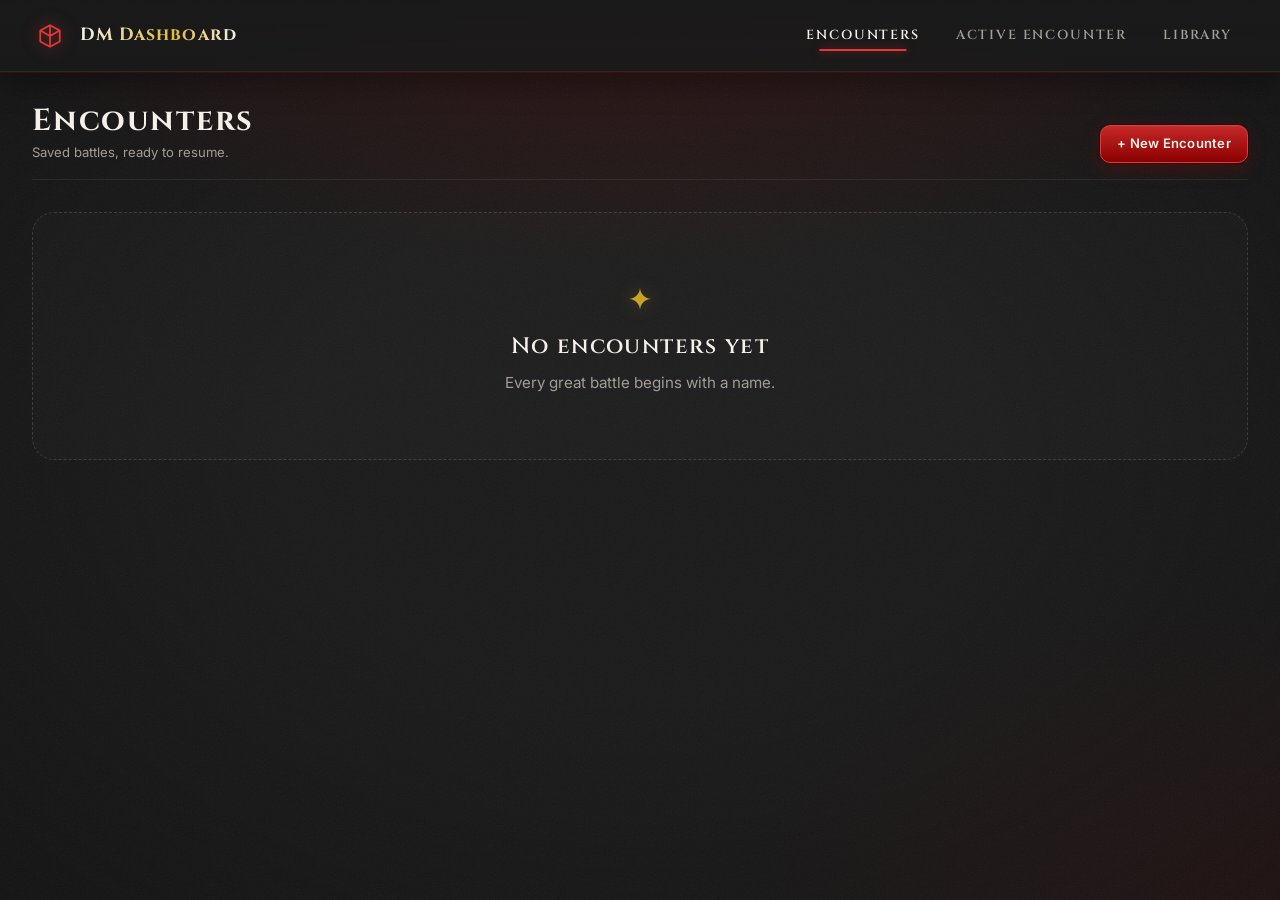
==== index.html @ 49447b7e "Baseline: DM Dashboard before 2014-rules upgrade Co-Authored-By: Claude Opus 5.5 <noreply@anthropic." ====
<!doctype html>
<html lang="en">
  <head>
    <meta charset="UTF-8" />
    <meta name="viewport" content="width=device-width, initial-scale=1.0" />
    <title>DM Dashboard</title>
    <link rel="preconnect" href="https://fonts.googleapis.com" />
    <link rel="preconnect" href="https://fonts.gstatic.com" crossorigin />
    <link
      href="https://fonts.googleapis.com/css2?family=Cinzel:wght@500;600;700;900&family=Inter:wght@400;500;600;700&display=swap"
      rel="stylesheet"
    />
    <link rel="stylesheet" href="variables.css" />
    <link rel="stylesheet" href="styles.css" />
  </head>
  <body>
    <div class="bg-vignette" aria-hidden="true"></div>

    <header class="topbar">
      <div class="brand">
        <span class="brand-sigil" aria-hidden="true">
          <svg
            viewBox="0 0 24 24"
            fill="none"
            stroke="currentColor"
            stroke-width="1.6"
            stroke-linejoin="round"
          >
            <path d="M12 2 21 7v10l-9 5-9-5V7z" />
            <path d="M12 2v20M3 7l9 5 9-5" />
          </svg>
        </span>
        <h1 class="brand-title">DM Dashboard</h1>
      </div>

      <nav class="tabs" aria-label="Views">
        <button class="tab" data-view="encounters" type="button">
          Encounters
        </button>
        <button class="tab" data-view="active" type="button">
          Active Encounter
        </button>
        <button class="tab" data-view="library" type="button">Library</button>
      </nav>
    </header>

    <main class="app">
      <!-- ============ ENCOUNTER LIST ============ -->
      <section class="view" id="view-encounters" data-view="encounters">
        <div class="view-head">
          <div>
            <h2 class="view-title">Encounters</h2>
            <p class="view-subtitle">Saved battles, ready to resume.</p>
          </div>
          <button class="btn btn-primary" id="btn-new-encounter" type="button">
            + New Encounter
          </button>
        </div>
        <div class="encounter-grid" id="encounter-list"></div>
      </section>

      <!-- ============ ACTIVE ENCOUNTER ============ -->
      <section class="view" id="view-active" data-view="active">
        <div id="active-empty" class="empty-state hidden">
          <div class="empty-ornament" aria-hidden="true">✦</div>
          <h2 class="empty-title">No encounter open</h2>
          <p>Open one from the Encounters tab, or forge a new battle.</p>
          <button
            class="btn btn-primary"
            id="btn-new-encounter-from-active"
            type="button"
          >
            + New Encounter
          </button>
        </div>

        <div id="active-content" class="hidden">
          <div class="tracker-bar">
            <div class="tracker-name">
              <span class="tracker-label">Encounter</span>
              <h2 class="tracker-title" id="active-name"></h2>
              <div class="clock" id="clock">
                <span class="clock-label">Clock</span>
                <span class="clock-time" id="clock-time">00:00</span>
                <button
                  class="icon-btn clock-btn"
                  id="btn-clock-toggle"
                  type="button"
                  title="Start clock"
                  aria-label="Start clock"
                ></button>
                <button
                  class="icon-btn clock-btn"
                  id="btn-clock-reset"
                  type="button"
                  title="Reset clock"
                  aria-label="Reset clock"
                >
                  <svg
                    viewBox="0 0 24 24"
                    width="14"
                    height="14"
                    fill="none"
                    stroke="currentColor"
                    stroke-width="2"
                    stroke-linecap="round"
                    stroke-linejoin="round"
                    aria-hidden="true"
                  >
                    <path d="M3 12a9 9 0 1 0 3-6.7L3 8" />
                    <path d="M3 3v5h5" />
                  </svg>
                </button>
              </div>
            </div>

            <div class="round-counter">
              <span class="round-label">Round</span>
              <span class="round-number" id="round-number">1</span>
            </div>

            <div class="tracker-controls">
              <button
                class="btn btn-ghost"
                id="btn-prev-turn"
                type="button"
                title="Previous turn"
              >
                <span class="chev" aria-hidden="true">‹</span> Prev
              </button>
              <button
                class="btn btn-primary btn-lg"
                id="btn-next-turn"
                type="button"
                title="Next turn"
              >
                Next Turn <span class="chev" aria-hidden="true">›</span>
              </button>
            </div>
          </div>

          <div class="turn-banner" id="turn-banner"></div>

          <div class="tracker-actions">
            <button class="btn btn-outline-light" id="btn-add-pc" type="button">
              + Add PC
            </button>
            <button
              class="btn btn-outline-red"
              id="btn-add-enemy"
              type="button"
            >
              + Add Enemy
            </button>
            <button
              class="btn btn-outline-gold"
              id="btn-add-lair"
              type="button"
            >
              + Lair Action
            </button>
            <span class="tracker-actions-spacer"></span>
            <span class="difficulty hidden" id="difficulty"></span>
            <span class="tracker-count" id="tracker-count"></span>
          </div>

          <div class="card-grid" id="combatant-cards"></div>
        </div>
      </section>

      <!-- ============ LIBRARY ============ -->
      <section class="view" id="view-library" data-view="library">
        <div class="view-head">
          <div>
            <h2 class="view-title">Library</h2>
            <p class="view-subtitle">
              Reusable stat blocks. Editing here never touches an open
              encounter.
            </p>
          </div>
        </div>

        <div class="library-columns">
          <div class="library-col">
            <div class="library-col-head">
              <h3 class="library-col-title library-col-title--pc">
                Player Characters
              </h3>
              <button
                class="btn btn-outline-light btn-sm"
                id="btn-new-pc"
                type="button"
              >
                + New PC
              </button>
            </div>
            <div class="library-list" id="library-pcs"></div>
          </div>
          <div class="library-col">
            <div class="library-col-head">
              <h3 class="library-col-title library-col-title--enemy">
                Enemies
              </h3>
              <button
                class="btn btn-outline-red btn-sm"
                id="btn-new-enemy"
                type="button"
              >
                + New Enemy
              </button>
            </div>
            <div class="library-list" id="library-enemies"></div>
          </div>
        </div>
      </section>
    </main>

    <!-- ============ CREATURE MODAL ============ -->
    <dialog class="modal" id="creature-modal">
      <form class="modal-form" id="creature-form" method="dialog" novalidate>
        <div class="modal-head">
          <h2 class="modal-title" id="creature-modal-title">New Creature</h2>
          <button
            class="icon-btn modal-close"
            type="button"
            data-close
            aria-label="Close"
          >
            ×
          </button>
        </div>

        <div class="modal-body">
          <div class="field-row">
            <label class="field field--grow">
              <span class="field-label">Name</span>
              <input
                type="text"
                name="name"
                required
                autocomplete="off"
                placeholder="e.g. Goblin Boss"
              />
            </label>
            <label class="field" data-for="enemy">
              <span class="field-label">CR</span>
              <select name="cr"></select>
            </label>
            <label class="field" data-for="pc">
              <span class="field-label">Level</span>
              <input type="number" name="level" min="1" max="20" value="1" />
            </label>
          </div>

          <div class="field-row" data-for="pc">
            <label class="field">
              <span class="field-label">Class</span>
              <select name="cls"></select>
            </label>
            <label class="field">
              <span class="field-label">Race</span>
              <input
                type="text"
                name="race"
                autocomplete="off"
                placeholder="e.g. Half-Elf"
              />
            </label>
          </div>

          <div class="field-row">
            <label class="field">
              <span class="field-label">HP</span>
              <input type="number" name="hpMax" min="0" value="10" />
            </label>
            <label class="field">
              <span class="field-label">AC</span>
              <input type="number" name="ac" min="0" value="10" />
            </label>
            <label class="field" data-for="pc">
              <span class="field-label">Init Bonus</span>
              <input
                type="number"
                name="initBonus"
                title="Leave blank to use the DEX modifier"
              />
            </label>
            <label class="field">
              <span class="field-label">Speed</span>
              <input
                type="text"
                name="speed"
                autocomplete="off"
                placeholder="30 ft."
              />
            </label>
            <label class="field" id="creature-initiative-field">
              <span class="field-label">Initiative</span>
              <input type="number" name="initiative" value="0" />
            </label>
          </div>

          <fieldset class="stats-fieldset">
            <legend class="field-label">Ability Scores</legend>
            <div class="stats-inputs">
              <label class="stat-input"
                ><span>STR</span
                ><input
                  type="number"
                  name="str"
                  min="1"
                  max="30"
                  value="10"
                /><span class="stat-input-mod" data-mod-for="str"
                  >+0</span
                ></label
              >
              <label class="stat-input"
                ><span>DEX</span
                ><input
                  type="number"
                  name="dex"
                  min="1"
                  max="30"
                  value="10"
                /><span class="stat-input-mod" data-mod-for="dex"
                  >+0</span
                ></label
              >
              <label class="stat-input"
                ><span>CON</span
                ><input
                  type="number"
                  name="con"
                  min="1"
                  max="30"
                  value="10"
                /><span class="stat-input-mod" data-mod-for="con"
                  >+0</span
                ></label
              >
              <label class="stat-input"
                ><span>INT</span
                ><input
                  type="number"
                  name="int"
                  min="1"
                  max="30"
                  value="10"
                /><span class="stat-input-mod" data-mod-for="int"
                  >+0</span
                ></label
              >
              <label class="stat-input"
                ><span>WIS</span
                ><input
                  type="number"
                  name="wis"
                  min="1"
                  max="30"
                  value="10"
                /><span class="stat-input-mod" data-mod-for="wis"
                  >+0</span
                ></label
              >
              <label class="stat-input"
                ><span>CHA</span
                ><input
                  type="number"
                  name="cha"
                  min="1"
                  max="30"
                  value="10"
                /><span class="stat-input-mod" data-mod-for="cha"
                  >+0</span
                ></label
              >
            </div>
          </fieldset>

          <details class="spell-details" id="skills-details" data-for="enemy">
            <summary class="spell-summary">
              <span class="field-label">Skill Proficiencies</span>
              <span class="spell-summary-hint" id="skills-prof-hint"></span>
            </summary>
            <div class="skill-grid" id="skill-grid"></div>
          </details>

          <details class="spell-details" id="attacks-details" data-for="enemy">
            <summary class="spell-summary">
              <span class="field-label">Attacks</span>
              <span class="spell-summary-hint"
                >to hit and damage bonus fill in from the ability and CR</span
              >
            </summary>
            <div class="spell-rows" id="attack-rows"></div>
            <button
              class="btn btn-ghost btn-sm"
              type="button"
              id="btn-add-attack"
            >
              + Add Attack
            </button>
            <datalist id="damage-types"></datalist>
          </details>

          <details class="spell-details" id="recharge-details" data-for="enemy">
            <summary class="spell-summary">
              <span class="field-label">Recharge Abilities</span>
              <span class="spell-summary-hint"
                >rolled automatically each turn</span
              >
            </summary>
            <div class="spell-rows" id="recharge-rows"></div>
            <button
              class="btn btn-ghost btn-sm"
              type="button"
              id="btn-add-recharge"
            >
              + Add Ability
            </button>
          </details>

          <details class="spell-details" id="spell-details">
            <summary class="spell-summary">
              <span class="field-label">Spell Slots</span>
              <span class="spell-summary-hint">optional</span>
            </summary>
            <div class="spell-rows" id="spell-rows"></div>
            <button
              class="btn btn-ghost btn-sm"
              type="button"
              id="btn-add-spell-level"
            >
              + Add Spell Level
            </button>
          </details>

          <label class="checkbox-field" id="save-to-library-field">
            <input type="checkbox" name="saveToLibrary" />
            <span>Also save to the Library</span>
          </label>
        </div>

        <div class="modal-foot">
          <button class="btn btn-ghost" type="button" data-close>Cancel</button>
          <button class="btn btn-primary" type="submit" id="creature-submit">
            Save
          </button>
        </div>
      </form>
    </dialog>

    <!-- ============ COMBATANT DETAIL ============ -->
    <dialog class="modal modal-lg" id="detail-modal">
      <div class="modal-form">
        <div class="modal-head">
          <div>
            <h2 class="modal-title" id="detail-title">Combatant</h2>
            <span class="detail-subtitle" id="detail-subtitle"></span>
          </div>
          <button
            class="icon-btn modal-close"
            type="button"
            data-close
            aria-label="Close"
          >
            ×
          </button>
        </div>
        <div class="modal-body detail-body" id="detail-body"></div>
        <div class="modal-foot modal-foot--split">
          <button class="btn btn-ghost" type="button" id="detail-edit">
            Edit Stat Block
          </button>
          <button class="btn btn-primary" type="button" data-close>Done</button>
        </div>
      </div>
    </dialog>

    <!-- ============ ADD-TO-ENCOUNTER PICKER ============ -->
    <dialog class="modal modal-sm" id="picker-modal">
      <form class="modal-form" id="picker-form" method="dialog" novalidate>
        <div class="modal-head">
          <h2 class="modal-title" id="picker-title">Add Combatant</h2>
          <button
            class="icon-btn modal-close"
            type="button"
            data-close
            aria-label="Close"
          >
            ×
          </button>
        </div>
        <div class="modal-body">
          <label class="field field-wide">
            <span class="field-label">From the library</span>
            <select name="templateId" id="picker-select"></select>
          </label>
          <div class="field-row">
            <label class="field">
              <span class="field-label" id="picker-init-label">Initiative</span>
              <input type="number" name="initiative" value="0" />
            </label>
            <label class="field">
              <span class="field-label">How many</span>
              <input type="number" name="count" min="1" max="20" value="1" />
            </label>
          </div>
          <p class="picker-empty hidden" id="picker-empty">
            The library has nothing of this kind yet.
          </p>
        </div>
        <div class="modal-foot modal-foot--split">
          <button class="btn btn-ghost" type="button" id="picker-create-new">
            Create New…
          </button>
          <div>
            <button class="btn btn-ghost" type="button" data-close>
              Cancel
            </button>
            <button class="btn btn-primary" type="submit" id="picker-submit">
              Add to Encounter
            </button>
          </div>
        </div>
      </form>
    </dialog>

    <!-- ============ TEXT PROMPT DIALOG ============ -->
    <dialog class="modal modal-sm" id="prompt-modal">
      <form class="modal-form" id="prompt-form" method="dialog" novalidate>
        <div class="modal-head">
          <h2 class="modal-title" id="prompt-title">Name</h2>
          <button
            class="icon-btn modal-close"
            type="button"
            data-close
            aria-label="Close"
          >
            ×
          </button>
        </div>
        <div class="modal-body">
          <label class="field field-wide">
            <span class="field-label" id="prompt-label">Name</span>
            <input
              type="text"
              name="value"
              id="prompt-input"
              autocomplete="off"
              required
            />
          </label>
        </div>
        <div class="modal-foot">
          <button class="btn btn-ghost" type="button" data-close>Cancel</button>
          <button class="btn btn-primary" type="submit" id="prompt-submit">
            OK
          </button>
        </div>
      </form>
    </dialog>

    <!-- ============ CONFIRM DIALOG ============ -->
    <dialog class="modal modal-sm modal-danger" id="confirm-modal">
      <form class="modal-form" id="confirm-form" method="dialog" novalidate>
        <div class="modal-head">
          <h2 class="modal-title" id="confirm-title">Are you sure?</h2>
          <button
            class="icon-btn modal-close"
            type="button"
            data-close
            aria-label="Close"
          >
            ×
          </button>
        </div>
        <div class="modal-body">
          <p class="confirm-text" id="confirm-text"></p>
        </div>
        <div class="modal-foot">
          <button class="btn btn-ghost" type="button" data-close>Cancel</button>
          <button class="btn btn-danger" type="submit" id="confirm-submit">
            Delete
          </button>
        </div>
      </form>
    </dialog>

    <div class="toast-stack" id="toast-stack" aria-live="polite"></div>

    <script src="main.js" defer></script>
  </body>
</html>
---- variables.css ----
/* ==========================================================================
   DM Dashboard — Design Tokens
   Every color, spacing unit, radius, font size and shadow lives here.
   styles.css consumes these; it never hard-codes a value.
   ========================================================================== */

:root {
  /* ---------- Surfaces ---------- */
  --bg-0: #0f0f10; /* page floor, behind the vignette */
  --bg-1: #1a1a1a; /* app background */
  --bg-2: #222222; /* cards, panels */
  --bg-3: #2a2a2a; /* raised elements, inputs */
  --bg-4: #333333; /* hover on raised elements */

  /* ---------- Accent: blood red ---------- */
  --red-900: #4a0000;
  --red-800: #6b0000;
  --red-700: #8b0000;
  --red-600: #a51414;
  --red-500: #b71c1c;
  --red-400: #c62828;
  --red-300: #e53935;
  --red-200: #ef5350;
  --red-glow: rgba(229, 57, 53, 0.55);
  --red-glow-soft: rgba(229, 57, 53, 0.22);

  /* ---------- Secondary accents ---------- */
  --gold-500: #c9a227; /* ornaments, headings */
  --gold-400: #e0b93a;
  --gold-glow: rgba(224, 185, 58, 0.35);
  --green-500: #43a047; /* healing, healthy HP */
  --amber-500: #ffb300; /* wounded HP */
  --green-300: #a5d6a7; /* positive modifiers, success pips */
  --amber-300: #ffd54f; /* conditions */
  --amber-glow-soft: rgba(255, 179, 0, 0.14);
  --blue-300: #90caf9; /* PC turn highlight */
  --blue-400: #64b5f6; /* spell slots */
  --blue-500: #1e88e5;
  --blue-glow: rgba(100, 181, 246, 0.35);
  --blue-glow-strong: rgba(100, 181, 246, 0.55);
  --blue-glow-soft: rgba(100, 181, 246, 0.2);
  --blue-tint: #1d2733; /* current-turn PC card background */
  --cyan-400: #4dd0e1; /* temporary HP */
  --cyan-glow: rgba(77, 208, 225, 0.45);
  --purple-300: #ce93d8; /* concentration */
  --purple-glow-soft: rgba(206, 147, 216, 0.16);

  /* ---------- Text ---------- */
  --text-0: #f5f1ea; /* primary, warm off-white */
  --text-1: #d6d0c6; /* secondary */
  --text-2: #a39d93; /* muted */
  --text-3: #6f6a62; /* disabled / hints */

  /* ---------- Borders ---------- */
  --border-subtle: rgba(255, 255, 255, 0.07);
  --border-mid: rgba(255, 255, 255, 0.14);
  --border-light: rgba(245, 241, 234, 0.55);
  --border-red: var(--red-500);

  /* ---------- Typography ---------- */
  --font-display: "Cinzel", "Georgia", serif;
  --font-body: "Inter", system-ui, -apple-system, "Segoe UI", sans-serif;
  --font-mono: "SF Mono", "Menlo", "Consolas", monospace;

  --fs-xs: 0.72rem;
  --fs-sm: 0.82rem;
  --fs-md: 0.95rem;
  --fs-lg: 1.1rem;
  --fs-xl: 1.4rem;
  --fs-2xl: 1.9rem;
  --fs-3xl: 2.6rem;
  --fs-hero: 4.2rem;

  --lh-tight: 1.15;
  --lh-normal: 1.5;

  --tracking-caps: 0.14em;
  --tracking-display: 0.06em;

  /* ---------- Spacing ---------- */
  --sp-1: 0.25rem;
  --sp-2: 0.5rem;
  --sp-3: 0.75rem;
  --sp-4: 1rem;
  --sp-5: 1.5rem;
  --sp-6: 2rem;
  --sp-7: 3rem;
  --sp-8: 4rem;

  /* ---------- Radius ---------- */
  --r-sm: 6px;
  --r-md: 10px;
  --r-lg: 16px;
  --r-xl: 22px;
  --r-pill: 999px;

  /* ---------- Shadows ---------- */
  --shadow-card: 0 10px 30px rgba(0, 0, 0, 0.45), 0 2px 6px rgba(0, 0, 0, 0.35);
  --shadow-raised: 0 18px 50px rgba(0, 0, 0, 0.6);
  --shadow-inset: inset 0 1px 0 rgba(255, 255, 255, 0.04);
  --shadow-turn:
    0 0 0 1px var(--red-300), 0 0 24px var(--red-glow),
    0 0 60px var(--red-glow-soft);
  --shadow-turn-pc:
    0 0 0 1px var(--blue-300), 0 0 24px var(--blue-glow-strong),
    0 0 60px var(--blue-glow-soft);

  /* ---------- Motion ---------- */
  --ease-out: cubic-bezier(0.22, 1, 0.36, 1);
  --ease-in-out: cubic-bezier(0.65, 0, 0.35, 1);
  --dur-fast: 120ms;
  --dur-med: 220ms;
  --dur-slow: 420ms;

  /* ---------- Layout ---------- */
  --app-max: 1480px;
  --topbar-h: 72px;
  --card-min: 300px;
}
---- styles.css ----
/* ==========================================================================
   DM Dashboard — Styles
   Consumes tokens from variables.css. Desktop-only by design.
   ========================================================================== */

/* ---------- Reset & base ---------- */
*,
*::before,
*::after {
  box-sizing: border-box;
}

html {
  color-scheme: dark;
}

body {
  margin: 0;
  min-height: 100vh;
  background: var(--bg-1);
  color: var(--text-0);
  font-family: var(--font-body);
  font-size: var(--fs-md);
  line-height: var(--lh-normal);
  -webkit-font-smoothing: antialiased;
  overflow-x: hidden;
}

h1,
h2,
h3 {
  margin: 0;
  font-weight: 600;
  line-height: var(--lh-tight);
}
p {
  margin: 0;
}
button {
  font: inherit;
  color: inherit;
  cursor: pointer;
}
input,
select {
  font: inherit;
  color: inherit;
}
.hidden {
  display: none !important;
}

/* Number inputs: kill the spinners, they wreck the compact cards */
input[type="number"] {
  -moz-appearance: textfield;
  appearance: textfield;
}
input[type="number"]::-webkit-outer-spin-button,
input[type="number"]::-webkit-inner-spin-button {
  -webkit-appearance: none;
  margin: 0;
}

::selection {
  background: var(--red-500);
  color: var(--text-0);
}

/* ---------- Atmosphere ---------- */
.bg-vignette {
  position: fixed;
  inset: 0;
  z-index: 0;
  pointer-events: none;
  background:
    radial-gradient(
      1200px 600px at 50% -10%,
      rgba(139, 0, 0, 0.28),
      transparent 60%
    ),
    radial-gradient(
      900px 500px at 100% 100%,
      rgba(139, 0, 0, 0.1),
      transparent 60%
    ),
    radial-gradient(ellipse at center, transparent 40%, var(--bg-0) 130%);
}

.bg-vignette::after {
  /* faint grain so large dark surfaces don't band */
  content: "";
  position: absolute;
  inset: 0;
  opacity: 0.06;
  background-image: url("data:image/svg+xml,%3Csvg xmlns='http://www.w3.org/2000/svg' width='160' height='160'%3E%3Cfilter id='n'%3E%3CfeTurbulence type='fractalNoise' baseFrequency='0.9' numOctaves='2' stitchTiles='stitch'/%3E%3C/filter%3E%3Crect width='100%25' height='100%25' filter='url(%23n)'/%3E%3C/svg%3E");
}

/* ---------- Top bar ---------- */
.topbar {
  position: sticky;
  top: 0;
  z-index: 20;
  height: var(--topbar-h);
  display: flex;
  align-items: center;
  justify-content: space-between;
  gap: var(--sp-6);
  padding: 0 var(--sp-6);
  background: linear-gradient(
    180deg,
    rgba(26, 26, 26, 0.96),
    rgba(26, 26, 26, 0.88)
  );
  backdrop-filter: blur(12px);
  border-bottom: 1px solid var(--border-subtle);
  box-shadow:
    0 1px 0 rgba(139, 0, 0, 0.35),
    0 10px 30px rgba(0, 0, 0, 0.35);
}

.brand {
  display: flex;
  align-items: center;
  gap: var(--sp-3);
}

.brand-sigil {
  width: 36px;
  height: 36px;
  display: grid;
  place-items: center;
  color: var(--red-300);
  filter: drop-shadow(0 0 8px var(--red-glow));
}
.brand-sigil svg {
  width: 26px;
  height: 26px;
}

.brand-title {
  font-family: var(--font-display);
  font-weight: 700;
  font-size: var(--fs-lg);
  letter-spacing: var(--tracking-display);
  background: linear-gradient(
    90deg,
    var(--text-0),
    var(--gold-400) 60%,
    var(--text-0)
  );
  -webkit-background-clip: text;
  background-clip: text;
  color: transparent;
}

/* Tabs */
.tabs {
  display: flex;
  gap: var(--sp-1);
}

.tab {
  position: relative;
  padding: var(--sp-2) var(--sp-4);
  background: transparent;
  border: none;
  border-radius: var(--r-md);
  color: var(--text-2);
  font-family: var(--font-display);
  font-size: var(--fs-sm);
  font-weight: 600;
  letter-spacing: var(--tracking-caps);
  text-transform: uppercase;
  transition:
    color var(--dur-fast),
    background var(--dur-fast);
}
.tab:hover {
  color: var(--text-0);
  background: var(--bg-3);
}
.tab::after {
  content: "";
  position: absolute;
  left: 50%;
  bottom: 2px;
  width: 0;
  height: 2px;
  background: var(--red-300);
  box-shadow: 0 0 10px var(--red-glow);
  transform: translateX(-50%);
  transition: width var(--dur-med) var(--ease-out);
}
.tab.is-active {
  color: var(--text-0);
}
.tab.is-active::after {
  width: 60%;
}

/* ---------- App layout ---------- */
.app {
  position: relative;
  z-index: 1;
  max-width: var(--app-max);
  margin: 0 auto;
  padding: var(--sp-6) var(--sp-6) var(--sp-8);
}

.view {
  display: none;
  animation: viewIn var(--dur-slow) var(--ease-out);
}
.view.is-active {
  display: block;
}

@keyframes viewIn {
  from {
    opacity: 0;
    transform: translateY(8px);
  }
  to {
    opacity: 1;
    transform: none;
  }
}

.view-head {
  display: flex;
  align-items: flex-end;
  justify-content: space-between;
  gap: var(--sp-5);
  margin-bottom: var(--sp-6);
  padding-bottom: var(--sp-4);
  border-bottom: 1px solid var(--border-subtle);
}

.view-title {
  font-family: var(--font-display);
  font-size: var(--fs-2xl);
  font-weight: 700;
  letter-spacing: var(--tracking-display);
}
.view-subtitle {
  color: var(--text-2);
  font-size: var(--fs-sm);
  margin-top: var(--sp-1);
}

/* ---------- Buttons ---------- */
.btn {
  display: inline-flex;
  align-items: center;
  justify-content: center;
  gap: var(--sp-2);
  padding: var(--sp-2) var(--sp-4);
  border-radius: var(--r-md);
  border: 1px solid transparent;
  background: var(--bg-3);
  color: var(--text-0);
  font-weight: 600;
  font-size: var(--fs-sm);
  letter-spacing: 0.02em;
  white-space: nowrap;
  box-shadow: var(--shadow-inset);
  transition:
    background var(--dur-fast),
    border-color var(--dur-fast),
    transform var(--dur-fast),
    box-shadow var(--dur-med);
}
.btn:hover {
  background: var(--bg-4);
  transform: translateY(-1px);
}
.btn:active {
  transform: translateY(0);
}
.btn:focus-visible {
  outline: 2px solid var(--red-300);
  outline-offset: 2px;
}
.btn:disabled {
  opacity: 0.45;
  cursor: not-allowed;
  transform: none;
}

.btn-sm {
  padding: var(--sp-1) var(--sp-3);
  font-size: var(--fs-xs);
}
.btn-lg {
  padding: var(--sp-3) var(--sp-5);
  font-size: var(--fs-md);
}

.btn-primary {
  background: linear-gradient(180deg, var(--red-400), var(--red-700));
  border-color: var(--red-300);
  box-shadow:
    0 0 0 1px rgba(0, 0, 0, 0.3),
    0 6px 18px rgba(139, 0, 0, 0.35),
    var(--shadow-inset);
}
.btn-primary:hover {
  background: linear-gradient(180deg, var(--red-300), var(--red-600));
  box-shadow:
    0 0 0 1px rgba(0, 0, 0, 0.3),
    0 8px 26px var(--red-glow);
}

.btn-danger {
  background: var(--red-800);
  border-color: var(--red-500);
}
.btn-danger:hover {
  background: var(--red-600);
}

.btn-ghost {
  background: transparent;
  border-color: var(--border-mid);
  color: var(--text-1);
}
.btn-ghost:hover {
  background: var(--bg-3);
  color: var(--text-0);
}

.btn-outline-red {
  background: transparent;
  border-color: var(--red-500);
  color: var(--red-200);
}
.btn-outline-red:hover {
  background: rgba(183, 28, 28, 0.15);
  box-shadow: 0 0 16px var(--red-glow-soft);
}

.btn-outline-light {
  background: transparent;
  border-color: var(--border-light);
  color: var(--text-0);
}
.btn-outline-light:hover {
  background: rgba(255, 255, 255, 0.06);
}

.chev {
  font-size: 1.3em;
  line-height: 0;
}

.icon-btn {
  width: 30px;
  height: 30px;
  display: grid;
  place-items: center;
  border: 1px solid transparent;
  border-radius: var(--r-sm);
  background: transparent;
  color: var(--text-2);
  font-size: var(--fs-lg);
  line-height: 1;
  transition:
    background var(--dur-fast),
    color var(--dur-fast),
    border-color var(--dur-fast);
}
.icon-btn:hover {
  background: var(--bg-3);
  color: var(--text-0);
}
.icon-btn.icon-btn--danger:hover {
  background: var(--red-900);
  color: var(--red-200);
  border-color: var(--red-700);
}

/* ---------- Encounter list ---------- */
.encounter-grid {
  display: grid;
  grid-template-columns: repeat(auto-fill, minmax(320px, 1fr));
  gap: var(--sp-4);
}

.encounter-card {
  position: relative;
  padding: var(--sp-5);
  border-radius: var(--r-lg);
  border: 1px solid var(--border-mid);
  background: linear-gradient(160deg, var(--bg-3), var(--bg-2) 70%);
  box-shadow: var(--shadow-card);
  overflow: hidden;
  transition:
    border-color var(--dur-med),
    transform var(--dur-med) var(--ease-out),
    box-shadow var(--dur-med);
}
.encounter-card::before {
  content: "";
  position: absolute;
  left: 0;
  top: 0;
  bottom: 0;
  width: 4px;
  background: linear-gradient(180deg, var(--red-300), var(--red-800));
  opacity: 0.7;
  transition: opacity var(--dur-med);
}
.encounter-card:hover {
  border-color: var(--red-500);
  transform: translateY(-2px);
  box-shadow: var(--shadow-raised);
}
.encounter-card:hover::before {
  opacity: 1;
}
.encounter-card.is-open {
  border-color: var(--red-400);
  box-shadow:
    0 0 0 1px var(--red-500),
    var(--shadow-card);
}

.encounter-card-title {
  font-family: var(--font-display);
  font-size: var(--fs-xl);
  font-weight: 600;
  letter-spacing: 0.02em;
  margin-bottom: var(--sp-2);
  padding-right: var(--sp-6);
}

.encounter-meta {
  display: flex;
  gap: var(--sp-4);
  color: var(--text-2);
  font-size: var(--fs-sm);
  margin-bottom: var(--sp-5);
}
.encounter-meta strong {
  color: var(--text-1);
  font-weight: 600;
}

.encounter-actions {
  display: flex;
  gap: var(--sp-2);
  align-items: center;
}
.encounter-actions .spacer {
  flex: 1;
}

.badge-open {
  position: absolute;
  top: var(--sp-4);
  right: var(--sp-4);
  padding: 2px var(--sp-2);
  border-radius: var(--r-pill);
  background: var(--red-700);
  color: var(--text-0);
  font-size: var(--fs-xs);
  font-weight: 700;
  letter-spacing: var(--tracking-caps);
  text-transform: uppercase;
  box-shadow: 0 0 12px var(--red-glow-soft);
}

/* ---------- Empty states ---------- */
.empty-state {
  display: flex;
  flex-direction: column;
  align-items: center;
  gap: var(--sp-3);
  padding: var(--sp-8) var(--sp-6);
  text-align: center;
  color: var(--text-2);
  border: 1px dashed var(--border-mid);
  border-radius: var(--r-xl);
  background: rgba(255, 255, 255, 0.015);
}
.empty-state .btn {
  margin-top: var(--sp-3);
}
.empty-ornament {
  color: var(--gold-500);
  font-size: var(--fs-2xl);
  text-shadow: 0 0 18px var(--gold-glow);
}
.empty-title {
  font-family: var(--font-display);
  font-size: var(--fs-xl);
  color: var(--text-0);
  letter-spacing: var(--tracking-display);
}
.empty-inline {
  padding: var(--sp-5);
  color: var(--text-3);
  font-size: var(--fs-sm);
  text-align: center;
  border: 1px dashed var(--border-subtle);
  border-radius: var(--r-md);
}

/* ---------- Tracker bar ---------- */
.tracker-bar {
  display: grid;
  grid-template-columns: 1fr auto 1fr;
  align-items: center;
  gap: var(--sp-5);
  padding: var(--sp-4) var(--sp-5);
  border-radius: var(--r-lg);
  border: 1px solid var(--border-mid);
  background:
    radial-gradient(
      600px 200px at 50% 0%,
      rgba(139, 0, 0, 0.25),
      transparent 70%
    ),
    linear-gradient(180deg, var(--bg-3), var(--bg-2));
  box-shadow: var(--shadow-card);
}

.tracker-label,
.round-label {
  display: block;
  color: var(--text-2);
  font-size: var(--fs-xs);
  font-weight: 600;
  letter-spacing: var(--tracking-caps);
  text-transform: uppercase;
}
.tracker-title {
  font-family: var(--font-display);
  font-size: var(--fs-xl);
  font-weight: 700;
  letter-spacing: var(--tracking-display);
  margin-top: 2px;
}

.round-counter {
  text-align: center;
}
.round-number {
  display: block;
  font-family: var(--font-display);
  font-size: var(--fs-hero);
  font-weight: 900;
  line-height: 1;
  background: linear-gradient(180deg, var(--text-0) 30%, var(--red-200));
  -webkit-background-clip: text;
  background-clip: text;
  color: transparent;
  text-shadow: none;
  filter: drop-shadow(0 0 14px var(--red-glow-soft));
}
.round-number.bump {
  animation: roundBump var(--dur-slow) var(--ease-out);
}
@keyframes roundBump {
  0% {
    transform: scale(1);
    filter: drop-shadow(0 0 14px var(--red-glow-soft));
  }
  40% {
    transform: scale(1.18);
    filter: drop-shadow(0 0 30px var(--red-glow));
  }
  100% {
    transform: scale(1);
    filter: drop-shadow(0 0 14px var(--red-glow-soft));
  }
}

.tracker-controls {
  display: flex;
  justify-content: flex-end;
  gap: var(--sp-2);
}

/* Turn banner */
.turn-banner {
  margin-top: var(--sp-4);
  padding: var(--sp-2) var(--sp-4);
  display: flex;
  align-items: center;
  gap: var(--sp-3);
  border-radius: var(--r-md);
  border-left: 3px solid var(--red-300);
  background: linear-gradient(90deg, rgba(198, 40, 40, 0.16), transparent 70%);
  color: var(--text-1);
  font-size: var(--fs-sm);
  min-height: 40px;
}
.turn-banner:empty {
  display: none;
}
.turn-banner.is-pc {
  border-left-color: var(--blue-300);
  background: linear-gradient(90deg, var(--blue-glow-soft), transparent 70%);
}
.turn-banner strong {
  font-family: var(--font-display);
  font-size: var(--fs-md);
  color: var(--text-0);
  letter-spacing: 0.03em;
}
.turn-banner .turn-tag {
  margin-left: auto;
  color: var(--text-2);
  font-size: var(--fs-xs);
  letter-spacing: var(--tracking-caps);
  text-transform: uppercase;
}

.tracker-actions {
  display: flex;
  align-items: center;
  gap: var(--sp-2);
  margin: var(--sp-5) 0 var(--sp-4);
}
.tracker-actions-spacer {
  flex: 1;
}
.tracker-count {
  color: var(--text-3);
  font-size: var(--fs-sm);
}

/* ---------- Combatant cards ---------- */
.card-grid {
  display: grid;
  grid-template-columns: repeat(auto-fill, minmax(var(--card-min), 1fr));
  gap: var(--sp-4);
  align-items: start;
}

.card {
  position: relative;
  display: flex;
  flex-direction: column;
  gap: var(--sp-3);
  padding: var(--sp-4);
  border-radius: var(--r-lg);
  border: 1px solid var(--border-red);
  background: linear-gradient(170deg, var(--bg-3) 0%, var(--bg-2) 60%);
  box-shadow: var(--shadow-card), var(--shadow-inset);
  transition:
    box-shadow var(--dur-slow) var(--ease-out),
    border-color var(--dur-med),
    transform var(--dur-slow) var(--ease-out),
    opacity var(--dur-med);
  animation: cardIn var(--dur-slow) var(--ease-out) both;
  cursor: pointer;
}
@keyframes cardIn {
  from {
    opacity: 0;
    transform: translateY(10px) scale(0.985);
  }
  to {
    opacity: 1;
    transform: none;
  }
}

.card--pc {
  border-color: var(--border-light);
}
.card--enemy {
  border-color: var(--border-red);
}

.card.is-current {
  border-color: var(--red-200);
  box-shadow: var(--shadow-turn), var(--shadow-card);
  transform: translateY(-3px);
  background: linear-gradient(170deg, #302020 0%, var(--bg-2) 70%);
  animation:
    cardIn var(--dur-slow) var(--ease-out) both,
    turnPulse 2.4s var(--ease-in-out) infinite;
}
.card--pc.is-current {
  border-color: var(--blue-300);
  box-shadow: var(--shadow-turn-pc), var(--shadow-card);
  background: linear-gradient(170deg, var(--blue-tint) 0%, var(--bg-2) 70%);
  animation:
    cardIn var(--dur-slow) var(--ease-out) both,
    turnPulsePc 2.4s var(--ease-in-out) infinite;
}
@keyframes turnPulsePc {
  0%,
  100% {
    box-shadow: var(--shadow-turn-pc), var(--shadow-card);
  }
  50% {
    box-shadow:
      0 0 0 1px var(--blue-300),
      0 0 34px var(--blue-glow-strong),
      0 0 80px var(--blue-glow-soft),
      var(--shadow-card);
  }
}
@keyframes turnPulse {
  0%,
  100% {
    box-shadow: var(--shadow-turn), var(--shadow-card);
  }
  50% {
    box-shadow:
      0 0 0 1px var(--red-200),
      0 0 34px var(--red-glow),
      0 0 80px var(--red-glow-soft),
      var(--shadow-card);
  }
}

.card.is-down {
  opacity: 0.55;
  filter: saturate(0.5);
}
.card.is-down.is-current {
  opacity: 0.75;
}

/* Card header */
.card-head {
  display: flex;
  align-items: flex-start;
  gap: var(--sp-3);
}

.card-initiative {
  flex-shrink: 0;
  width: 54px;
  height: 54px;
  display: flex;
  flex-direction: column;
  align-items: center;
  justify-content: center;
  border-radius: var(--r-md);
  border: 1px solid var(--border-mid);
  background: var(--bg-1);
  box-shadow: inset 0 2px 6px rgba(0, 0, 0, 0.5);
}
.card-initiative-label {
  font-size: 0.55rem;
  font-weight: 700;
  letter-spacing: var(--tracking-caps);
  text-transform: uppercase;
  color: var(--text-3);
}
.card-initiative input {
  width: 100%;
  border: none;
  background: transparent;
  text-align: center;
  font-family: var(--font-display);
  font-size: var(--fs-xl);
  font-weight: 700;
  color: var(--text-0);
  padding: 0;
  outline: none;
}
.card.is-current .card-initiative {
  border-color: var(--red-400);
  box-shadow:
    inset 0 2px 6px rgba(0, 0, 0, 0.5),
    0 0 12px var(--red-glow-soft);
}
.card--pc.is-current .card-initiative {
  border-color: var(--blue-400);
  box-shadow:
    inset 0 2px 6px rgba(0, 0, 0, 0.5),
    0 0 12px var(--blue-glow-soft);
}
.card--pc.is-current .ac-shield {
  filter: drop-shadow(0 0 6px var(--blue-glow-soft));
}

.card-title-wrap {
  flex: 1;
  min-width: 0;
}
.card-name {
  font-family: var(--font-display);
  font-size: var(--fs-lg);
  font-weight: 700;
  letter-spacing: 0.02em;
  line-height: 1.2;
  overflow: hidden;
  display: -webkit-box;
  -webkit-line-clamp: 2;
  -webkit-box-orient: vertical;
  overflow-wrap: anywhere;
}
.card-type {
  display: inline-block;
  margin-top: 3px;
  font-size: var(--fs-xs);
  font-weight: 700;
  letter-spacing: var(--tracking-caps);
  text-transform: uppercase;
}
.card--pc .card-type {
  color: var(--text-1);
}
.card--enemy .card-type {
  color: var(--red-200);
}
.card-down-tag {
  margin-left: var(--sp-2);
  padding: 1px var(--sp-2);
  border-radius: var(--r-pill);
  background: var(--red-900);
  color: var(--red-200);
  font-size: 0.6rem;
  letter-spacing: var(--tracking-caps);
  text-transform: uppercase;
  vertical-align: middle;
}

.card-tools {
  display: flex;
  gap: 2px;
  flex-shrink: 0;
}

/* HP block */
.hp-block {
  padding: var(--sp-3);
  border-radius: var(--r-md);
  background: var(--bg-1);
  border: 1px solid var(--border-subtle);
}
.hp-top {
  display: flex;
  align-items: baseline;
  gap: var(--sp-2);
}
.hp-label {
  font-size: var(--fs-xs);
  font-weight: 700;
  letter-spacing: var(--tracking-caps);
  text-transform: uppercase;
  color: var(--text-2);
}
.hp-values {
  display: flex;
  align-items: baseline;
  gap: var(--sp-1);
  margin-left: auto;
}
.hp-values input {
  width: 3.4ch;
  border: none;
  border-bottom: 1px solid transparent;
  background: transparent;
  text-align: right;
  font-family: var(--font-display);
  font-weight: 700;
  color: var(--text-0);
  padding: 0;
  outline: none;
  transition: border-color var(--dur-fast);
}
.hp-values input:hover,
.hp-values input:focus {
  border-bottom-color: var(--red-300);
}
.hp-values .hp-cur {
  font-size: var(--fs-xl);
}
.hp-values .hp-sep {
  color: var(--text-3);
  font-family: var(--font-display);
}
.hp-values .hp-max {
  font-size: var(--fs-md);
  color: var(--text-1);
  text-align: left;
}

.hp-bar {
  position: relative;
  display: flex;
  height: 8px;
  margin: var(--sp-2) 0 var(--sp-3);
  border-radius: var(--r-pill);
  background: var(--bg-3);
  overflow: hidden;
  box-shadow: inset 0 1px 3px rgba(0, 0, 0, 0.6);
}
.hp-bar-fill {
  height: 100%;
  border-radius: inherit;
  background: linear-gradient(90deg, var(--green-500), #7cb342);
  box-shadow: 0 0 10px rgba(67, 160, 71, 0.5);
  transition:
    width var(--dur-slow) var(--ease-out),
    background var(--dur-med);
}
.hp-bar-fill.is-wounded {
  background: linear-gradient(90deg, var(--amber-500), #ffca28);
  box-shadow: 0 0 10px rgba(255, 179, 0, 0.45);
}
.hp-bar-fill.is-critical {
  background: linear-gradient(90deg, var(--red-500), var(--red-300));
  box-shadow: 0 0 10px var(--red-glow);
}
.hp-bar-temp {
  height: 100%;
  background: var(--cyan-400);
  box-shadow: 0 0 10px var(--cyan-glow);
  transition: width var(--dur-slow) var(--ease-out);
}

/* Temp HP: a quiet inline field that lights up when it holds a value */
.hp-temp {
  display: flex;
  align-items: baseline;
  gap: 3px;
  margin-left: var(--sp-2);
  color: var(--text-3);
  font-size: 0.6rem;
  font-weight: 700;
  letter-spacing: var(--tracking-caps);
  text-transform: uppercase;
  cursor: text;
}
.hp-temp input {
  width: 3ch;
  border: none;
  border-bottom: 1px dashed var(--border-mid);
  background: transparent;
  color: var(--text-2);
  font-family: var(--font-display);
  font-size: var(--fs-sm);
  font-weight: 700;
  text-align: center;
  padding: 0;
  outline: none;
}
.hp-temp input:focus {
  border-bottom-color: var(--cyan-400);
}
.hp-temp.has-temp {
  color: var(--cyan-400);
}
.hp-temp.has-temp input {
  color: var(--cyan-400);
  border-bottom-color: var(--cyan-400);
}

.hp-adjust {
  display: flex;
  gap: var(--sp-1);
  align-items: stretch;
}
.hp-adjust input {
  flex: 1;
  min-width: 0;
  padding: var(--sp-1) var(--sp-2);
  border-radius: var(--r-sm);
  border: 1px solid var(--border-mid);
  background: var(--bg-2);
  color: var(--text-0);
  text-align: center;
  font-weight: 600;
  outline: none;
  transition: border-color var(--dur-fast);
}
.hp-adjust input:focus {
  border-color: var(--red-300);
}
.hp-adjust input::placeholder {
  color: var(--text-3);
  font-weight: 400;
}
.hp-adj-btn {
  width: 36px;
  border-radius: var(--r-sm);
  border: 1px solid var(--border-mid);
  background: var(--bg-3);
  font-weight: 700;
  font-size: var(--fs-md);
  transition:
    background var(--dur-fast),
    border-color var(--dur-fast),
    color var(--dur-fast);
}
.hp-adj-btn--dmg:hover {
  background: var(--red-900);
  border-color: var(--red-500);
  color: var(--red-200);
}
.hp-adj-btn--heal:hover {
  background: rgba(67, 160, 71, 0.18);
  border-color: var(--green-500);
  color: #a5d6a7;
}

/* AC + stats row */
.card-vitals {
  display: flex;
  gap: var(--sp-2);
  align-items: stretch;
}

.ac-shield {
  flex-shrink: 0;
  width: 58px;
  display: flex;
  flex-direction: column;
  align-items: center;
  justify-content: center;
  padding-bottom: 10px;
  color: var(--text-0);
  /* Heater-shield outline drawn as SVG so the stroke survives the pointed base */
  background: url("data:image/svg+xml,%3Csvg xmlns='http://www.w3.org/2000/svg' viewBox='0 0 58 72' preserveAspectRatio='none'%3E%3Cpath d='M4 1.5h50a2.5 2.5 0 0 1 2.5 2.5v40c0 12-13 22-27.5 27C14.5 66 1.5 56 1.5 44V4A2.5 2.5 0 0 1 4 1.5z' fill='%231a1a1a' stroke='rgba(255,255,255,0.18)' stroke-width='1.5'/%3E%3C/svg%3E")
    no-repeat center / 100% 100%;
}
.card.is-current .ac-shield {
  filter: drop-shadow(0 0 6px var(--red-glow-soft));
}
.ac-shield .ac-label {
  font-size: 0.55rem;
  font-weight: 700;
  letter-spacing: var(--tracking-caps);
  color: var(--text-3);
  text-transform: uppercase;
}
.ac-shield .ac-value {
  font-family: var(--font-display);
  font-size: var(--fs-xl);
  font-weight: 700;
  color: var(--text-0);
  line-height: 1;
}

.stats-row {
  flex: 1;
  display: grid;
  grid-template-columns: repeat(6, 1fr);
  gap: 3px;
}
.stat {
  display: flex;
  flex-direction: column;
  align-items: center;
  justify-content: center;
  padding: var(--sp-1) 0;
  border-radius: var(--r-sm);
  background: var(--bg-1);
  border: 1px solid var(--border-subtle);
  cursor: help;
  transition:
    border-color var(--dur-fast),
    background var(--dur-fast);
}
.stat:hover {
  border-color: var(--border-mid);
  background: var(--bg-3);
}
.stat-label {
  font-size: 0.58rem;
  font-weight: 700;
  letter-spacing: 0.08em;
  color: var(--text-3);
}
.stat-mod {
  font-family: var(--font-display);
  font-size: var(--fs-md);
  font-weight: 700;
  color: var(--text-0);
  line-height: 1.2;
}
.stat-mod.is-pos {
  color: #a5d6a7;
}
.stat-mod.is-neg {
  color: var(--red-200);
}

/* Spell slots */
.spell-block {
  padding: var(--sp-2) var(--sp-3);
  border-radius: var(--r-md);
  background: var(--bg-1);
  border: 1px solid var(--border-subtle);
}
.spell-block-title {
  font-size: var(--fs-xs);
  font-weight: 700;
  letter-spacing: var(--tracking-caps);
  text-transform: uppercase;
  color: var(--blue-400);
  margin-bottom: var(--sp-2);
}
.spell-rows-card {
  display: flex;
  flex-direction: column;
  gap: 4px;
}
.spell-row-card {
  display: flex;
  align-items: center;
  gap: var(--sp-2);
}
.spell-level {
  width: 46px;
  font-size: var(--fs-xs);
  font-weight: 700;
  color: var(--text-2);
  letter-spacing: 0.04em;
}
.spell-pips {
  display: flex;
  gap: 4px;
  flex: 1;
  flex-wrap: wrap;
}
.pip {
  width: 14px;
  height: 14px;
  border-radius: 50%;
  border: 1px solid var(--blue-400);
  background: transparent;
  padding: 0;
  transition:
    background var(--dur-fast),
    box-shadow var(--dur-fast),
    transform var(--dur-fast);
}
.pip.is-full {
  background: var(--blue-400);
  box-shadow: 0 0 8px var(--blue-glow);
}
.pip:hover {
  transform: scale(1.2);
}
.spell-count {
  font-size: var(--fs-xs);
  color: var(--text-3);
  font-variant-numeric: tabular-nums;
  min-width: 34px;
  text-align: right;
}

/* ---------- Library ---------- */
.library-columns {
  display: grid;
  grid-template-columns: 1fr 1fr;
  gap: var(--sp-6);
}
.library-col-head {
  display: flex;
  align-items: center;
  justify-content: space-between;
  margin-bottom: var(--sp-4);
  padding-bottom: var(--sp-3);
  border-bottom: 1px solid var(--border-subtle);
}
.library-col-title {
  font-family: var(--font-display);
  font-size: var(--fs-lg);
  letter-spacing: var(--tracking-display);
  display: flex;
  align-items: center;
  gap: var(--sp-2);
}
.library-col-title::before {
  content: "";
  width: 10px;
  height: 10px;
  border-radius: 2px;
  transform: rotate(45deg);
}
.library-col-title--pc::before {
  background: var(--text-0);
  box-shadow: 0 0 8px rgba(255, 255, 255, 0.4);
}
.library-col-title--enemy::before {
  background: var(--red-300);
  box-shadow: 0 0 8px var(--red-glow);
}

.library-list {
  display: flex;
  flex-direction: column;
  gap: var(--sp-2);
}

.lib-row {
  display: grid;
  grid-template-columns: 1fr auto;
  align-items: center;
  gap: var(--sp-3);
  padding: var(--sp-3) var(--sp-4);
  border-radius: var(--r-md);
  border: 1px solid var(--border-subtle);
  border-left-width: 3px;
  background: var(--bg-2);
  transition:
    border-color var(--dur-fast),
    background var(--dur-fast),
    transform var(--dur-med) var(--ease-out);
}
.lib-row:hover {
  background: var(--bg-3);
  transform: translateX(2px);
}
.lib-row--pc {
  border-left-color: var(--border-light);
}
.lib-row--enemy {
  border-left-color: var(--red-500);
}
.lib-row--pc:hover {
  border-color: var(--border-light);
}
.lib-row--enemy:hover {
  border-color: var(--red-500);
}

.lib-name {
  font-family: var(--font-display);
  font-weight: 600;
  font-size: var(--fs-md);
}
.lib-meta {
  display: flex;
  gap: var(--sp-3);
  margin-top: 2px;
  color: var(--text-2);
  font-size: var(--fs-xs);
}
.lib-meta span b {
  color: var(--text-1);
  font-weight: 600;
}
.lib-actions {
  display: flex;
  gap: 2px;
}

/* ---------- Modals ---------- */
.modal {
  width: min(680px, 92vw);
  padding: 0;
  border: 1px solid var(--red-600);
  border-radius: var(--r-xl);
  background: linear-gradient(170deg, var(--bg-3), var(--bg-2) 50%);
  color: var(--text-0);
  box-shadow:
    var(--shadow-raised),
    0 0 0 1px rgba(0, 0, 0, 0.6),
    0 0 60px var(--red-glow-soft);
  overflow: visible;
}
.modal-sm {
  width: min(460px, 92vw);
}
.modal-danger {
  border-color: var(--red-400);
}

.modal::backdrop {
  background: rgba(8, 8, 8, 0.72);
  backdrop-filter: blur(6px);
}
.modal[open] {
  animation: modalIn var(--dur-med) var(--ease-out);
}
@keyframes modalIn {
  from {
    opacity: 0;
    transform: translateY(12px) scale(0.98);
  }
  to {
    opacity: 1;
    transform: none;
  }
}

.modal-form {
  display: flex;
  flex-direction: column;
}

.modal-head {
  display: flex;
  align-items: center;
  justify-content: space-between;
  padding: var(--sp-4) var(--sp-5);
  border-bottom: 1px solid var(--border-subtle);
}
.modal-title {
  font-family: var(--font-display);
  font-size: var(--fs-xl);
  font-weight: 700;
  letter-spacing: var(--tracking-display);
}

.modal-body {
  display: flex;
  flex-direction: column;
  gap: var(--sp-4);
  padding: var(--sp-5);
  max-height: 70vh;
  overflow-y: auto;
}

.modal-foot {
  display: flex;
  justify-content: flex-end;
  gap: var(--sp-2);
  padding: var(--sp-4) var(--sp-5);
  border-top: 1px solid var(--border-subtle);
  background: rgba(0, 0, 0, 0.15);
  border-radius: 0 0 var(--r-xl) var(--r-xl);
}
.modal-foot--split {
  justify-content: space-between;
}
.modal-foot--split > div {
  display: flex;
  gap: var(--sp-2);
}

.confirm-text {
  color: var(--text-1);
}
.confirm-text strong {
  color: var(--text-0);
}

/* Form fields */
.field {
  display: flex;
  flex-direction: column;
  gap: var(--sp-1);
  flex: 1;
  min-width: 0;
}
.field-wide {
  width: 100%;
}
.field-row {
  display: flex;
  gap: var(--sp-3);
}
.field-label {
  font-size: var(--fs-xs);
  font-weight: 700;
  letter-spacing: var(--tracking-caps);
  text-transform: uppercase;
  color: var(--text-2);
}

.field input,
.field select,
.stat-input input {
  width: 100%;
  padding: var(--sp-2) var(--sp-3);
  border-radius: var(--r-md);
  border: 1px solid var(--border-mid);
  background: var(--bg-1);
  color: var(--text-0);
  outline: none;
  transition:
    border-color var(--dur-fast),
    box-shadow var(--dur-fast);
}
.field input:focus,
.field select:focus,
.stat-input input:focus {
  border-color: var(--red-300);
  box-shadow: 0 0 0 3px var(--red-glow-soft);
}
.field input:invalid:not(:placeholder-shown) {
  border-color: var(--red-400);
}
.field select {
  cursor: pointer;
}

.stats-fieldset {
  border: none;
  padding: 0;
  margin: 0;
  display: flex;
  flex-direction: column;
  gap: var(--sp-2);
}
.stats-fieldset legend {
  padding: 0;
  margin-bottom: var(--sp-1);
}
.stats-inputs {
  display: grid;
  grid-template-columns: repeat(6, 1fr);
  gap: var(--sp-2);
}
.stat-input {
  display: flex;
  flex-direction: column;
  align-items: center;
  gap: var(--sp-1);
}
.stat-input span {
  font-size: var(--fs-xs);
  font-weight: 700;
  letter-spacing: 0.08em;
  color: var(--text-2);
}
.stat-input input {
  text-align: center;
  font-family: var(--font-display);
  font-weight: 700;
  font-size: var(--fs-md);
}

.spell-details {
  border: 1px solid var(--border-subtle);
  border-radius: var(--r-md);
  padding: var(--sp-3) var(--sp-4);
  background: rgba(0, 0, 0, 0.15);
}
.spell-summary {
  display: flex;
  align-items: center;
  gap: var(--sp-2);
  cursor: pointer;
  list-style: none;
  user-select: none;
}
.spell-summary::-webkit-details-marker {
  display: none;
}
.spell-summary::before {
  content: "▸";
  color: var(--blue-400);
  font-size: var(--fs-sm);
  transition: transform var(--dur-fast);
}
.spell-details[open] .spell-summary::before {
  transform: rotate(90deg);
}
.spell-summary-hint {
  color: var(--text-3);
  font-size: var(--fs-xs);
}
.spell-rows {
  display: flex;
  flex-direction: column;
  gap: var(--sp-2);
  margin: var(--sp-3) 0;
}
.spell-row {
  display: grid;
  grid-template-columns: 1fr 1fr 1fr auto;
  gap: var(--sp-2);
  align-items: end;
}
.spell-row .field input {
  padding: var(--sp-1) var(--sp-2);
}

.checkbox-field {
  display: flex;
  align-items: center;
  gap: var(--sp-2);
  color: var(--text-1);
  font-size: var(--fs-sm);
  cursor: pointer;
}
.checkbox-field input {
  accent-color: var(--red-400);
  width: 16px;
  height: 16px;
}

.picker-empty {
  color: var(--text-2);
  font-size: var(--fs-sm);
}

/* ---------- Tracker extras: lair button, clock, difficulty ---------- */
.btn-outline-gold {
  background: transparent;
  border-color: var(--gold-500);
  color: var(--gold-400);
}
.btn-outline-gold:hover {
  background: rgba(201, 162, 39, 0.12);
  box-shadow: 0 0 16px var(--gold-glow);
}

.clock {
  display: inline-flex;
  align-items: center;
  gap: var(--sp-1);
  margin-top: var(--sp-2);
  padding: 2px var(--sp-1) 2px var(--sp-3);
  border-radius: var(--r-pill);
  border: 1px solid var(--border-subtle);
  background: var(--bg-1);
}
.clock-label {
  font-size: 0.6rem;
  font-weight: 700;
  letter-spacing: var(--tracking-caps);
  text-transform: uppercase;
  color: var(--text-3);
}
.clock-time {
  min-width: 5ch;
  font-family: var(--font-display);
  font-weight: 700;
  font-size: var(--fs-md);
  font-variant-numeric: tabular-nums;
  color: var(--text-2);
  text-align: center;
}
.clock.is-running .clock-time {
  color: var(--text-0);
}
.clock.is-running {
  border-color: var(--border-mid);
}
.clock-btn {
  width: 26px;
  height: 26px;
}

.difficulty {
  display: inline-flex;
  align-items: center;
  gap: var(--sp-2);
  padding: var(--sp-1) var(--sp-3);
  border-radius: var(--r-pill);
  border: 1px solid var(--border-mid);
  background: var(--bg-2);
  color: var(--text-1);
  font-size: var(--fs-xs);
  cursor: help;
}
.difficulty b {
  color: var(--text-0);
}
.difficulty-label {
  font-weight: 700;
  letter-spacing: var(--tracking-caps);
  text-transform: uppercase;
  color: var(--text-3);
}
.difficulty-tier {
  font-weight: 700;
}
.difficulty--under .difficulty-tier {
  color: var(--green-300);
}
.difficulty--approaching {
  border-color: var(--amber-500);
}
.difficulty--approaching .difficulty-tier {
  color: var(--amber-300);
}
.difficulty--deadly {
  border-color: var(--red-400);
  box-shadow: 0 0 12px var(--red-glow-soft);
}
.difficulty--deadly .difficulty-tier,
.difficulty-warn {
  color: var(--red-200);
}

/* ---------- Card additions ---------- */
.card-status {
  display: flex;
  flex-wrap: wrap;
  gap: 4px;
  margin-top: calc(var(--sp-1) * -1);
}

.chip {
  display: inline-flex;
  align-items: center;
  gap: 4px;
  padding: 2px var(--sp-2);
  border-radius: var(--r-pill);
  border: 1px solid var(--border-mid);
  background: var(--bg-1);
  color: var(--text-1);
  font-size: 0.68rem;
  font-weight: 600;
  line-height: 1.4;
  letter-spacing: 0.02em;
}
.chip small {
  font-size: 0.6rem;
  color: var(--text-3);
}
.chip--cond,
.chip--exh {
  border-color: var(--amber-500);
  background: var(--amber-glow-soft);
  color: var(--amber-300);
}
.chip--conc {
  border-color: var(--purple-300);
  background: var(--purple-glow-soft);
  color: var(--purple-300);
}
button.chip {
  cursor: pointer;
  transition:
    background var(--dur-fast),
    border-color var(--dur-fast),
    color var(--dur-fast);
}
.chip--recharge.is-ready {
  border-color: var(--gold-500);
  color: var(--gold-400);
}
.chip--recharge.is-spent {
  border-style: dashed;
  color: var(--text-3);
  text-decoration: line-through;
}
.chip--toggle:hover {
  border-color: var(--border-light);
  color: var(--text-0);
}
.chip--toggle.is-on {
  border-color: var(--amber-500);
  background: var(--amber-glow-soft);
  color: var(--amber-300);
}
.chip--conc-toggle.is-on {
  border-color: var(--purple-300);
  background: var(--purple-glow-soft);
  color: var(--purple-300);
}

.card-info {
  display: flex;
  flex-wrap: wrap;
  justify-content: center;
  gap: var(--sp-1) var(--sp-4);
  color: var(--text-1);
  font-size: var(--fs-xs);
}
.card-info b,
.card-skills::before {
  color: var(--text-3);
  font-weight: 700;
  letter-spacing: var(--tracking-caps);
  text-transform: uppercase;
  font-size: 0.6rem;
  margin-right: 3px;
}
.card-skills {
  color: var(--text-1);
  font-size: var(--fs-xs);
}
.card-skills::before {
  content: "Skills";
}

.card-attacks {
  display: flex;
  flex-direction: column;
  gap: 3px;
}
.attack {
  display: grid;
  grid-template-columns: 1fr auto auto;
  align-items: baseline;
  gap: var(--sp-2);
  padding: 3px var(--sp-2);
  border-radius: var(--r-sm);
  background: var(--bg-1);
  border: 1px solid var(--border-subtle);
  font-size: var(--fs-xs);
}
.attack-name {
  font-weight: 600;
  color: var(--text-0);
  overflow: hidden;
  text-overflow: ellipsis;
  white-space: nowrap;
}
.attack-hit {
  font-family: var(--font-display);
  font-weight: 700;
  color: var(--red-200);
}
.attack-dmg {
  color: var(--text-1);
  text-align: right;
}

.card-recharges {
  display: flex;
  flex-wrap: wrap;
  gap: 4px;
}

/* Death saves (card + detail) */
.death-saves {
  display: flex;
  align-items: center;
  gap: var(--sp-3);
  padding: var(--sp-2) var(--sp-3);
  border-radius: var(--r-md);
  border: 1px solid var(--red-800);
  background: var(--bg-1);
}
.ds-label {
  font-size: var(--fs-xs);
  font-weight: 700;
  letter-spacing: var(--tracking-caps);
  text-transform: uppercase;
  color: var(--text-2);
}
.ds-group {
  display: inline-flex;
  align-items: center;
  gap: 4px;
}
.ds-kind {
  font-size: var(--fs-xs);
  font-weight: 700;
}
.ds-kind--success {
  color: var(--green-300);
}
.ds-kind--fail {
  color: var(--red-200);
}
.pip--success {
  border-color: var(--green-500);
}
.pip--success.is-full {
  background: var(--green-500);
  box-shadow: 0 0 8px rgba(67, 160, 71, 0.5);
}
.pip--fail {
  border-color: var(--red-400);
}
.pip--fail.is-full {
  background: var(--red-400);
  box-shadow: 0 0 8px var(--red-glow);
}
.ds-status {
  margin-left: auto;
  padding: 1px var(--sp-2);
  border-radius: var(--r-pill);
  font-size: 0.6rem;
  font-weight: 700;
  letter-spacing: var(--tracking-caps);
  text-transform: uppercase;
}
.ds-status--stable {
  background: rgba(67, 160, 71, 0.18);
  color: var(--green-300);
}
.ds-status--dead {
  background: var(--red-900);
  color: var(--red-200);
}

/* Lair action card */
.card--lair {
  border-color: var(--gold-500);
  border-style: dashed;
}
.card--lair .card-type {
  color: var(--gold-400);
}
.card--lair.is-current {
  border-style: solid;
  border-color: var(--gold-400);
  box-shadow:
    0 0 0 1px var(--gold-400),
    0 0 24px var(--gold-glow),
    var(--shadow-card);
  background: linear-gradient(170deg, var(--bg-3) 0%, var(--bg-2) 70%);
  animation: cardIn var(--dur-slow) var(--ease-out) both;
}
.lair-notes {
  color: var(--text-1);
  font-size: var(--fs-sm);
  white-space: pre-line;
  display: -webkit-box;
  -webkit-line-clamp: 4;
  line-clamp: 4;
  -webkit-box-orient: vertical;
  overflow: hidden;
}
.lair-notes.is-empty {
  color: var(--text-3);
  font-style: italic;
}

/* ---------- Builder additions ---------- */
#creature-modal {
  width: min(800px, 94vw);
}
.field--grow {
  flex: 3;
}
.stat-input-mod {
  font-family: var(--font-display);
  font-size: var(--fs-sm);
  font-weight: 700;
  color: var(--text-1);
}
.stat-input-mod.is-pos {
  color: var(--green-300);
}
.stat-input-mod.is-neg {
  color: var(--red-200);
}

.skill-grid {
  display: grid;
  grid-template-columns: repeat(3, 1fr);
  gap: 2px var(--sp-3);
  margin-top: var(--sp-3);
}
.skill-check {
  display: flex;
  align-items: center;
  gap: var(--sp-2);
  padding: 3px var(--sp-1);
  border-radius: var(--r-sm);
  font-size: var(--fs-sm);
  color: var(--text-2);
  cursor: pointer;
}
.skill-check:hover {
  background: var(--bg-3);
}
.skill-check input {
  accent-color: var(--red-400);
}
.skill-name {
  flex: 1;
}
.skill-name small {
  color: var(--text-3);
  font-size: 0.6rem;
}
.skill-bonus {
  font-family: var(--font-display);
  font-weight: 700;
  color: var(--text-3);
}
.skill-check:has(input:checked) {
  color: var(--text-0);
}
.skill-check:has(input:checked) .skill-bonus {
  color: var(--text-0);
}

.attack-row,
.recharge-row {
  display: grid;
  gap: var(--sp-2);
  align-items: end;
}
.attack-row {
  grid-template-columns: 2fr 0.9fr 0.8fr 0.9fr 0.8fr 1.3fr auto;
}
.recharge-row {
  grid-template-columns: 3fr 1fr auto;
}
.attack-row .field input,
.attack-row .field select,
.recharge-row .field input,
.recharge-row .field select {
  padding: var(--sp-1) var(--sp-2);
}
.field input.is-auto {
  color: var(--text-2);
  font-style: italic;
}

.field textarea {
  width: 100%;
  padding: var(--sp-2) var(--sp-3);
  border-radius: var(--r-md);
  border: 1px solid var(--border-mid);
  background: var(--bg-1);
  color: var(--text-0);
  font: inherit;
  line-height: var(--lh-normal);
  resize: vertical;
  outline: none;
  transition:
    border-color var(--dur-fast),
    box-shadow var(--dur-fast);
}
.field textarea:focus {
  border-color: var(--red-300);
  box-shadow: 0 0 0 3px var(--red-glow-soft);
}

/* ---------- Detail modal ---------- */
.modal-lg {
  width: min(900px, 94vw);
}
.detail-subtitle {
  display: block;
  margin-top: 2px;
  color: var(--text-2);
  font-size: var(--fs-xs);
  font-weight: 700;
  letter-spacing: var(--tracking-caps);
  text-transform: uppercase;
}
.detail-body {
  max-height: 74vh;
}

.detail-summary {
  display: grid;
  /* AC · HP · Speed · Initiative · CR/Init bonus. Speed gets room for "40 ft., fly 80 ft." */
  grid-template-columns: 1fr 1.2fr 2fr 1fr 1fr;
  gap: var(--sp-2);
}
.detail-stat {
  display: flex;
  flex-direction: column;
  gap: 2px;
  padding: var(--sp-2) var(--sp-3);
  border-radius: var(--r-md);
  border: 1px solid var(--border-subtle);
  background: var(--bg-1);
}
.detail-stat-label {
  font-size: 0.6rem;
  font-weight: 700;
  letter-spacing: var(--tracking-caps);
  text-transform: uppercase;
  color: var(--text-3);
}
.detail-stat-value {
  font-family: var(--font-display);
  font-size: var(--fs-lg);
  font-weight: 700;
}
.detail-stat-value small {
  font-family: var(--font-body);
  font-size: var(--fs-xs);
  font-weight: 500;
  color: var(--text-2);
}

.detail-grid {
  display: grid;
  grid-template-columns: 1fr 1fr;
  gap: var(--sp-5);
  align-items: start;
}
.detail-col {
  display: flex;
  flex-direction: column;
  gap: var(--sp-4);
}
/* Skills / attacks / spell slots: one full-width column, or side by side when there are several */
.detail-extras {
  display: grid;
  grid-template-columns: repeat(auto-fit, minmax(280px, 1fr));
  gap: var(--sp-5);
  align-items: start;
  padding-top: var(--sp-4);
  border-top: 1px solid var(--border-subtle);
}
.detail-section {
  display: flex;
  flex-direction: column;
  gap: var(--sp-2);
}
.detail-section > .btn {
  align-self: flex-start;
}
.detail-section .ds-label {
  display: none; /* the section title already says it */
}
.detail-section-title {
  font-size: var(--fs-xs);
  font-weight: 700;
  letter-spacing: var(--tracking-caps);
  text-transform: uppercase;
  color: var(--gold-400);
}
.detail-text {
  color: var(--text-1);
  font-size: var(--fs-sm);
}
.detail-hint,
.detail-empty {
  color: var(--text-3);
  font-size: var(--fs-xs);
}

.detail-abilities {
  display: grid;
  grid-template-columns: repeat(6, 1fr);
  gap: var(--sp-2);
}
.detail-ability {
  display: flex;
  flex-direction: column;
  align-items: center;
  padding: var(--sp-1) 0;
  border-radius: var(--r-sm);
  border: 1px solid var(--border-subtle);
  background: var(--bg-1);
}
.detail-ability-score {
  font-family: var(--font-display);
  font-size: var(--fs-lg);
  font-weight: 700;
  line-height: 1.2;
}
.detail-ability-mod {
  font-size: var(--fs-xs);
  color: var(--text-2);
}

.chip-grid {
  display: flex;
  flex-wrap: wrap;
  gap: 5px;
}
.chip-grid .chip {
  padding: 3px var(--sp-3);
  font-size: var(--fs-xs);
}

.exhaustion {
  display: flex;
  align-items: center;
  gap: var(--sp-1);
  margin-top: var(--sp-1);
}
.exhaustion .field-label {
  margin-right: var(--sp-2);
}
.exhaustion-value {
  min-width: 2ch;
  text-align: center;
  font-family: var(--font-display);
  font-weight: 700;
  font-size: var(--fs-lg);
  color: var(--text-2);
}
.exhaustion-value.is-on {
  color: var(--amber-300);
}

.concentration {
  display: flex;
  align-items: center;
  gap: var(--sp-2);
}
.concentration .chip {
  flex-shrink: 0;
  padding: var(--sp-1) var(--sp-3);
  font-size: var(--fs-xs);
}
.concentration input {
  flex: 1;
  min-width: 0;
  padding: var(--sp-1) var(--sp-3);
  border-radius: var(--r-md);
  border: 1px solid var(--border-mid);
  background: var(--bg-1);
  color: var(--text-0);
  outline: none;
}
.concentration input:focus {
  border-color: var(--purple-300);
}

.recharge-item {
  display: flex;
  align-items: center;
  gap: var(--sp-2);
  padding: var(--sp-2) var(--sp-3);
  border-radius: var(--r-md);
  border: 1px solid var(--border-subtle);
  background: var(--bg-1);
}
.recharge-item.is-ready {
  border-color: var(--gold-500);
}
.recharge-name {
  flex: 1;
  font-weight: 600;
  font-size: var(--fs-sm);
}
.recharge-name small {
  display: block;
  font-weight: 500;
  color: var(--text-3);
  font-size: var(--fs-xs);
}
.recharge-state {
  font-size: var(--fs-xs);
  color: var(--text-2);
}
.recharge-item.is-ready .recharge-state {
  color: var(--gold-400);
}

/* ---------- Toasts ---------- */
.toast-stack {
  position: fixed;
  right: var(--sp-5);
  bottom: var(--sp-5);
  z-index: 50;
  display: flex;
  flex-direction: column;
  gap: var(--sp-2);
  pointer-events: none;
}
.toast {
  padding: var(--sp-2) var(--sp-4);
  border-radius: var(--r-md);
  border: 1px solid var(--border-mid);
  border-left: 3px solid var(--red-300);
  background: var(--bg-3);
  color: var(--text-0);
  font-size: var(--fs-sm);
  box-shadow: var(--shadow-raised);
  animation:
    toastIn var(--dur-med) var(--ease-out),
    toastOut var(--dur-med) var(--ease-in-out) 2.4s forwards;
}
@keyframes toastIn {
  from {
    opacity: 0;
    transform: translateX(16px);
  }
  to {
    opacity: 1;
    transform: none;
  }
}
@keyframes toastOut {
  to {
    opacity: 0;
    transform: translateY(6px);
  }
}

/* ---------- Scrollbars ---------- */
::-webkit-scrollbar {
  width: 10px;
  height: 10px;
}
::-webkit-scrollbar-track {
  background: var(--bg-1);
}
::-webkit-scrollbar-thumb {
  background: var(--bg-4);
  border-radius: var(--r-pill);
  border: 2px solid var(--bg-1);
}
::-webkit-scrollbar-thumb:hover {
  background: var(--red-700);
}

/* ---------- Reduced motion ---------- */
@media (prefers-reduced-motion: reduce) {
  *,
  *::before,
  *::after {
    animation: none !important;
    transition: none !important;
  }
}
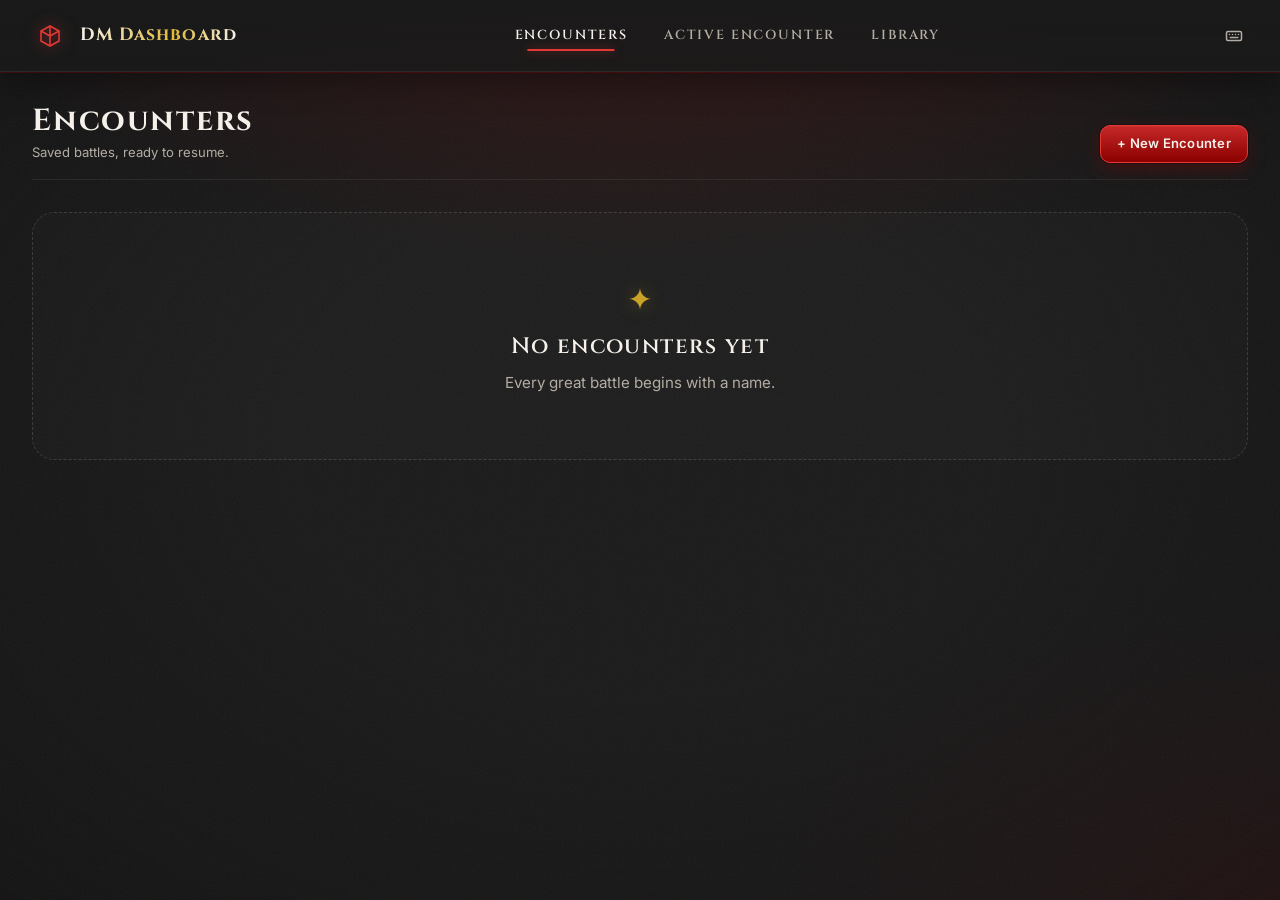
==== commit 2ad92113: "Phase 3: UX, accessibility and design-token cleanup - Every color, shadow, glow, spacing step, radiu" ====
--- a/index.html
+++ b/index.html
@@ -19,13 +19,7 @@
     <header class="topbar">
       <div class="brand">
         <span class="brand-sigil" aria-hidden="true">
-          <svg
-            viewBox="0 0 24 24"
-            fill="none"
-            stroke="currentColor"
-            stroke-width="1.6"
-            stroke-linejoin="round"
-          >
+          <svg viewBox="0 0 24 24" fill="none" stroke="currentColor" stroke-width="1.6" stroke-linejoin="round">
             <path d="M12 2 21 7v10l-9 5-9-5V7z" />
             <path d="M12 2v20M3 7l9 5 9-5" />
           </svg>
@@ -34,14 +28,19 @@
       </div>
 
       <nav class="tabs" aria-label="Views">
-        <button class="tab" data-view="encounters" type="button">
-          Encounters
-        </button>
-        <button class="tab" data-view="active" type="button">
-          Active Encounter
-        </button>
+        <button class="tab" data-view="encounters" type="button">Encounters</button>
+        <button class="tab" data-view="active" type="button">Active Encounter</button>
         <button class="tab" data-view="library" type="button">Library</button>
       </nav>
+
+      <div class="topbar-tools">
+        <button class="icon-btn" id="btn-shortcuts" type="button" title="Keyboard shortcuts (?)" aria-label="Keyboard shortcuts">
+          <svg viewBox="0 0 24 24" width="18" height="18" fill="none" stroke="currentColor" stroke-width="2" stroke-linecap="round" stroke-linejoin="round" aria-hidden="true">
+            <rect x="2" y="6" width="20" height="12" rx="2" />
+            <path d="M6 10h.01M10 10h.01M14 10h.01M18 10h.01M7 14h10" />
+          </svg>
+        </button>
+      </div>
     </header>
 
     <main class="app">
@@ -52,9 +51,7 @@
             <h2 class="view-title">Encounters</h2>
             <p class="view-subtitle">Saved battles, ready to resume.</p>
           </div>
-          <button class="btn btn-primary" id="btn-new-encounter" type="button">
-            + New Encounter
-          </button>
+          <button class="btn btn-primary" id="btn-new-encounter" type="button">+ New Encounter</button>
         </div>
         <div class="encounter-grid" id="encounter-list"></div>
       </section>
@@ -65,13 +62,7 @@
           <div class="empty-ornament" aria-hidden="true">✦</div>
           <h2 class="empty-title">No encounter open</h2>
           <p>Open one from the Encounters tab, or forge a new battle.</p>
-          <button
-            class="btn btn-primary"
-            id="btn-new-encounter-from-active"
-            type="button"
-          >
-            + New Encounter
-          </button>
+          <button class="btn btn-primary" id="btn-new-encounter-from-active" type="button">+ New Encounter</button>
         </div>
 
         <div id="active-content" class="hidden">
@@ -82,31 +73,9 @@
               <div class="clock" id="clock">
                 <span class="clock-label">Clock</span>
                 <span class="clock-time" id="clock-time">00:00</span>
-                <button
-                  class="icon-btn clock-btn"
-                  id="btn-clock-toggle"
-                  type="button"
-                  title="Start clock"
-                  aria-label="Start clock"
-                ></button>
-                <button
-                  class="icon-btn clock-btn"
-                  id="btn-clock-reset"
-                  type="button"
-                  title="Reset clock"
-                  aria-label="Reset clock"
-                >
-                  <svg
-                    viewBox="0 0 24 24"
-                    width="14"
-                    height="14"
-                    fill="none"
-                    stroke="currentColor"
-                    stroke-width="2"
-                    stroke-linecap="round"
-                    stroke-linejoin="round"
-                    aria-hidden="true"
-                  >
+                <button class="icon-btn clock-btn" id="btn-clock-toggle" type="button" title="Start clock" aria-label="Start clock"></button>
+                <button class="icon-btn clock-btn" id="btn-clock-reset" type="button" title="Reset clock" aria-label="Reset clock">
+                  <svg viewBox="0 0 24 24" width="14" height="14" fill="none" stroke="currentColor" stroke-width="2" stroke-linecap="round" stroke-linejoin="round" aria-hidden="true">
                     <path d="M3 12a9 9 0 1 0 3-6.7L3 8" />
                     <path d="M3 3v5h5" />
                   </svg>
@@ -120,20 +89,11 @@
             </div>
 
             <div class="tracker-controls">
-              <button
-                class="btn btn-ghost"
-                id="btn-prev-turn"
-                type="button"
-                title="Previous turn"
-              >
+              <button class="btn btn-ghost" id="btn-prev-turn" type="button" title="Previous turn (P)">
                 <span class="chev" aria-hidden="true">‹</span> Prev
               </button>
-              <button
-                class="btn btn-primary btn-lg"
-                id="btn-next-turn"
-                type="button"
-                title="Next turn"
-              >
+              <button class="btn btn-ghost" id="btn-delay" type="button" title="Delay: act right after a later combatant this round">Delay</button>
+              <button class="btn btn-primary btn-lg" id="btn-next-turn" type="button" title="Next turn (N)">
                 Next Turn <span class="chev" aria-hidden="true">›</span>
               </button>
             </div>
@@ -142,29 +102,36 @@
           <div class="turn-banner" id="turn-banner"></div>
 
           <div class="tracker-actions">
-            <button class="btn btn-outline-light" id="btn-add-pc" type="button">
-              + Add PC
-            </button>
-            <button
-              class="btn btn-outline-red"
-              id="btn-add-enemy"
-              type="button"
-            >
-              + Add Enemy
-            </button>
-            <button
-              class="btn btn-outline-gold"
-              id="btn-add-lair"
-              type="button"
-            >
-              + Lair Action
-            </button>
+            <div class="tracker-group">
+              <button class="btn btn-outline-light" id="btn-add-pc" type="button">+ Add PC</button>
+              <button class="btn btn-outline-red" id="btn-add-enemy" type="button">+ Add Enemy</button>
+              <button class="btn btn-outline-gold" id="btn-add-lair" type="button">+ Lair Action</button>
+            </div>
+            <div class="tracker-group">
+              <button class="btn btn-ghost" id="btn-roll-init" type="button" title="Roll d20 + initiative bonus for every enemy. PCs roll their own.">Roll Initiative</button>
+              <label class="checkbox-field checkbox-field--sm" title="One roll per group of identical monsters (PHB p.189)">
+                <input type="checkbox" id="opt-group-init" /> <span>Group identical</span>
+              </label>
+            </div>
+            <div class="tracker-group">
+              <button class="btn btn-ghost" id="btn-short-rest" type="button">Short Rest</button>
+              <button class="btn btn-ghost" id="btn-long-rest" type="button">Long Rest</button>
+            </div>
+            <div class="segmented" role="group" aria-label="Card layout">
+              <button type="button" data-card-mode="full" aria-pressed="true">Full</button>
+              <button type="button" data-card-mode="compact" aria-pressed="false">Compact</button>
+            </div>
             <span class="tracker-actions-spacer"></span>
             <span class="difficulty hidden" id="difficulty"></span>
+            <span class="xp-total hidden" id="xp-total" title="Sum of enemy XP by CR (DMG p.275). No group multiplier applied."></span>
             <span class="tracker-count" id="tracker-count"></span>
-          </div>
-
-          <div class="card-grid" id="combatant-cards"></div>
+            <div class="tracker-group">
+              <button class="btn btn-ghost" id="btn-toggle-dice" type="button" aria-pressed="false" aria-controls="dice-panel" title="Dice roller (D)">Dice</button>
+              <button class="btn btn-ghost" id="btn-toggle-log" type="button" aria-pressed="false" aria-controls="log-drawer" title="Combat log (L)">Log</button>
+            </div>
+          </div>
+
+          <div class="card-grid" id="combatant-cards" aria-label="Combatants in initiative order"></div>
         </div>
       </section>
 
@@ -173,41 +140,22 @@
         <div class="view-head">
           <div>
             <h2 class="view-title">Library</h2>
-            <p class="view-subtitle">
-              Reusable stat blocks. Editing here never touches an open
-              encounter.
-            </p>
+            <p class="view-subtitle">Reusable stat blocks. Editing here never touches an open encounter.</p>
           </div>
         </div>
 
         <div class="library-columns">
           <div class="library-col">
             <div class="library-col-head">
-              <h3 class="library-col-title library-col-title--pc">
-                Player Characters
-              </h3>
-              <button
-                class="btn btn-outline-light btn-sm"
-                id="btn-new-pc"
-                type="button"
-              >
-                + New PC
-              </button>
+              <h3 class="library-col-title library-col-title--pc">Player Characters</h3>
+              <button class="btn btn-outline-light btn-sm" id="btn-new-pc" type="button">+ New PC</button>
             </div>
             <div class="library-list" id="library-pcs"></div>
           </div>
           <div class="library-col">
             <div class="library-col-head">
-              <h3 class="library-col-title library-col-title--enemy">
-                Enemies
-              </h3>
-              <button
-                class="btn btn-outline-red btn-sm"
-                id="btn-new-enemy"
-                type="button"
-              >
-                + New Enemy
-              </button>
+              <h3 class="library-col-title library-col-title--enemy">Enemies</h3>
+              <button class="btn btn-outline-red btn-sm" id="btn-new-enemy" type="button">+ New Enemy</button>
             </div>
             <div class="library-list" id="library-enemies"></div>
           </div>
@@ -215,32 +163,56 @@
       </section>
     </main>
 
+    <!-- ============ COMBAT LOG DRAWER ============ -->
+    <aside class="log-drawer" id="log-drawer" aria-label="Combat log" hidden>
+      <div class="drawer-head">
+        <h2 class="drawer-title">Combat Log</h2>
+        <button class="btn btn-ghost btn-sm" id="btn-log-clear" type="button">Clear</button>
+        <button class="icon-btn" id="btn-log-close" type="button" aria-label="Close combat log">×</button>
+      </div>
+      <ol class="log-list" id="log-list"></ol>
+    </aside>
+
+    <!-- ============ DICE ROLLER ============ -->
+    <aside class="dice-panel" id="dice-panel" aria-label="Dice roller" hidden>
+      <div class="drawer-head">
+        <h2 class="drawer-title">Dice</h2>
+        <button class="icon-btn" id="btn-dice-close" type="button" aria-label="Close dice roller">×</button>
+      </div>
+      <div class="dice-buttons" id="dice-buttons">
+        <button class="dice-btn" type="button" data-roll="d4">d4</button>
+        <button class="dice-btn" type="button" data-roll="d6">d6</button>
+        <button class="dice-btn" type="button" data-roll="d8">d8</button>
+        <button class="dice-btn" type="button" data-roll="d10">d10</button>
+        <button class="dice-btn" type="button" data-roll="d12">d12</button>
+        <button class="dice-btn dice-btn--d20" type="button" data-roll="d20">d20</button>
+        <button class="dice-btn" type="button" data-roll="d100">d100</button>
+      </div>
+      <div class="dice-mode" role="radiogroup" aria-label="d20 mode">
+        <label><input type="radio" name="dice-mode" value="normal" checked /> Normal</label>
+        <label><input type="radio" name="dice-mode" value="adv" /> Advantage</label>
+        <label><input type="radio" name="dice-mode" value="dis" /> Disadvantage</label>
+      </div>
+      <form class="dice-form" id="dice-form" autocomplete="off">
+        <input type="text" id="dice-expr" placeholder="2d6+3" aria-label="Dice expression" />
+        <button class="btn btn-primary btn-sm" type="submit">Roll</button>
+      </form>
+      <output class="dice-result" id="dice-result" aria-live="polite"></output>
+    </aside>
+
     <!-- ============ CREATURE MODAL ============ -->
-    <dialog class="modal" id="creature-modal">
+    <dialog class="modal" id="creature-modal" aria-labelledby="creature-modal-title">
       <form class="modal-form" id="creature-form" method="dialog" novalidate>
         <div class="modal-head">
           <h2 class="modal-title" id="creature-modal-title">New Creature</h2>
-          <button
-            class="icon-btn modal-close"
-            type="button"
-            data-close
-            aria-label="Close"
-          >
-            ×
-          </button>
+          <button class="icon-btn modal-close" type="button" data-close aria-label="Close">×</button>
         </div>
 
         <div class="modal-body">
           <div class="field-row">
             <label class="field field--grow">
               <span class="field-label">Name</span>
-              <input
-                type="text"
-                name="name"
-                required
-                autocomplete="off"
-                placeholder="e.g. Goblin Boss"
-              />
+              <input type="text" name="name" required autocomplete="off" placeholder="e.g. Goblin Boss" />
             </label>
             <label class="field" data-for="enemy">
               <span class="field-label">CR</span>
@@ -259,12 +231,18 @@
             </label>
             <label class="field">
               <span class="field-label">Race</span>
-              <input
-                type="text"
-                name="race"
-                autocomplete="off"
-                placeholder="e.g. Half-Elf"
-              />
+              <input type="text" name="race" autocomplete="off" placeholder="e.g. Half-Elf" />
+            </label>
+          </div>
+
+          <div class="field-row" data-for="enemy">
+            <label class="field">
+              <span class="field-label">Type</span>
+              <input type="text" name="creatureType" autocomplete="off" placeholder="e.g. Medium humanoid (goblinoid)" />
+            </label>
+            <label class="field">
+              <span class="field-label">Alignment</span>
+              <input type="text" name="alignment" autocomplete="off" placeholder="e.g. neutral evil" />
             </label>
           </div>
 
@@ -277,22 +255,13 @@
               <span class="field-label">AC</span>
               <input type="number" name="ac" min="0" value="10" />
             </label>
-            <label class="field" data-for="pc">
+            <label class="field">
               <span class="field-label">Init Bonus</span>
-              <input
-                type="number"
-                name="initBonus"
-                title="Leave blank to use the DEX modifier"
-              />
+              <input type="number" name="initBonus" title="Leave blank to use the DEX modifier" />
             </label>
             <label class="field">
               <span class="field-label">Speed</span>
-              <input
-                type="text"
-                name="speed"
-                autocomplete="off"
-                placeholder="30 ft."
-              />
+              <input type="text" name="speed" autocomplete="off" placeholder="30 ft." />
             </label>
             <label class="field" id="creature-initiative-field">
               <span class="field-label">Initiative</span>
@@ -302,123 +271,131 @@
 
           <fieldset class="stats-fieldset">
             <legend class="field-label">Ability Scores</legend>
-            <div class="stats-inputs">
-              <label class="stat-input"
-                ><span>STR</span
-                ><input
-                  type="number"
-                  name="str"
-                  min="1"
-                  max="30"
-                  value="10"
-                /><span class="stat-input-mod" data-mod-for="str"
-                  >+0</span
-                ></label
-              >
-              <label class="stat-input"
-                ><span>DEX</span
-                ><input
-                  type="number"
-                  name="dex"
-                  min="1"
-                  max="30"
-                  value="10"
-                /><span class="stat-input-mod" data-mod-for="dex"
-                  >+0</span
-                ></label
-              >
-              <label class="stat-input"
-                ><span>CON</span
-                ><input
-                  type="number"
-                  name="con"
-                  min="1"
-                  max="30"
-                  value="10"
-                /><span class="stat-input-mod" data-mod-for="con"
-                  >+0</span
-                ></label
-              >
-              <label class="stat-input"
-                ><span>INT</span
-                ><input
-                  type="number"
-                  name="int"
-                  min="1"
-                  max="30"
-                  value="10"
-                /><span class="stat-input-mod" data-mod-for="int"
-                  >+0</span
-                ></label
-              >
-              <label class="stat-input"
-                ><span>WIS</span
-                ><input
-                  type="number"
-                  name="wis"
-                  min="1"
-                  max="30"
-                  value="10"
-                /><span class="stat-input-mod" data-mod-for="wis"
-                  >+0</span
-                ></label
-              >
-              <label class="stat-input"
-                ><span>CHA</span
-                ><input
-                  type="number"
-                  name="cha"
-                  min="1"
-                  max="30"
-                  value="10"
-                /><span class="stat-input-mod" data-mod-for="cha"
-                  >+0</span
-                ></label
-              >
-            </div>
+            <div class="stats-inputs" id="stats-inputs"></div>
           </fieldset>
 
-          <details class="spell-details" id="skills-details" data-for="enemy">
+          <details class="spell-details" id="saves-details">
+            <summary class="spell-summary">
+              <span class="field-label">Saving Throws</span>
+              <span class="spell-summary-hint" id="saves-prof-hint"></span>
+            </summary>
+            <div class="save-grid" id="save-grid"></div>
+          </details>
+
+          <details class="spell-details" id="skills-details">
             <summary class="spell-summary">
               <span class="field-label">Skill Proficiencies</span>
               <span class="spell-summary-hint" id="skills-prof-hint"></span>
             </summary>
+            <p class="detail-hint">Tick a skill for proficiency; tick ×2 as well for expertise.</p>
             <div class="skill-grid" id="skill-grid"></div>
           </details>
 
+          <details class="spell-details" id="senses-details">
+            <summary class="spell-summary">
+              <span class="field-label">Senses &amp; Languages</span>
+              <span class="spell-summary-hint" id="passive-hint"></span>
+            </summary>
+            <div class="field-row">
+              <label class="field">
+                <span class="field-label">Senses</span>
+                <input type="text" name="senses" autocomplete="off" placeholder="darkvision 60 ft." />
+              </label>
+              <label class="field">
+                <span class="field-label">Languages</span>
+                <input type="text" name="languages" autocomplete="off" placeholder="Common, Goblin" />
+              </label>
+            </div>
+          </details>
+
+          <details class="spell-details" id="defenses-details">
+            <summary class="spell-summary">
+              <span class="field-label">Damage &amp; Condition Defenses</span>
+              <span class="spell-summary-hint">applied when a damage type is chosen</span>
+            </summary>
+            <div class="def-block">
+              <span class="field-label">Resistances</span>
+              <div class="check-grid" data-def-grid="damageResistances"></div>
+            </div>
+            <div class="def-block">
+              <span class="field-label">Immunities</span>
+              <div class="check-grid" data-def-grid="damageImmunities"></div>
+            </div>
+            <div class="def-block">
+              <span class="field-label">Vulnerabilities</span>
+              <div class="check-grid" data-def-grid="damageVulnerabilities"></div>
+            </div>
+            <label class="field">
+              <span class="field-label">Defense notes (text only)</span>
+              <input type="text" name="damageNotes" autocomplete="off" placeholder="bludgeoning, piercing and slashing from nonmagical attacks" />
+            </label>
+            <div class="def-block">
+              <span class="field-label">Condition immunities</span>
+              <div class="check-grid" data-def-grid="conditionImmunities"></div>
+            </div>
+          </details>
+
           <details class="spell-details" id="attacks-details" data-for="enemy">
             <summary class="spell-summary">
               <span class="field-label">Attacks</span>
-              <span class="spell-summary-hint"
-                >to hit and damage bonus fill in from the ability and CR</span
-              >
-            </summary>
+              <span class="spell-summary-hint">to hit, save DC and damage bonus fill in from the ability and CR</span>
+            </summary>
+            <label class="field">
+              <span class="field-label">Multiattack</span>
+              <input type="text" name="multiattack" autocomplete="off" placeholder="The goblin boss makes two scimitar attacks." />
+            </label>
             <div class="spell-rows" id="attack-rows"></div>
-            <button
-              class="btn btn-ghost btn-sm"
-              type="button"
-              id="btn-add-attack"
-            >
-              + Add Attack
-            </button>
+            <button class="btn btn-ghost btn-sm" type="button" id="btn-add-attack">+ Add Attack</button>
             <datalist id="damage-types"></datalist>
           </details>
 
           <details class="spell-details" id="recharge-details" data-for="enemy">
             <summary class="spell-summary">
               <span class="field-label">Recharge Abilities</span>
-              <span class="spell-summary-hint"
-                >rolled automatically each turn</span
-              >
+              <span class="spell-summary-hint">rolled automatically each turn</span>
             </summary>
             <div class="spell-rows" id="recharge-rows"></div>
-            <button
-              class="btn btn-ghost btn-sm"
-              type="button"
-              id="btn-add-recharge"
-            >
-              + Add Ability
-            </button>
+            <button class="btn btn-ghost btn-sm" type="button" id="btn-add-recharge">+ Add Ability</button>
+          </details>
+
+          <details class="spell-details" id="legendary-details" data-for="enemy">
+            <summary class="spell-summary">
+              <span class="field-label">Legendary</span>
+              <span class="spell-summary-hint">actions refill at the start of its turn</span>
+            </summary>
+            <div class="field-row">
+              <label class="field">
+                <span class="field-label">Legendary actions / round</span>
+                <input type="number" name="legendaryActions" min="0" max="9" value="0" />
+              </label>
+              <label class="field">
+                <span class="field-label">Legendary resistance / day</span>
+                <input type="number" name="legendaryResistance" min="0" max="9" value="0" />
+              </label>
+            </div>
+            <label class="field">
+              <span class="field-label">Legendary actions text</span>
+              <textarea name="legendaryText" rows="4" placeholder="Detect. The dragon makes a Wisdom (Perception) check."></textarea>
+            </label>
+          </details>
+
+          <details class="spell-details" id="text-details" data-for="enemy">
+            <summary class="spell-summary">
+              <span class="field-label">Traits, Actions &amp; Reactions</span>
+              <span class="spell-summary-hint">free text, shown in the detail view</span>
+            </summary>
+            <label class="field">
+              <span class="field-label">Traits</span>
+              <textarea name="traits" rows="4" placeholder="Nimble Escape. The goblin can take the Disengage or Hide action as a bonus action."></textarea>
+            </label>
+            <label class="field">
+              <span class="field-label">Actions</span>
+              <textarea name="actions" rows="4"></textarea>
+            </label>
+            <label class="field">
+              <span class="field-label">Reactions</span>
+              <textarea name="reactions" rows="3"></textarea>
+            </label>
           </details>
 
           <details class="spell-details" id="spell-details">
@@ -427,13 +404,7 @@
               <span class="spell-summary-hint">optional</span>
             </summary>
             <div class="spell-rows" id="spell-rows"></div>
-            <button
-              class="btn btn-ghost btn-sm"
-              type="button"
-              id="btn-add-spell-level"
-            >
-              + Add Spell Level
-            </button>
+            <button class="btn btn-ghost btn-sm" type="button" id="btn-add-spell-level">+ Add Spell Level</button>
           </details>
 
           <label class="checkbox-field" id="save-to-library-field">
@@ -444,53 +415,35 @@
 
         <div class="modal-foot">
           <button class="btn btn-ghost" type="button" data-close>Cancel</button>
-          <button class="btn btn-primary" type="submit" id="creature-submit">
-            Save
-          </button>
+          <button class="btn btn-primary" type="submit" id="creature-submit">Save</button>
         </div>
       </form>
     </dialog>
 
     <!-- ============ COMBATANT DETAIL ============ -->
-    <dialog class="modal modal-lg" id="detail-modal">
+    <dialog class="modal modal-lg" id="detail-modal" aria-labelledby="detail-title">
       <div class="modal-form">
         <div class="modal-head">
           <div>
             <h2 class="modal-title" id="detail-title">Combatant</h2>
             <span class="detail-subtitle" id="detail-subtitle"></span>
           </div>
-          <button
-            class="icon-btn modal-close"
-            type="button"
-            data-close
-            aria-label="Close"
-          >
-            ×
-          </button>
+          <button class="icon-btn modal-close" type="button" data-close aria-label="Close">×</button>
         </div>
         <div class="modal-body detail-body" id="detail-body"></div>
         <div class="modal-foot modal-foot--split">
-          <button class="btn btn-ghost" type="button" id="detail-edit">
-            Edit Stat Block
-          </button>
+          <button class="btn btn-ghost" type="button" id="detail-edit">Edit Stat Block</button>
           <button class="btn btn-primary" type="button" data-close>Done</button>
         </div>
       </div>
     </dialog>
 
     <!-- ============ ADD-TO-ENCOUNTER PICKER ============ -->
-    <dialog class="modal modal-sm" id="picker-modal">
+    <dialog class="modal modal-sm" id="picker-modal" aria-labelledby="picker-title">
       <form class="modal-form" id="picker-form" method="dialog" novalidate>
         <div class="modal-head">
           <h2 class="modal-title" id="picker-title">Add Combatant</h2>
-          <button
-            class="icon-btn modal-close"
-            type="button"
-            data-close
-            aria-label="Close"
-          >
-            ×
-          </button>
+          <button class="icon-btn modal-close" type="button" data-close aria-label="Close">×</button>
         </div>
         <div class="modal-body">
           <label class="field field-wide">
@@ -507,89 +460,110 @@
               <input type="number" name="count" min="1" max="20" value="1" />
             </label>
           </div>
-          <p class="picker-empty hidden" id="picker-empty">
-            The library has nothing of this kind yet.
-          </p>
+          <p class="picker-empty hidden" id="picker-empty">The library has nothing of this kind yet.</p>
         </div>
         <div class="modal-foot modal-foot--split">
-          <button class="btn btn-ghost" type="button" id="picker-create-new">
-            Create New…
-          </button>
+          <button class="btn btn-ghost" type="button" id="picker-create-new">Create New…</button>
           <div>
-            <button class="btn btn-ghost" type="button" data-close>
-              Cancel
-            </button>
-            <button class="btn btn-primary" type="submit" id="picker-submit">
-              Add to Encounter
-            </button>
+            <button class="btn btn-ghost" type="button" data-close>Cancel</button>
+            <button class="btn btn-primary" type="submit" id="picker-submit">Add to Encounter</button>
           </div>
         </div>
       </form>
     </dialog>
 
+    <!-- ============ CHOICE DIALOG (pick one of several) ============ -->
+    <dialog class="modal modal-sm" id="choice-modal" aria-labelledby="choice-title">
+      <div class="modal-form">
+        <div class="modal-head">
+          <h2 class="modal-title" id="choice-title">Choose</h2>
+          <button class="icon-btn modal-close" type="button" data-close aria-label="Close">×</button>
+        </div>
+        <div class="modal-body">
+          <p class="confirm-text" id="choice-text"></p>
+          <div class="choice-list" id="choice-list"></div>
+        </div>
+        <div class="modal-foot">
+          <button class="btn btn-ghost" type="button" data-close>Cancel</button>
+        </div>
+      </div>
+    </dialog>
+
     <!-- ============ TEXT PROMPT DIALOG ============ -->
-    <dialog class="modal modal-sm" id="prompt-modal">
+    <dialog class="modal modal-sm" id="prompt-modal" aria-labelledby="prompt-title">
       <form class="modal-form" id="prompt-form" method="dialog" novalidate>
         <div class="modal-head">
           <h2 class="modal-title" id="prompt-title">Name</h2>
-          <button
-            class="icon-btn modal-close"
-            type="button"
-            data-close
-            aria-label="Close"
-          >
-            ×
-          </button>
+          <button class="icon-btn modal-close" type="button" data-close aria-label="Close">×</button>
         </div>
         <div class="modal-body">
           <label class="field field-wide">
             <span class="field-label" id="prompt-label">Name</span>
-            <input
-              type="text"
-              name="value"
-              id="prompt-input"
-              autocomplete="off"
-              required
-            />
+            <input type="text" name="value" id="prompt-input" autocomplete="off" required />
           </label>
         </div>
         <div class="modal-foot">
           <button class="btn btn-ghost" type="button" data-close>Cancel</button>
-          <button class="btn btn-primary" type="submit" id="prompt-submit">
-            OK
-          </button>
+          <button class="btn btn-primary" type="submit" id="prompt-submit">OK</button>
         </div>
       </form>
     </dialog>
 
     <!-- ============ CONFIRM DIALOG ============ -->
-    <dialog class="modal modal-sm modal-danger" id="confirm-modal">
+    <dialog class="modal modal-sm modal-danger" id="confirm-modal" aria-labelledby="confirm-title">
       <form class="modal-form" id="confirm-form" method="dialog" novalidate>
         <div class="modal-head">
           <h2 class="modal-title" id="confirm-title">Are you sure?</h2>
-          <button
-            class="icon-btn modal-close"
-            type="button"
-            data-close
-            aria-label="Close"
-          >
-            ×
-          </button>
+          <button class="icon-btn modal-close" type="button" data-close aria-label="Close">×</button>
         </div>
         <div class="modal-body">
-          <p class="confirm-text" id="confirm-text"></p>
+          <div class="confirm-text" id="confirm-text"></div>
         </div>
         <div class="modal-foot">
           <button class="btn btn-ghost" type="button" data-close>Cancel</button>
-          <button class="btn btn-danger" type="submit" id="confirm-submit">
-            Delete
-          </button>
+          <button class="btn btn-danger" type="submit" id="confirm-submit">Delete</button>
         </div>
       </form>
     </dialog>
 
+    <!-- ============ KEYBOARD SHORTCUTS ============ -->
+    <dialog class="modal modal-sm" id="shortcuts-modal" aria-labelledby="shortcuts-title">
+      <div class="modal-form">
+        <div class="modal-head">
+          <h2 class="modal-title" id="shortcuts-title">Keyboard Shortcuts</h2>
+          <button class="icon-btn modal-close" type="button" data-close aria-label="Close">×</button>
+        </div>
+        <div class="modal-body">
+          <table class="shortcut-table">
+            <tbody>
+              <tr><th scope="row"><kbd>N</kbd></th><td>Next turn</td></tr>
+              <tr><th scope="row"><kbd>P</kbd></th><td>Previous turn</td></tr>
+              <tr><th scope="row"><kbd>→</kbd> <kbd>←</kbd></th><td>Next / previous turn, if enabled below</td></tr>
+              <tr><th scope="row"><kbd>Ctrl</kbd>/<kbd>⌘</kbd> + <kbd>Z</kbd></th><td>Undo the last combat change</td></tr>
+              <tr><th scope="row"><kbd>D</kbd></th><td>Open or close the dice roller</td></tr>
+              <tr><th scope="row"><kbd>L</kbd></th><td>Open or close the combat log</td></tr>
+              <tr><th scope="row"><kbd>?</kbd></th><td>This list</td></tr>
+              <tr><th scope="row"><kbd>Enter</kbd></th><td>In a card's amount box: apply damage</td></tr>
+              <tr><th scope="row"><kbd>Shift</kbd> + <kbd>Enter</kbd></th><td>In a card's amount box: heal</td></tr>
+              <tr><th scope="row"><kbd>Esc</kbd></th><td>Close a dialog</td></tr>
+            </tbody>
+          </table>
+          <label class="checkbox-field">
+            <input type="checkbox" id="opt-arrow-keys" />
+            <span>Use the arrow keys for turns (off by default so they keep scrolling the page)</span>
+          </label>
+          <p class="detail-hint">Shortcuts are ignored while you are typing in a field.</p>
+        </div>
+        <div class="modal-foot">
+          <button class="btn btn-primary" type="button" data-close>Done</button>
+        </div>
+      </div>
+    </dialog>
+
+    <div class="sr-only" id="sr-live" aria-live="polite" aria-atomic="true"></div>
     <div class="toast-stack" id="toast-stack" aria-live="polite"></div>
 
+    <script src="rules.js" defer></script>
     <script src="main.js" defer></script>
   </body>
 </html>
--- a/variables.css
+++ b/variables.css
@@ -1,7 +1,9 @@
 /* ==========================================================================
    DM Dashboard — Design Tokens
-   Every color, spacing unit, radius, font size and shadow lives here.
-   styles.css consumes these; it never hard-codes a value.
+   Every color, spacing unit, radius, font size, shadow and duration lives
+   here. styles.css consumes these; it never hard-codes a value.
+   Text colors are tuned for WCAG AA on the surfaces they sit on; see
+   docs/CONTRAST.md before changing any of them.
    ========================================================================== */
 
 :root {
@@ -11,6 +13,21 @@
   --bg-2: #222222; /* cards, panels */
   --bg-3: #2a2a2a; /* raised elements, inputs */
   --bg-4: #333333; /* hover on raised elements */
+  --bg-turn-enemy: #302020; /* current-turn enemy card background */
+  --bg-topbar-top: rgba(26, 26, 26, 0.96);
+  --bg-topbar-bottom: rgba(26, 26, 26, 0.88);
+  --bg-backdrop: rgba(8, 8, 8, 0.72); /* behind modals */
+  --bg-sunken: rgba(0, 0, 0, 0.15); /* modal footers, builder groups */
+  --bg-empty: rgba(255, 255, 255, 0.015);
+  --bg-hover-light: rgba(255, 255, 255, 0.06);
+
+  /* ---------- Shade (for shadows and insets) ---------- */
+  --shade-30: rgba(0, 0, 0, 0.3);
+  --shade-35: rgba(0, 0, 0, 0.35);
+  --shade-45: rgba(0, 0, 0, 0.45);
+  --shade-50: rgba(0, 0, 0, 0.5);
+  --shade-60: rgba(0, 0, 0, 0.6);
+  --highlight-inset: rgba(255, 255, 255, 0.04);
 
   /* ---------- Accent: blood red ---------- */
   --red-900: #4a0000;
@@ -20,18 +37,30 @@
   --red-500: #b71c1c;
   --red-400: #c62828;
   --red-300: #e53935;
-  --red-200: #ef5350;
+  --red-200: #f4736f; /* red text; lightened from #ef5350 for AA on raised surfaces */
   --red-glow: rgba(229, 57, 53, 0.55);
   --red-glow-soft: rgba(229, 57, 53, 0.22);
+  --red-wash: rgba(183, 28, 28, 0.15); /* outline-red hover */
+  --red-banner: rgba(198, 40, 40, 0.16); /* turn banner fade */
+  --red-ember: rgba(139, 0, 0, 0.35); /* topbar rule, primary button shadow */
+  --red-ember-soft: rgba(139, 0, 0, 0.25); /* tracker bar wash */
+  --red-vignette: rgba(139, 0, 0, 0.28);
+  --red-vignette-faint: rgba(139, 0, 0, 0.1);
 
   /* ---------- Secondary accents ---------- */
   --gold-500: #c9a227; /* ornaments, headings */
   --gold-400: #e0b93a;
   --gold-glow: rgba(224, 185, 58, 0.35);
+  --gold-wash: rgba(201, 162, 39, 0.12);
   --green-500: #43a047; /* healing, healthy HP */
+  --green-400: #7cb342; /* healthy HP bar highlight */
+  --green-300: #a5d6a7; /* positive modifiers, success pips */
+  --green-glow: rgba(67, 160, 71, 0.5);
+  --green-glow-soft: rgba(67, 160, 71, 0.18);
   --amber-500: #ffb300; /* wounded HP */
-  --green-300: #a5d6a7; /* positive modifiers, success pips */
+  --amber-400: #ffca28; /* wounded HP bar highlight */
   --amber-300: #ffd54f; /* conditions */
+  --amber-glow: rgba(255, 179, 0, 0.45);
   --amber-glow-soft: rgba(255, 179, 0, 0.14);
   --blue-300: #90caf9; /* PC turn highlight */
   --blue-400: #64b5f6; /* spell slots */
@@ -42,27 +71,34 @@
   --blue-tint: #1d2733; /* current-turn PC card background */
   --cyan-400: #4dd0e1; /* temporary HP */
   --cyan-glow: rgba(77, 208, 225, 0.45);
+  --cyan-glow-soft: rgba(77, 208, 225, 0.14);
   --purple-300: #ce93d8; /* concentration */
   --purple-glow-soft: rgba(206, 147, 216, 0.16);
+  --white-glow: rgba(255, 255, 255, 0.4);
 
   /* ---------- Text ---------- */
   --text-0: #f5f1ea; /* primary, warm off-white */
   --text-1: #d6d0c6; /* secondary */
-  --text-2: #a39d93; /* muted */
-  --text-3: #6f6a62; /* disabled / hints */
+  --text-2: #b3ada3; /* muted */
+  --text-3: #9a948b; /* hints, small labels (AA on bg-1 to bg-3) */
 
   /* ---------- Borders ---------- */
   --border-subtle: rgba(255, 255, 255, 0.07);
   --border-mid: rgba(255, 255, 255, 0.14);
   --border-light: rgba(245, 241, 234, 0.55);
   --border-red: var(--red-500);
+  --border-hairline: 1px;
+  --border-accent: 2px;
+  --border-bar: 3px;
+  --focus-ring: 2px;
 
   /* ---------- Typography ---------- */
   --font-display: "Cinzel", "Georgia", serif;
   --font-body: "Inter", system-ui, -apple-system, "Segoe UI", sans-serif;
   --font-mono: "SF Mono", "Menlo", "Consolas", monospace;
 
-  --fs-xs: 0.72rem;
+  --fs-2xs: 0.7rem; /* smallest allowed label size */
+  --fs-xs: 0.75rem;
   --fs-sm: 0.82rem;
   --fs-md: 0.95rem;
   --fs-lg: 1.1rem;
@@ -70,14 +106,25 @@
   --fs-2xl: 1.9rem;
   --fs-3xl: 2.6rem;
   --fs-hero: 4.2rem;
+  --fs-chev: 1.3em;
+
+  --fs-player-name: 1.9rem; /* player view: readable across a table */
+  --fs-player-meta: 1.25rem;
 
   --lh-tight: 1.15;
+  --lh-snug: 1.2;
+  --lh-chip: 1.4;
   --lh-normal: 1.5;
 
   --tracking-caps: 0.14em;
   --tracking-display: 0.06em;
+  --tracking-label: 0.08em;
+  --tracking-btn: 0.02em;
 
   /* ---------- Spacing ---------- */
+  --sp-px: 1px;
+  --sp-05: 0.125rem;
+  --sp-075: 0.1875rem;
   --sp-1: 0.25rem;
   --sp-2: 0.5rem;
   --sp-3: 0.75rem;
@@ -88,22 +135,62 @@
   --sp-8: 4rem;
 
   /* ---------- Radius ---------- */
+  --r-xs: 2px;
   --r-sm: 6px;
   --r-md: 10px;
   --r-lg: 16px;
   --r-xl: 22px;
   --r-pill: 999px;
+  --r-round: 50%;
 
   /* ---------- Shadows ---------- */
-  --shadow-card: 0 10px 30px rgba(0, 0, 0, 0.45), 0 2px 6px rgba(0, 0, 0, 0.35);
-  --shadow-raised: 0 18px 50px rgba(0, 0, 0, 0.6);
-  --shadow-inset: inset 0 1px 0 rgba(255, 255, 255, 0.04);
+  --shadow-card: 0 10px 30px var(--shade-45), 0 2px 6px var(--shade-35);
+  --shadow-raised: 0 18px 50px var(--shade-60);
+  --shadow-inset: inset 0 1px 0 var(--highlight-inset);
+  --shadow-well: inset 0 2px 6px var(--shade-50);
+  --shadow-track: inset 0 1px 3px var(--shade-60);
+  --shadow-topbar: 0 1px 0 var(--red-ember), 0 10px 30px var(--shade-35);
+  --shadow-btn-primary: 0 0 0 1px var(--shade-30), 0 6px 18px var(--red-ember), var(--shadow-inset);
+  --shadow-btn-primary-hover: 0 0 0 1px var(--shade-30), 0 8px 26px var(--red-glow);
+  --shadow-modal: var(--shadow-raised), 0 0 0 1px var(--shade-60), 0 0 60px var(--red-glow-soft);
+  --shadow-focus: 0 0 0 3px var(--red-glow-soft);
   --shadow-turn:
     0 0 0 1px var(--red-300), 0 0 24px var(--red-glow),
     0 0 60px var(--red-glow-soft);
+  --shadow-turn-peak:
+    0 0 0 1px var(--red-200), 0 0 34px var(--red-glow),
+    0 0 80px var(--red-glow-soft);
   --shadow-turn-pc:
     0 0 0 1px var(--blue-300), 0 0 24px var(--blue-glow-strong),
     0 0 60px var(--blue-glow-soft);
+  --shadow-turn-pc-peak:
+    0 0 0 1px var(--blue-300), 0 0 34px var(--blue-glow-strong),
+    0 0 80px var(--blue-glow-soft);
+  --shadow-turn-lair: 0 0 0 1px var(--gold-400), 0 0 24px var(--gold-glow);
+  --shadow-open-encounter: 0 0 0 1px var(--red-500);
+
+  /* Glows: small halos around pips, bars and badges */
+  --glow-red: 0 0 10px var(--red-glow);
+  --glow-red-sm: 0 0 8px var(--red-glow);
+  --glow-red-soft: 0 0 12px var(--red-glow-soft);
+  --glow-red-soft-lg: 0 0 16px var(--red-glow-soft);
+  --glow-gold-sm: 0 0 8px var(--gold-glow);
+  --glow-gold-lg: 0 0 16px var(--gold-glow);
+  --glow-green: 0 0 10px var(--green-glow);
+  --glow-green-sm: 0 0 8px var(--green-glow);
+  --glow-amber: 0 0 10px var(--amber-glow);
+  --glow-cyan: 0 0 10px var(--cyan-glow);
+  --glow-blue-sm: 0 0 8px var(--blue-glow);
+  --glow-blue-soft: 0 0 12px var(--blue-glow-soft);
+  --glow-white-sm: 0 0 8px var(--white-glow);
+  --glow-text-gold: 0 0 18px var(--gold-glow);
+  --drop-red: drop-shadow(0 0 8px var(--red-glow));
+  --drop-red-soft: drop-shadow(0 0 6px var(--red-glow-soft));
+  --drop-blue-soft: drop-shadow(0 0 6px var(--blue-glow-soft));
+  --drop-round: drop-shadow(0 0 14px var(--red-glow-soft));
+  --drop-round-bump: drop-shadow(0 0 30px var(--red-glow));
+  --blur-topbar: blur(12px);
+  --blur-backdrop: blur(6px);
 
   /* ---------- Motion ---------- */
   --ease-out: cubic-bezier(0.22, 1, 0.36, 1);
@@ -111,9 +198,42 @@
   --dur-fast: 120ms;
   --dur-med: 220ms;
   --dur-slow: 420ms;
+  --dur-pulse: 2.4s; /* current-turn glow cycle */
+  --dur-toast: 2.4s; /* how long a plain toast stays before fading */
+  --dur-toast-action: 6.4s; /* toasts with an Undo button stay longer */
+  --lift-sm: -1px;
+  --lift-md: -2px;
+  --lift-lg: -3px;
 
   /* ---------- Layout ---------- */
   --app-max: 1480px;
   --topbar-h: 72px;
   --card-min: 300px;
+  --touch-target: 40px; /* minimum height for primary card controls */
+  --drawer-w: 380px;
+  --dice-w: 300px;
+  --modal-w: 680px;
+  --modal-w-sm: 460px;
+  --modal-w-md: 800px;
+  --modal-w-lg: 900px;
+  --encounter-card-min: 320px;
+  --detail-extra-min: 280px;
+  --pip-size: 14px;
+  --pip-size-sm: 12px;
+  --icon-btn: 30px;
+  --icon-btn-sm: 24px;
+  --init-box: 54px;
+  --shield-w: 58px;
+  --shield-tip: 10px; /* room for the shield's pointed base */
+  --shield-stroke: rgba(255, 255, 255, 0.24);
+  /* Shape only (the mask uses alpha), so the fill colour in the SVG is irrelevant. */
+  --shield-mask: url("data:image/svg+xml,%3Csvg xmlns='http://www.w3.org/2000/svg' viewBox='0 0 58 72' preserveAspectRatio='none'%3E%3Cpath d='M4 0h50a4 4 0 0 1 4 4v40c0 13-14 23-29 28C14 67 0 57 0 44V4a4 4 0 0 1 4-4z'/%3E%3C/svg%3E");
+  --sigil: 36px;
+  --sigil-icon: 26px;
+  --hp-bar-h: 8px;
+  --spell-level-w: 46px;
+  --count-w: 34px;
+  --swatch: 10px;
+  --check-size: 16px;
+  --scrollbar: 10px;
 }
--- a/styles.css
+++ b/styles.css
@@ -1,6 +1,7 @@
 /* ==========================================================================
    DM Dashboard — Styles
-   Consumes tokens from variables.css. Desktop-only by design.
+   Consumes tokens from variables.css. Desktop-first, with breakpoints at
+   1200px, 900px and 600px so it still works on a tablet or a phone.
    ========================================================================== */
 
 /* ---------- Reset & base ---------- */
@@ -75,12 +76,12 @@
   background:
     radial-gradient(
       1200px 600px at 50% -10%,
-      rgba(139, 0, 0, 0.28),
+      var(--red-vignette),
       transparent 60%
     ),
     radial-gradient(
       900px 500px at 100% 100%,
-      rgba(139, 0, 0, 0.1),
+      var(--red-vignette-faint),
       transparent 60%
     ),
     radial-gradient(ellipse at center, transparent 40%, var(--bg-0) 130%);
@@ -108,14 +109,12 @@
   padding: 0 var(--sp-6);
   background: linear-gradient(
     180deg,
-    rgba(26, 26, 26, 0.96),
-    rgba(26, 26, 26, 0.88)
+    var(--bg-topbar-top),
+    var(--bg-topbar-bottom)
   );
-  backdrop-filter: blur(12px);
+  backdrop-filter: var(--blur-topbar);
   border-bottom: 1px solid var(--border-subtle);
-  box-shadow:
-    0 1px 0 rgba(139, 0, 0, 0.35),
-    0 10px 30px rgba(0, 0, 0, 0.35);
+  box-shadow: var(--shadow-topbar);
 }
 
 .brand {
@@ -125,16 +124,16 @@
 }
 
 .brand-sigil {
-  width: 36px;
-  height: 36px;
+  width: var(--sigil);
+  height: var(--sigil);
   display: grid;
   place-items: center;
   color: var(--red-300);
-  filter: drop-shadow(0 0 8px var(--red-glow));
+  filter: drop-shadow(var(--glow-red-sm));
 }
 .brand-sigil svg {
-  width: 26px;
-  height: 26px;
+  width: var(--icon-btn-sm);
+  height: var(--icon-btn-sm);
 }
 
 .brand-title {
@@ -183,11 +182,11 @@
   content: "";
   position: absolute;
   left: 50%;
-  bottom: 2px;
+  bottom: var(--border-accent);
   width: 0;
-  height: 2px;
+  height: var(--border-accent);
   background: var(--red-300);
-  box-shadow: 0 0 10px var(--red-glow);
+  box-shadow: var(--glow-red);
   transform: translateX(-50%);
   transition: width var(--dur-med) var(--ease-out);
 }
@@ -272,14 +271,14 @@
 }
 .btn:hover {
   background: var(--bg-4);
-  transform: translateY(-1px);
+  transform: translateY(var(--lift-sm));
 }
 .btn:active {
   transform: translateY(0);
 }
 .btn:focus-visible {
-  outline: 2px solid var(--red-300);
-  outline-offset: 2px;
+  outline: var(--focus-ring) solid var(--red-300);
+  outline-offset: var(--focus-ring);
 }
 .btn:disabled {
   opacity: 0.45;
@@ -299,16 +298,11 @@
 .btn-primary {
   background: linear-gradient(180deg, var(--red-400), var(--red-700));
   border-color: var(--red-300);
-  box-shadow:
-    0 0 0 1px rgba(0, 0, 0, 0.3),
-    0 6px 18px rgba(139, 0, 0, 0.35),
-    var(--shadow-inset);
+  box-shadow: var(--shadow-btn-primary);
 }
 .btn-primary:hover {
   background: linear-gradient(180deg, var(--red-300), var(--red-600));
-  box-shadow:
-    0 0 0 1px rgba(0, 0, 0, 0.3),
-    0 8px 26px var(--red-glow);
+  box-shadow: var(--shadow-btn-primary-hover);
 }
 
 .btn-danger {
@@ -335,8 +329,8 @@
   color: var(--red-200);
 }
 .btn-outline-red:hover {
-  background: rgba(183, 28, 28, 0.15);
-  box-shadow: 0 0 16px var(--red-glow-soft);
+  background: var(--red-wash);
+  box-shadow: var(--glow-red-soft-lg);
 }
 
 .btn-outline-light {
@@ -345,17 +339,17 @@
   color: var(--text-0);
 }
 .btn-outline-light:hover {
-  background: rgba(255, 255, 255, 0.06);
+  background: var(--bg-hover-light);
 }
 
 .chev {
-  font-size: 1.3em;
+  font-size: var(--fs-chev);
   line-height: 0;
 }
 
 .icon-btn {
-  width: 30px;
-  height: 30px;
+  width: var(--icon-btn);
+  height: var(--icon-btn);
   display: grid;
   place-items: center;
   border: 1px solid transparent;
@@ -382,7 +376,7 @@
 /* ---------- Encounter list ---------- */
 .encounter-grid {
   display: grid;
-  grid-template-columns: repeat(auto-fill, minmax(320px, 1fr));
+  grid-template-columns: repeat(auto-fill, minmax(var(--encounter-card-min), 1fr));
   gap: var(--sp-4);
 }
 
@@ -405,14 +399,14 @@
   left: 0;
   top: 0;
   bottom: 0;
-  width: 4px;
+  width: var(--sp-1);
   background: linear-gradient(180deg, var(--red-300), var(--red-800));
   opacity: 0.7;
   transition: opacity var(--dur-med);
 }
 .encounter-card:hover {
   border-color: var(--red-500);
-  transform: translateY(-2px);
+  transform: translateY(var(--lift-md));
   box-shadow: var(--shadow-raised);
 }
 .encounter-card:hover::before {
@@ -420,9 +414,7 @@
 }
 .encounter-card.is-open {
   border-color: var(--red-400);
-  box-shadow:
-    0 0 0 1px var(--red-500),
-    var(--shadow-card);
+  box-shadow: var(--shadow-open-encounter), var(--shadow-card);
 }
 
 .encounter-card-title {
@@ -459,7 +451,7 @@
   position: absolute;
   top: var(--sp-4);
   right: var(--sp-4);
-  padding: 2px var(--sp-2);
+  padding: var(--sp-05) var(--sp-2);
   border-radius: var(--r-pill);
   background: var(--red-700);
   color: var(--text-0);
@@ -467,7 +459,7 @@
   font-weight: 700;
   letter-spacing: var(--tracking-caps);
   text-transform: uppercase;
-  box-shadow: 0 0 12px var(--red-glow-soft);
+  box-shadow: var(--glow-red-soft);
 }
 
 /* ---------- Empty states ---------- */
@@ -481,7 +473,7 @@
   color: var(--text-2);
   border: 1px dashed var(--border-mid);
   border-radius: var(--r-xl);
-  background: rgba(255, 255, 255, 0.015);
+  background: var(--bg-empty);
 }
 .empty-state .btn {
   margin-top: var(--sp-3);
@@ -489,7 +481,7 @@
 .empty-ornament {
   color: var(--gold-500);
   font-size: var(--fs-2xl);
-  text-shadow: 0 0 18px var(--gold-glow);
+  text-shadow: var(--glow-text-gold);
 }
 .empty-title {
   font-family: var(--font-display);
@@ -518,7 +510,7 @@
   background:
     radial-gradient(
       600px 200px at 50% 0%,
-      rgba(139, 0, 0, 0.25),
+      var(--red-ember-soft),
       transparent 70%
     ),
     linear-gradient(180deg, var(--bg-3), var(--bg-2));
@@ -539,7 +531,7 @@
   font-size: var(--fs-xl);
   font-weight: 700;
   letter-spacing: var(--tracking-display);
-  margin-top: 2px;
+  margin-top: var(--sp-05);
 }
 
 .round-counter {
@@ -556,7 +548,7 @@
   background-clip: text;
   color: transparent;
   text-shadow: none;
-  filter: drop-shadow(0 0 14px var(--red-glow-soft));
+  filter: var(--drop-round);
 }
 .round-number.bump {
   animation: roundBump var(--dur-slow) var(--ease-out);
@@ -564,15 +556,15 @@
 @keyframes roundBump {
   0% {
     transform: scale(1);
-    filter: drop-shadow(0 0 14px var(--red-glow-soft));
+    filter: var(--drop-round);
   }
   40% {
     transform: scale(1.18);
-    filter: drop-shadow(0 0 30px var(--red-glow));
+    filter: var(--drop-round-bump);
   }
   100% {
     transform: scale(1);
-    filter: drop-shadow(0 0 14px var(--red-glow-soft));
+    filter: var(--drop-round);
   }
 }
 
@@ -590,11 +582,11 @@
   align-items: center;
   gap: var(--sp-3);
   border-radius: var(--r-md);
-  border-left: 3px solid var(--red-300);
-  background: linear-gradient(90deg, rgba(198, 40, 40, 0.16), transparent 70%);
+  border-left: var(--border-bar) solid var(--red-300);
+  background: linear-gradient(90deg, var(--red-banner), transparent 70%);
   color: var(--text-1);
   font-size: var(--fs-sm);
-  min-height: 40px;
+  min-height: var(--touch-target);
 }
 .turn-banner:empty {
   display: none;
@@ -608,6 +600,28 @@
   font-size: var(--fs-md);
   color: var(--text-0);
   letter-spacing: 0.03em;
+}
+.turn-note {
+  padding: var(--sp-05) var(--sp-2);
+  border-radius: var(--r-pill);
+  border: 1px solid var(--amber-500);
+  background: var(--amber-glow-soft);
+  color: var(--amber-300);
+  font-size: var(--fs-xs);
+  font-weight: 700;
+  letter-spacing: var(--tracking-caps);
+  text-transform: uppercase;
+}
+.turn-note--stable {
+  border-color: var(--green-500);
+  background: var(--green-glow-soft);
+  color: var(--green-300);
+}
+.turn-note--dead,
+.turn-note--down {
+  border-color: var(--red-300);
+  background: var(--bg-0);
+  color: var(--text-0);
 }
 .turn-banner .turn-tag {
   margin-left: auto;
@@ -654,8 +668,10 @@
     border-color var(--dur-med),
     transform var(--dur-slow) var(--ease-out),
     opacity var(--dur-med);
+}
+/* Only cards that just joined animate in; re-renders leave the rest still. */
+.card.is-new {
   animation: cardIn var(--dur-slow) var(--ease-out) both;
-  cursor: pointer;
 }
 @keyframes cardIn {
   from {
@@ -678,19 +694,15 @@
 .card.is-current {
   border-color: var(--red-200);
   box-shadow: var(--shadow-turn), var(--shadow-card);
-  transform: translateY(-3px);
-  background: linear-gradient(170deg, #302020 0%, var(--bg-2) 70%);
-  animation:
-    cardIn var(--dur-slow) var(--ease-out) both,
-    turnPulse 2.4s var(--ease-in-out) infinite;
+  transform: translateY(var(--lift-lg));
+  background: linear-gradient(170deg, var(--bg-turn-enemy) 0%, var(--bg-2) 70%);
+  animation: turnPulse var(--dur-pulse) var(--ease-in-out) infinite;
 }
 .card--pc.is-current {
   border-color: var(--blue-300);
   box-shadow: var(--shadow-turn-pc), var(--shadow-card);
   background: linear-gradient(170deg, var(--blue-tint) 0%, var(--bg-2) 70%);
-  animation:
-    cardIn var(--dur-slow) var(--ease-out) both,
-    turnPulsePc 2.4s var(--ease-in-out) infinite;
+  animation: turnPulsePc var(--dur-pulse) var(--ease-in-out) infinite;
 }
 @keyframes turnPulsePc {
   0%,
@@ -698,11 +710,7 @@
     box-shadow: var(--shadow-turn-pc), var(--shadow-card);
   }
   50% {
-    box-shadow:
-      0 0 0 1px var(--blue-300),
-      0 0 34px var(--blue-glow-strong),
-      0 0 80px var(--blue-glow-soft),
-      var(--shadow-card);
+    box-shadow: var(--shadow-turn-pc-peak), var(--shadow-card);
   }
 }
 @keyframes turnPulse {
@@ -711,16 +719,12 @@
     box-shadow: var(--shadow-turn), var(--shadow-card);
   }
   50% {
-    box-shadow:
-      0 0 0 1px var(--red-200),
-      0 0 34px var(--red-glow),
-      0 0 80px var(--red-glow-soft),
-      var(--shadow-card);
+    box-shadow: var(--shadow-turn-peak), var(--shadow-card);
   }
 }
 
 .card.is-down {
-  opacity: 0.55;
+  opacity: 0.7;
   filter: saturate(0.5);
 }
 .card.is-down.is-current {
@@ -736,8 +740,8 @@
 
 .card-initiative {
   flex-shrink: 0;
-  width: 54px;
-  height: 54px;
+  width: var(--init-box);
+  min-height: var(--init-box);
   display: flex;
   flex-direction: column;
   align-items: center;
@@ -745,10 +749,10 @@
   border-radius: var(--r-md);
   border: 1px solid var(--border-mid);
   background: var(--bg-1);
-  box-shadow: inset 0 2px 6px rgba(0, 0, 0, 0.5);
+  box-shadow: var(--shadow-well);
 }
 .card-initiative-label {
-  font-size: 0.55rem;
+  font-size: var(--fs-2xs);
   font-weight: 700;
   letter-spacing: var(--tracking-caps);
   text-transform: uppercase;
@@ -769,17 +773,17 @@
 .card.is-current .card-initiative {
   border-color: var(--red-400);
   box-shadow:
-    inset 0 2px 6px rgba(0, 0, 0, 0.5),
-    0 0 12px var(--red-glow-soft);
+    var(--shadow-well),
+    var(--glow-red-soft);
 }
 .card--pc.is-current .card-initiative {
   border-color: var(--blue-400);
   box-shadow:
-    inset 0 2px 6px rgba(0, 0, 0, 0.5),
-    0 0 12px var(--blue-glow-soft);
+    var(--shadow-well),
+    var(--glow-blue-soft);
 }
 .card--pc.is-current .ac-shield {
-  filter: drop-shadow(0 0 6px var(--blue-glow-soft));
+  filter: var(--drop-blue-soft);
 }
 
 .card-title-wrap {
@@ -800,7 +804,7 @@
 }
 .card-type {
   display: inline-block;
-  margin-top: 3px;
+  margin-top: var(--sp-075);
   font-size: var(--fs-xs);
   font-weight: 700;
   letter-spacing: var(--tracking-caps);
@@ -814,19 +818,39 @@
 }
 .card-down-tag {
   margin-left: var(--sp-2);
-  padding: 1px var(--sp-2);
+  padding: var(--sp-px) var(--sp-2);
   border-radius: var(--r-pill);
   background: var(--red-900);
   color: var(--red-200);
-  font-size: 0.6rem;
+  font-size: var(--fs-2xs);
   letter-spacing: var(--tracking-caps);
   text-transform: uppercase;
   vertical-align: middle;
 }
+.card-down-tag--dying {
+  background: var(--amber-glow-soft);
+  color: var(--amber-300);
+}
+.card-down-tag--stable {
+  background: var(--green-glow-soft);
+  color: var(--green-300);
+}
+.card-down-tag--dead {
+  background: var(--bg-0);
+  border: 1px solid var(--red-300);
+  color: var(--text-0);
+}
+.card-down-tag--dead::before {
+  content: "✝ ";
+}
+.card.is-dead {
+  opacity: 0.6;
+  filter: grayscale(0.85);
+}
 
 .card-tools {
   display: flex;
-  gap: 2px;
+  gap: var(--sp-05);
   flex-shrink: 0;
 }
 
@@ -888,34 +912,34 @@
 .hp-bar {
   position: relative;
   display: flex;
-  height: 8px;
+  height: var(--hp-bar-h);
   margin: var(--sp-2) 0 var(--sp-3);
   border-radius: var(--r-pill);
   background: var(--bg-3);
   overflow: hidden;
-  box-shadow: inset 0 1px 3px rgba(0, 0, 0, 0.6);
+  box-shadow: var(--shadow-track);
 }
 .hp-bar-fill {
   height: 100%;
   border-radius: inherit;
-  background: linear-gradient(90deg, var(--green-500), #7cb342);
-  box-shadow: 0 0 10px rgba(67, 160, 71, 0.5);
+  background: linear-gradient(90deg, var(--green-500), var(--green-400));
+  box-shadow: var(--glow-green);
   transition:
     width var(--dur-slow) var(--ease-out),
     background var(--dur-med);
 }
 .hp-bar-fill.is-wounded {
-  background: linear-gradient(90deg, var(--amber-500), #ffca28);
-  box-shadow: 0 0 10px rgba(255, 179, 0, 0.45);
+  background: linear-gradient(90deg, var(--amber-500), var(--amber-400));
+  box-shadow: var(--glow-amber);
 }
 .hp-bar-fill.is-critical {
   background: linear-gradient(90deg, var(--red-500), var(--red-300));
-  box-shadow: 0 0 10px var(--red-glow);
+  box-shadow: var(--glow-red);
 }
 .hp-bar-temp {
   height: 100%;
   background: var(--cyan-400);
-  box-shadow: 0 0 10px var(--cyan-glow);
+  box-shadow: var(--glow-cyan);
   transition: width var(--dur-slow) var(--ease-out);
 }
 
@@ -923,10 +947,10 @@
 .hp-temp {
   display: flex;
   align-items: baseline;
-  gap: 3px;
+  gap: var(--sp-075);
   margin-left: var(--sp-2);
   color: var(--text-3);
-  font-size: 0.6rem;
+  font-size: var(--fs-2xs);
   font-weight: 700;
   letter-spacing: var(--tracking-caps);
   text-transform: uppercase;
@@ -981,27 +1005,101 @@
   color: var(--text-3);
   font-weight: 400;
 }
+.hp-adjust-btns {
+  display: grid;
+  grid-template-columns: 1.2fr 1fr 0.8fr;
+  gap: var(--sp-1);
+  margin-top: var(--sp-1);
+}
 .hp-adj-btn {
-  width: 36px;
+  min-height: var(--touch-target);
+  padding: 0 var(--sp-2);
   border-radius: var(--r-sm);
   border: 1px solid var(--border-mid);
   background: var(--bg-3);
   font-weight: 700;
-  font-size: var(--fs-md);
+  font-size: var(--fs-sm);
+  letter-spacing: 0.02em;
   transition:
     background var(--dur-fast),
     border-color var(--dur-fast),
     color var(--dur-fast);
 }
+.hp-adj-btn:focus-visible {
+  outline: var(--focus-ring) solid var(--red-300);
+  outline-offset: var(--focus-ring);
+}
+.hp-adj-btn--dmg {
+  border-color: var(--red-700);
+  color: var(--red-200);
+}
 .hp-adj-btn--dmg:hover {
   background: var(--red-900);
   border-color: var(--red-500);
+}
+.hp-adj-btn--heal {
+  border-color: var(--green-500);
+  color: var(--green-300);
+}
+.hp-adj-btn--heal:hover {
+  background: var(--green-glow-soft);
+}
+.hp-adj-btn--temp {
+  border-color: var(--cyan-400);
+  color: var(--cyan-400);
+}
+.hp-adj-btn--temp:hover {
+  background: var(--cyan-glow-soft);
+}
+
+.crit-toggle {
+  display: inline-flex;
+  align-items: center;
+  gap: var(--sp-1);
+  padding: 0 var(--sp-2);
+  border-radius: var(--r-sm);
+  border: 1px solid var(--red-700);
   color: var(--red-200);
-}
-.hp-adj-btn--heal:hover {
-  background: rgba(67, 160, 71, 0.18);
-  border-color: var(--green-500);
-  color: #a5d6a7;
+  font-size: var(--fs-xs);
+  font-weight: 700;
+  letter-spacing: var(--tracking-caps);
+  text-transform: uppercase;
+  cursor: pointer;
+}
+.crit-toggle input {
+  accent-color: var(--red-400);
+}
+.crit-toggle:has(input:checked) {
+  background: var(--red-900);
+  border-color: var(--red-300);
+}
+
+/* Persistent concentration save reminder (card + detail) */
+.conc-check {
+  display: flex;
+  align-items: center;
+  gap: var(--sp-2);
+  padding: var(--sp-1) var(--sp-1) var(--sp-1) var(--sp-3);
+  border-radius: var(--r-sm);
+  border: 1px solid var(--purple-300);
+  background: var(--purple-glow-soft);
+  color: var(--purple-300);
+  font-size: var(--fs-xs);
+  font-weight: 600;
+}
+.conc-check b {
+  color: var(--text-0);
+}
+.conc-check small {
+  color: var(--purple-300);
+}
+.conc-check > span {
+  flex: 1;
+}
+.conc-check-dismiss {
+  width: var(--icon-btn-sm);
+  height: var(--icon-btn-sm);
+  color: var(--purple-300);
 }
 
 /* AC + stats row */
@@ -1013,22 +1111,39 @@
 
 .ac-shield {
   flex-shrink: 0;
-  width: 58px;
+  width: var(--shield-w);
   display: flex;
   flex-direction: column;
   align-items: center;
   justify-content: center;
-  padding-bottom: 10px;
-  color: var(--text-0);
-  /* Heater-shield outline drawn as SVG so the stroke survives the pointed base */
-  background: url("data:image/svg+xml,%3Csvg xmlns='http://www.w3.org/2000/svg' viewBox='0 0 58 72' preserveAspectRatio='none'%3E%3Cpath d='M4 1.5h50a2.5 2.5 0 0 1 2.5 2.5v40c0 12-13 22-27.5 27C14.5 66 1.5 56 1.5 44V4A2.5 2.5 0 0 1 4 1.5z' fill='%231a1a1a' stroke='rgba(255,255,255,0.18)' stroke-width='1.5'/%3E%3C/svg%3E")
-    no-repeat center / 100% 100%;
+  padding-bottom: var(--shield-tip);
+  position: relative;
+  isolation: isolate;
+  color: var(--text-0);
+}
+/* Heater shield: the shape is a mask, so its stroke and fill come from tokens.
+   ::before is the outline, ::after the fill inset by one hairline. */
+.ac-shield::before,
+.ac-shield::after {
+  content: "";
+  position: absolute;
+  z-index: -1;
+  -webkit-mask: var(--shield-mask) no-repeat center / 100% 100%;
+  mask: var(--shield-mask) no-repeat center / 100% 100%;
+}
+.ac-shield::before {
+  inset: 0;
+  background: var(--shield-stroke);
+}
+.ac-shield::after {
+  inset: var(--border-accent);
+  background: var(--bg-1);
 }
 .card.is-current .ac-shield {
-  filter: drop-shadow(0 0 6px var(--red-glow-soft));
+  filter: var(--drop-red-soft);
 }
 .ac-shield .ac-label {
-  font-size: 0.55rem;
+  font-size: var(--fs-2xs);
   font-weight: 700;
   letter-spacing: var(--tracking-caps);
   color: var(--text-3);
@@ -1046,7 +1161,7 @@
   flex: 1;
   display: grid;
   grid-template-columns: repeat(6, 1fr);
-  gap: 3px;
+  gap: var(--sp-075);
 }
 .stat {
   display: flex;
@@ -1067,7 +1182,7 @@
   background: var(--bg-3);
 }
 .stat-label {
-  font-size: 0.58rem;
+  font-size: var(--fs-2xs);
   font-weight: 700;
   letter-spacing: 0.08em;
   color: var(--text-3);
@@ -1080,7 +1195,7 @@
   line-height: 1.2;
 }
 .stat-mod.is-pos {
-  color: #a5d6a7;
+  color: var(--green-300);
 }
 .stat-mod.is-neg {
   color: var(--red-200);
@@ -1104,7 +1219,7 @@
 .spell-rows-card {
   display: flex;
   flex-direction: column;
-  gap: 4px;
+  gap: var(--sp-1);
 }
 .spell-row-card {
   display: flex;
@@ -1112,22 +1227,27 @@
   gap: var(--sp-2);
 }
 .spell-level {
-  width: 46px;
+  width: var(--spell-level-w);
   font-size: var(--fs-xs);
   font-weight: 700;
   color: var(--text-2);
   letter-spacing: 0.04em;
 }
+.spell-recovery {
+  color: var(--blue-300);
+  text-decoration: none;
+  cursor: help;
+}
 .spell-pips {
   display: flex;
-  gap: 4px;
+  gap: var(--sp-1);
   flex: 1;
   flex-wrap: wrap;
 }
 .pip {
-  width: 14px;
-  height: 14px;
-  border-radius: 50%;
+  width: var(--pip-size);
+  height: var(--pip-size);
+  border-radius: var(--r-round);
   border: 1px solid var(--blue-400);
   background: transparent;
   padding: 0;
@@ -1138,7 +1258,7 @@
 }
 .pip.is-full {
   background: var(--blue-400);
-  box-shadow: 0 0 8px var(--blue-glow);
+  box-shadow: var(--glow-blue-sm);
 }
 .pip:hover {
   transform: scale(1.2);
@@ -1147,7 +1267,7 @@
   font-size: var(--fs-xs);
   color: var(--text-3);
   font-variant-numeric: tabular-nums;
-  min-width: 34px;
+  min-width: var(--count-w);
   text-align: right;
 }
 
@@ -1175,18 +1295,18 @@
 }
 .library-col-title::before {
   content: "";
-  width: 10px;
-  height: 10px;
-  border-radius: 2px;
+  width: var(--swatch);
+  height: var(--swatch);
+  border-radius: var(--r-xs);
   transform: rotate(45deg);
 }
 .library-col-title--pc::before {
   background: var(--text-0);
-  box-shadow: 0 0 8px rgba(255, 255, 255, 0.4);
+  box-shadow: var(--glow-white-sm);
 }
 .library-col-title--enemy::before {
   background: var(--red-300);
-  box-shadow: 0 0 8px var(--red-glow);
+  box-shadow: var(--glow-red-sm);
 }
 
 .library-list {
@@ -1203,7 +1323,7 @@
   padding: var(--sp-3) var(--sp-4);
   border-radius: var(--r-md);
   border: 1px solid var(--border-subtle);
-  border-left-width: 3px;
+  border-left-width: var(--border-bar);
   background: var(--bg-2);
   transition:
     border-color var(--dur-fast),
@@ -1235,7 +1355,7 @@
 .lib-meta {
   display: flex;
   gap: var(--sp-3);
-  margin-top: 2px;
+  margin-top: var(--sp-05);
   color: var(--text-2);
   font-size: var(--fs-xs);
 }
@@ -1245,33 +1365,30 @@
 }
 .lib-actions {
   display: flex;
-  gap: 2px;
+  gap: var(--sp-05);
 }
 
 /* ---------- Modals ---------- */
 .modal {
-  width: min(680px, 92vw);
+  width: min(var(--modal-w), 92vw);
   padding: 0;
   border: 1px solid var(--red-600);
   border-radius: var(--r-xl);
   background: linear-gradient(170deg, var(--bg-3), var(--bg-2) 50%);
   color: var(--text-0);
-  box-shadow:
-    var(--shadow-raised),
-    0 0 0 1px rgba(0, 0, 0, 0.6),
-    0 0 60px var(--red-glow-soft);
+  box-shadow: var(--shadow-modal);
   overflow: visible;
 }
 .modal-sm {
-  width: min(460px, 92vw);
+  width: min(var(--modal-w-sm), 92vw);
 }
 .modal-danger {
   border-color: var(--red-400);
 }
 
 .modal::backdrop {
-  background: rgba(8, 8, 8, 0.72);
-  backdrop-filter: blur(6px);
+  background: var(--bg-backdrop);
+  backdrop-filter: var(--blur-backdrop);
 }
 .modal[open] {
   animation: modalIn var(--dur-med) var(--ease-out);
@@ -1321,7 +1438,7 @@
   gap: var(--sp-2);
   padding: var(--sp-4) var(--sp-5);
   border-top: 1px solid var(--border-subtle);
-  background: rgba(0, 0, 0, 0.15);
+  background: var(--bg-sunken);
   border-radius: 0 0 var(--r-xl) var(--r-xl);
 }
 .modal-foot--split {
@@ -1380,7 +1497,7 @@
 .field select:focus,
 .stat-input input:focus {
   border-color: var(--red-300);
-  box-shadow: 0 0 0 3px var(--red-glow-soft);
+  box-shadow: var(--shadow-focus);
 }
 .field input:invalid:not(:placeholder-shown) {
   border-color: var(--red-400);
@@ -1429,7 +1546,7 @@
   border: 1px solid var(--border-subtle);
   border-radius: var(--r-md);
   padding: var(--sp-3) var(--sp-4);
-  background: rgba(0, 0, 0, 0.15);
+  background: var(--bg-sunken);
 }
 .spell-summary {
   display: flex;
@@ -1463,7 +1580,7 @@
 }
 .spell-row {
   display: grid;
-  grid-template-columns: 1fr 1fr 1fr auto;
+  grid-template-columns: 1fr 1fr 1fr 1.4fr auto;
   gap: var(--sp-2);
   align-items: end;
 }
@@ -1481,8 +1598,8 @@
 }
 .checkbox-field input {
   accent-color: var(--red-400);
-  width: 16px;
-  height: 16px;
+  width: var(--check-size);
+  height: var(--check-size);
 }
 
 .picker-empty {
@@ -1497,8 +1614,8 @@
   color: var(--gold-400);
 }
 .btn-outline-gold:hover {
-  background: rgba(201, 162, 39, 0.12);
-  box-shadow: 0 0 16px var(--gold-glow);
+  background: var(--gold-wash);
+  box-shadow: var(--glow-gold-lg);
 }
 
 .clock {
@@ -1506,13 +1623,13 @@
   align-items: center;
   gap: var(--sp-1);
   margin-top: var(--sp-2);
-  padding: 2px var(--sp-1) 2px var(--sp-3);
+  padding: var(--sp-05) var(--sp-1) var(--sp-05) var(--sp-3);
   border-radius: var(--r-pill);
   border: 1px solid var(--border-subtle);
   background: var(--bg-1);
 }
 .clock-label {
-  font-size: 0.6rem;
+  font-size: var(--fs-2xs);
   font-weight: 700;
   letter-spacing: var(--tracking-caps);
   text-transform: uppercase;
@@ -1534,8 +1651,8 @@
   border-color: var(--border-mid);
 }
 .clock-btn {
-  width: 26px;
-  height: 26px;
+  width: var(--icon-btn-sm);
+  height: var(--icon-btn-sm);
 }
 
 .difficulty {
@@ -1573,7 +1690,7 @@
 }
 .difficulty--deadly {
   border-color: var(--red-400);
-  box-shadow: 0 0 12px var(--red-glow-soft);
+  box-shadow: var(--glow-red-soft);
 }
 .difficulty--deadly .difficulty-tier,
 .difficulty-warn {
@@ -1584,26 +1701,26 @@
 .card-status {
   display: flex;
   flex-wrap: wrap;
-  gap: 4px;
+  gap: var(--sp-1);
   margin-top: calc(var(--sp-1) * -1);
 }
 
 .chip {
   display: inline-flex;
   align-items: center;
-  gap: 4px;
-  padding: 2px var(--sp-2);
+  gap: var(--sp-1);
+  padding: var(--sp-05) var(--sp-2);
   border-radius: var(--r-pill);
   border: 1px solid var(--border-mid);
   background: var(--bg-1);
   color: var(--text-1);
-  font-size: 0.68rem;
+  font-size: var(--fs-2xs);
   font-weight: 600;
   line-height: 1.4;
   letter-spacing: 0.02em;
 }
 .chip small {
-  font-size: 0.6rem;
+  font-size: var(--fs-2xs);
   color: var(--text-3);
 }
 .chip--cond,
@@ -1662,8 +1779,8 @@
   font-weight: 700;
   letter-spacing: var(--tracking-caps);
   text-transform: uppercase;
-  font-size: 0.6rem;
-  margin-right: 3px;
+  font-size: var(--fs-2xs);
+  margin-right: var(--sp-075);
 }
 .card-skills {
   color: var(--text-1);
@@ -1676,14 +1793,14 @@
 .card-attacks {
   display: flex;
   flex-direction: column;
-  gap: 3px;
+  gap: var(--sp-075);
 }
 .attack {
   display: grid;
   grid-template-columns: 1fr auto auto;
   align-items: baseline;
   gap: var(--sp-2);
-  padding: 3px var(--sp-2);
+  padding: var(--sp-075) var(--sp-2);
   border-radius: var(--r-sm);
   background: var(--bg-1);
   border: 1px solid var(--border-subtle);
@@ -1709,7 +1826,7 @@
 .card-recharges {
   display: flex;
   flex-wrap: wrap;
-  gap: 4px;
+  gap: var(--sp-1);
 }
 
 /* Death saves (card + detail) */
@@ -1732,7 +1849,7 @@
 .ds-group {
   display: inline-flex;
   align-items: center;
-  gap: 4px;
+  gap: var(--sp-1);
 }
 .ds-kind {
   font-size: var(--fs-xs);
@@ -1749,26 +1866,26 @@
 }
 .pip--success.is-full {
   background: var(--green-500);
-  box-shadow: 0 0 8px rgba(67, 160, 71, 0.5);
+  box-shadow: var(--glow-green-sm);
 }
 .pip--fail {
   border-color: var(--red-400);
 }
 .pip--fail.is-full {
   background: var(--red-400);
-  box-shadow: 0 0 8px var(--red-glow);
+  box-shadow: var(--glow-red-sm);
 }
 .ds-status {
   margin-left: auto;
-  padding: 1px var(--sp-2);
+  padding: var(--sp-px) var(--sp-2);
   border-radius: var(--r-pill);
-  font-size: 0.6rem;
+  font-size: var(--fs-2xs);
   font-weight: 700;
   letter-spacing: var(--tracking-caps);
   text-transform: uppercase;
 }
 .ds-status--stable {
-  background: rgba(67, 160, 71, 0.18);
+  background: var(--green-glow-soft);
   color: var(--green-300);
 }
 .ds-status--dead {
@@ -1787,12 +1904,9 @@
 .card--lair.is-current {
   border-style: solid;
   border-color: var(--gold-400);
-  box-shadow:
-    0 0 0 1px var(--gold-400),
-    0 0 24px var(--gold-glow),
-    var(--shadow-card);
+  box-shadow: var(--shadow-turn-lair), var(--shadow-card);
   background: linear-gradient(170deg, var(--bg-3) 0%, var(--bg-2) 70%);
-  animation: cardIn var(--dur-slow) var(--ease-out) both;
+  animation: none;
 }
 .lair-notes {
   color: var(--text-1);
@@ -1811,7 +1925,7 @@
 
 /* ---------- Builder additions ---------- */
 #creature-modal {
-  width: min(800px, 94vw);
+  width: min(var(--modal-w-md), 94vw);
 }
 .field--grow {
   flex: 3;
@@ -1832,14 +1946,14 @@
 .skill-grid {
   display: grid;
   grid-template-columns: repeat(3, 1fr);
-  gap: 2px var(--sp-3);
+  gap: var(--sp-05) var(--sp-3);
   margin-top: var(--sp-3);
 }
 .skill-check {
   display: flex;
   align-items: center;
   gap: var(--sp-2);
-  padding: 3px var(--sp-1);
+  padding: var(--sp-075) var(--sp-1);
   border-radius: var(--r-sm);
   font-size: var(--fs-sm);
   color: var(--text-2);
@@ -1856,7 +1970,7 @@
 }
 .skill-name small {
   color: var(--text-3);
-  font-size: 0.6rem;
+  font-size: var(--fs-2xs);
 }
 .skill-bonus {
   font-family: var(--font-display);
@@ -1910,16 +2024,16 @@
 }
 .field textarea:focus {
   border-color: var(--red-300);
-  box-shadow: 0 0 0 3px var(--red-glow-soft);
+  box-shadow: var(--shadow-focus);
 }
 
 /* ---------- Detail modal ---------- */
 .modal-lg {
-  width: min(900px, 94vw);
+  width: min(var(--modal-w-lg), 94vw);
 }
 .detail-subtitle {
   display: block;
-  margin-top: 2px;
+  margin-top: var(--sp-05);
   color: var(--text-2);
   font-size: var(--fs-xs);
   font-weight: 700;
@@ -1939,14 +2053,14 @@
 .detail-stat {
   display: flex;
   flex-direction: column;
-  gap: 2px;
+  gap: var(--sp-05);
   padding: var(--sp-2) var(--sp-3);
   border-radius: var(--r-md);
   border: 1px solid var(--border-subtle);
   background: var(--bg-1);
 }
 .detail-stat-label {
-  font-size: 0.6rem;
+  font-size: var(--fs-2xs);
   font-weight: 700;
   letter-spacing: var(--tracking-caps);
   text-transform: uppercase;
@@ -1978,7 +2092,7 @@
 /* Skills / attacks / spell slots: one full-width column, or side by side when there are several */
 .detail-extras {
   display: grid;
-  grid-template-columns: repeat(auto-fit, minmax(280px, 1fr));
+  grid-template-columns: repeat(auto-fit, minmax(var(--detail-extra-min), 1fr));
   gap: var(--sp-5);
   align-items: start;
   padding-top: var(--sp-4);
@@ -2040,10 +2154,10 @@
 .chip-grid {
   display: flex;
   flex-wrap: wrap;
-  gap: 5px;
+  gap: var(--sp-1);
 }
 .chip-grid .chip {
-  padding: 3px var(--sp-3);
+  padding: var(--sp-075) var(--sp-3);
   font-size: var(--fs-xs);
 }
 
@@ -2066,6 +2180,24 @@
 }
 .exhaustion-value.is-on {
   color: var(--amber-300);
+}
+
+.effect-list {
+  margin: 0;
+  padding: 0;
+  list-style: none;
+  display: flex;
+  flex-direction: column;
+  gap: var(--sp-1);
+  color: var(--text-1);
+  font-size: var(--fs-xs);
+}
+.effect-list b {
+  color: var(--amber-300);
+  margin-right: var(--sp-1);
+}
+.effect-list small {
+  color: var(--text-2);
 }
 
 .concentration {
@@ -2138,14 +2270,14 @@
   padding: var(--sp-2) var(--sp-4);
   border-radius: var(--r-md);
   border: 1px solid var(--border-mid);
-  border-left: 3px solid var(--red-300);
+  border-left: var(--border-bar) solid var(--red-300);
   background: var(--bg-3);
   color: var(--text-0);
   font-size: var(--fs-sm);
   box-shadow: var(--shadow-raised);
   animation:
     toastIn var(--dur-med) var(--ease-out),
-    toastOut var(--dur-med) var(--ease-in-out) 2.4s forwards;
+    toastOut var(--dur-med) var(--ease-in-out) var(--dur-toast) forwards;
 }
 @keyframes toastIn {
   from {
@@ -2164,10 +2296,1026 @@
   }
 }
 
+/* ---------- Tracker: grouped actions, XP ---------- */
+.tracker-actions {
+  flex-wrap: wrap;
+}
+.tracker-group {
+  display: inline-flex;
+  align-items: center;
+  gap: var(--sp-2);
+}
+.xp-total {
+  padding: var(--sp-1) var(--sp-3);
+  border-radius: var(--r-pill);
+  border: 1px solid var(--border-mid);
+  background: var(--bg-2);
+  color: var(--text-1);
+  font-size: var(--fs-xs);
+  cursor: help;
+}
+.xp-total b {
+  color: var(--gold-400);
+}
+.checkbox-field--sm {
+  font-size: var(--fs-xs);
+}
+.checkbox-field--sm input {
+  width: var(--pip-size);
+  height: var(--pip-size);
+}
+.btn.is-on {
+  border-color: var(--gold-500);
+  color: var(--gold-400);
+}
+
+/* ---------- Card: header controls ---------- */
+.card-name-btn {
+  display: -webkit-box;
+  -webkit-line-clamp: 2;
+  line-clamp: 2;
+  -webkit-box-orient: vertical;
+  overflow: hidden;
+  max-width: 100%;
+  padding: 0;
+  border: none;
+  background: none;
+  color: inherit;
+  font: inherit;
+  letter-spacing: inherit;
+  text-align: left;
+  cursor: pointer;
+  text-decoration: underline transparent;
+  text-underline-offset: var(--sp-075);
+  transition: text-decoration-color var(--dur-fast);
+}
+.card-name-btn:hover {
+  text-decoration-color: currentColor;
+}
+.card-name-btn:focus-visible,
+.init-roll:focus-visible,
+.attack-hit:focus-visible,
+.attack-dmg:focus-visible,
+.chip:focus-visible,
+.pip:focus-visible,
+.dice-btn:focus-visible,
+.choice-btn:focus-visible,
+.toast-action:focus-visible {
+  outline: var(--focus-ring) solid var(--red-300);
+  outline-offset: var(--focus-ring);
+}
+.card-initiative {
+  height: auto;
+  padding: var(--sp-1) 0;
+  gap: var(--sp-05);
+}
+.init-roll {
+  display: grid;
+  place-items: center;
+  width: var(--icon-btn-sm);
+  height: var(--sp-4);
+  padding: 0;
+  border: none;
+  border-radius: var(--r-sm);
+  background: transparent;
+  color: var(--text-2);
+  transition:
+    color var(--dur-fast),
+    background var(--dur-fast);
+}
+.init-roll:hover {
+  color: var(--gold-400);
+  background: var(--bg-3);
+}
+
+/* ---------- Card: HP state text, damage type ---------- */
+.hp-state {
+  font-size: var(--fs-xs);
+  font-weight: 700;
+  color: var(--green-300);
+}
+.hp-state--is-wounded {
+  color: var(--amber-300);
+}
+.hp-state--is-critical {
+  color: var(--red-200);
+}
+.hp-adjust select {
+  flex: 1.3;
+  min-width: 0;
+  padding: var(--sp-1) var(--sp-2);
+  border-radius: var(--r-sm);
+  border: 1px solid var(--border-mid);
+  background: var(--bg-2);
+  color: var(--text-1);
+  font-size: var(--fs-xs);
+  cursor: pointer;
+}
+.hp-adjust select:focus {
+  outline: none;
+  border-color: var(--red-300);
+}
+
+/* ---------- Card: AC, action economy, legendary ---------- */
+.card-vitals-side {
+  flex: 1;
+  min-width: 0;
+  display: flex;
+  flex-direction: column;
+  justify-content: center;
+  gap: var(--sp-2);
+}
+.card-economy {
+  display: flex;
+  flex-wrap: wrap;
+  gap: var(--sp-1);
+}
+.chip--econ {
+  border-color: var(--green-500);
+  color: var(--green-300);
+}
+.chip--econ.is-used {
+  border-style: dashed;
+  border-color: var(--border-mid);
+  color: var(--text-2);
+  text-decoration: line-through;
+}
+.chip--econ:disabled {
+  cursor: not-allowed;
+  opacity: 0.7;
+}
+.chip--ready.is-on {
+  border-color: var(--blue-400);
+  background: var(--blue-glow-soft);
+  color: var(--blue-300);
+}
+.chip--surprised.is-on {
+  border-color: var(--amber-500);
+  background: var(--amber-glow-soft);
+  color: var(--amber-300);
+}
+.legendary {
+  display: flex;
+  flex-wrap: wrap;
+  gap: var(--sp-1) var(--sp-3);
+}
+.legendary-group {
+  display: inline-flex;
+  align-items: center;
+  gap: var(--sp-1);
+}
+.legendary-label {
+  color: var(--gold-400);
+  font-size: var(--fs-xs);
+  font-weight: 700;
+  letter-spacing: var(--tracking-caps);
+  text-transform: uppercase;
+}
+.legendary-pips {
+  display: inline-flex;
+  gap: var(--sp-1);
+}
+.legendary .pip {
+  border-color: var(--gold-500);
+}
+.legendary .pip.is-full {
+  background: var(--gold-500);
+  box-shadow: var(--glow-gold-sm);
+}
+
+/* ---------- Card: notes, collapsible stats, attacks ---------- */
+.card-notes {
+  padding-left: var(--sp-2);
+  border-left: var(--border-accent) solid var(--gold-500);
+  color: var(--text-1);
+  font-size: var(--fs-xs);
+  font-style: italic;
+  overflow: hidden;
+  text-overflow: ellipsis;
+  white-space: nowrap;
+}
+.card-more {
+  border-top: 1px solid var(--border-subtle);
+  padding-top: var(--sp-2);
+}
+.card-more-summary {
+  display: flex;
+  align-items: center;
+  gap: var(--sp-2);
+  color: var(--text-2);
+  font-size: var(--fs-xs);
+  font-weight: 700;
+  letter-spacing: var(--tracking-caps);
+  text-transform: uppercase;
+  cursor: pointer;
+  list-style: none;
+  user-select: none;
+}
+.card-more-summary::-webkit-details-marker {
+  display: none;
+}
+.card-more-summary::before {
+  content: "▸";
+  color: var(--gold-500);
+  transition: transform var(--dur-fast);
+}
+.card-more[open] > .card-more-summary::before {
+  transform: rotate(90deg);
+}
+.card-more-summary:hover {
+  color: var(--text-0);
+}
+.card-more-summary:focus-visible {
+  outline: var(--focus-ring) solid var(--red-300);
+  outline-offset: var(--focus-ring);
+  border-radius: var(--r-sm);
+}
+.card-more-body {
+  display: flex;
+  flex-direction: column;
+  gap: var(--sp-2);
+  margin-top: var(--sp-2);
+}
+.card-multiattack {
+  color: var(--text-1);
+  font-size: var(--fs-xs);
+  font-style: italic;
+}
+.attack {
+  grid-template-columns: 1fr auto auto;
+}
+button.attack-hit,
+button.attack-dmg {
+  padding: 0 var(--sp-1);
+  border: 1px solid transparent;
+  border-radius: var(--r-sm);
+  background: none;
+  font-size: inherit;
+  cursor: pointer;
+  transition:
+    border-color var(--dur-fast),
+    background var(--dur-fast);
+}
+button.attack-hit:hover,
+button.attack-dmg:hover {
+  border-color: var(--border-mid);
+  background: var(--bg-3);
+}
+.attack-save {
+  color: var(--amber-300);
+  font-weight: 700;
+}
+.attack-note {
+  grid-column: 1 / -1;
+  color: var(--text-2);
+}
+
+/* ---------- Combat log drawer & dice panel ---------- */
+.log-drawer,
+.dice-panel {
+  position: fixed;
+  z-index: 30;
+  display: flex;
+  flex-direction: column;
+  gap: var(--sp-3);
+  padding: var(--sp-4);
+  border: 1px solid var(--border-mid);
+  border-radius: var(--r-lg);
+  background: linear-gradient(170deg, var(--bg-3), var(--bg-2) 60%);
+  box-shadow: var(--shadow-raised);
+}
+.log-drawer[hidden],
+.dice-panel[hidden] {
+  display: none;
+}
+.log-drawer {
+  top: calc(var(--topbar-h) + var(--sp-4));
+  right: var(--sp-4);
+  bottom: var(--sp-4);
+  width: min(var(--drawer-w), calc(100vw - var(--sp-6)));
+  animation: drawerIn var(--dur-med) var(--ease-out);
+}
+.dice-panel {
+  left: var(--sp-4);
+  bottom: var(--sp-4);
+  width: min(var(--dice-w), calc(100vw - var(--sp-6)));
+  animation: drawerIn var(--dur-med) var(--ease-out);
+}
+@keyframes drawerIn {
+  from {
+    opacity: 0;
+    transform: translateY(8px);
+  }
+  to {
+    opacity: 1;
+    transform: none;
+  }
+}
+.drawer-head {
+  display: flex;
+  align-items: center;
+  gap: var(--sp-2);
+}
+.drawer-title {
+  flex: 1;
+  font-family: var(--font-display);
+  font-size: var(--fs-lg);
+  letter-spacing: var(--tracking-display);
+  color: var(--gold-400);
+}
+.log-list {
+  flex: 1;
+  margin: 0;
+  padding: 0;
+  list-style: none;
+  overflow-y: auto;
+  display: flex;
+  flex-direction: column;
+  gap: var(--sp-1);
+}
+.log-entry {
+  display: grid;
+  grid-template-columns: auto 1fr;
+  gap: var(--sp-2);
+  padding: var(--sp-1) var(--sp-2);
+  border-left: var(--border-accent) solid var(--border-mid);
+  border-radius: var(--r-sm);
+  background: var(--bg-1);
+  color: var(--text-1);
+  font-size: var(--fs-xs);
+}
+.log-round {
+  color: var(--text-2);
+  font-weight: 700;
+  font-variant-numeric: tabular-nums;
+}
+.log-entry--damage,
+.log-entry--death {
+  border-left-color: var(--red-300);
+}
+.log-entry--heal {
+  border-left-color: var(--green-500);
+}
+.log-entry--condition {
+  border-left-color: var(--amber-500);
+}
+.log-entry--concentration {
+  border-left-color: var(--purple-300);
+}
+.log-entry--turn {
+  border-left-color: var(--gold-500);
+  color: var(--text-0);
+  font-weight: 600;
+}
+.log-entry--roll,
+.log-entry--recharge {
+  border-left-color: var(--blue-400);
+}
+.log-empty {
+  color: var(--text-2);
+  font-size: var(--fs-sm);
+}
+.dice-buttons {
+  display: grid;
+  grid-template-columns: repeat(4, 1fr);
+  gap: var(--sp-1);
+}
+.dice-btn {
+  min-height: var(--touch-target);
+  border: 1px solid var(--border-mid);
+  border-radius: var(--r-sm);
+  background: var(--bg-1);
+  font-family: var(--font-display);
+  font-weight: 700;
+  transition:
+    background var(--dur-fast),
+    border-color var(--dur-fast);
+}
+.dice-btn:hover {
+  background: var(--bg-3);
+  border-color: var(--gold-500);
+}
+.dice-btn--d20 {
+  border-color: var(--red-500);
+}
+.dice-mode {
+  display: flex;
+  flex-wrap: wrap;
+  gap: var(--sp-1) var(--sp-3);
+  color: var(--text-1);
+  font-size: var(--fs-xs);
+}
+.dice-mode input {
+  accent-color: var(--red-400);
+}
+.dice-form {
+  display: flex;
+  gap: var(--sp-2);
+}
+.dice-form input {
+  flex: 1;
+  min-width: 0;
+  padding: var(--sp-1) var(--sp-3);
+  border-radius: var(--r-md);
+  border: 1px solid var(--border-mid);
+  background: var(--bg-1);
+  color: var(--text-0);
+  outline: none;
+}
+.dice-form input:focus {
+  border-color: var(--red-300);
+}
+.dice-result {
+  min-height: var(--sp-6);
+  color: var(--text-0);
+  font-size: var(--fs-sm);
+}
+
+/* ---------- Choice dialog, confirm lists, action toasts ---------- */
+.choice-list {
+  display: flex;
+  flex-direction: column;
+  gap: var(--sp-1);
+}
+.choice-btn {
+  display: flex;
+  justify-content: space-between;
+  align-items: center;
+  min-height: var(--touch-target);
+  padding: var(--sp-2) var(--sp-3);
+  border: 1px solid var(--border-mid);
+  border-radius: var(--r-md);
+  background: var(--bg-1);
+  text-align: left;
+  transition:
+    background var(--dur-fast),
+    border-color var(--dur-fast);
+}
+.choice-btn:hover {
+  background: var(--bg-3);
+  border-color: var(--red-400);
+}
+.choice-btn small {
+  color: var(--text-2);
+}
+.confirm-text p + p,
+.confirm-text p + ul,
+.confirm-text ul + p {
+  margin-top: var(--sp-2);
+}
+.confirm-list {
+  margin: 0;
+  padding-left: var(--sp-5);
+  display: flex;
+  flex-direction: column;
+  gap: var(--sp-1);
+  font-size: var(--fs-sm);
+}
+.toast {
+  display: flex;
+  align-items: center;
+  gap: var(--sp-3);
+}
+.toast--action {
+  pointer-events: auto;
+  animation:
+    toastIn var(--dur-med) var(--ease-out),
+    toastOut var(--dur-med) var(--ease-in-out) var(--dur-toast-action) forwards;
+}
+.toast-action {
+  padding: var(--sp-1) var(--sp-3);
+  border: 1px solid var(--gold-500);
+  border-radius: var(--r-sm);
+  background: transparent;
+  color: var(--gold-400);
+  font-size: var(--fs-xs);
+  font-weight: 700;
+}
+.toast-action:hover {
+  background: var(--bg-4);
+}
+
+/* ---------- Builder additions ---------- */
+.save-grid {
+  display: grid;
+  grid-template-columns: repeat(3, 1fr);
+  gap: var(--sp-05) var(--sp-3);
+  margin-top: var(--sp-3);
+}
+.skill-main {
+  flex: 1;
+  display: flex;
+  align-items: center;
+  gap: var(--sp-2);
+  cursor: pointer;
+}
+.skill-exp {
+  display: inline-flex;
+  align-items: center;
+  gap: var(--sp-05);
+  color: var(--text-2);
+  font-size: var(--fs-xs);
+  cursor: pointer;
+}
+.skill-exp input {
+  accent-color: var(--gold-500);
+}
+.skill-check:has(input[data-expertise]:checked) .skill-exp {
+  color: var(--gold-400);
+}
+.def-block {
+  display: flex;
+  flex-direction: column;
+  gap: var(--sp-1);
+  margin-top: var(--sp-3);
+}
+.check-grid {
+  display: flex;
+  flex-wrap: wrap;
+  gap: var(--sp-1);
+}
+.check-chip {
+  display: inline-flex;
+  align-items: center;
+  gap: var(--sp-1);
+  padding: var(--sp-05) var(--sp-2);
+  border: 1px solid var(--border-mid);
+  border-radius: var(--r-pill);
+  color: var(--text-1);
+  font-size: var(--fs-xs);
+  cursor: pointer;
+}
+.check-chip input {
+  accent-color: var(--red-400);
+}
+.check-chip:has(input:checked) {
+  border-color: var(--amber-500);
+  background: var(--amber-glow-soft);
+  color: var(--amber-300);
+}
+.attack-row {
+  display: flex;
+  flex-wrap: wrap;
+  align-items: flex-end;
+  padding: var(--sp-2);
+  border: 1px solid var(--border-subtle);
+  border-radius: var(--r-md);
+}
+.attack-row .field {
+  flex: 1 1 5rem;
+}
+.attack-row .atk-name,
+.attack-row .atk-note {
+  flex: 3 1 9rem;
+}
+.attack-row .atk-kind {
+  flex: 2 1 7rem;
+}
+.attack-row .atk-half {
+  flex: 0 0 auto;
+  padding-bottom: var(--sp-2);
+}
+.attack-row[data-kind="attack"] .atk-save-only,
+.attack-row[data-kind="save"] .atk-attack-only {
+  display: none;
+}
+#creature-form textarea {
+  font-size: var(--fs-sm);
+}
+
+/* ---------- Detail additions ---------- */
+.detail-summary {
+  grid-template-columns: repeat(auto-fit, minmax(7rem, 1fr));
+}
+.detail-ability-save {
+  font-size: var(--fs-xs);
+  color: var(--text-2);
+}
+.detail-ability.is-save-prof {
+  border-color: var(--gold-500);
+}
+.detail-ability.is-save-prof .detail-ability-save {
+  color: var(--gold-400);
+  font-weight: 700;
+}
+.detail-statlines {
+  display: flex;
+  flex-direction: column;
+  gap: var(--sp-1);
+}
+.detail-text b {
+  color: var(--text-0);
+  margin-right: var(--sp-1);
+}
+.detail-text--italic {
+  font-style: italic;
+}
+.detail-prose {
+  color: var(--text-1);
+  font-size: var(--fs-sm);
+  white-space: pre-line;
+}
+.duration-field {
+  display: flex;
+  align-items: center;
+  gap: var(--sp-2);
+  color: var(--text-1);
+  font-size: var(--fs-xs);
+}
+.duration-field input {
+  width: 4.5rem;
+  padding: var(--sp-1) var(--sp-2);
+  border-radius: var(--r-sm);
+  border: 1px solid var(--border-mid);
+  background: var(--bg-1);
+  color: var(--text-0);
+  text-align: center;
+}
+.duration-field input:focus {
+  outline: none;
+  border-color: var(--amber-500);
+}
+.chip--toggle.is-immune {
+  border-style: dashed;
+  color: var(--text-2);
+}
+.effect-list small {
+  color: var(--amber-300);
+}
+
+/* ---------- Utilities ---------- */
+.sr-only {
+  position: absolute;
+  width: 1px;
+  height: 1px;
+  padding: 0;
+  margin: calc(var(--sp-px) * -1);
+  overflow: hidden;
+  clip: rect(0, 0, 0, 0);
+  white-space: nowrap;
+  border: 0;
+}
+.empty-state--wide {
+  grid-column: 1 / -1;
+}
+
+/* ---------- Topbar tools, segmented control, shortcuts ---------- */
+.topbar-tools {
+  display: flex;
+  align-items: center;
+  gap: var(--sp-2);
+}
+.icon-btn:focus-visible,
+.tab:focus-visible,
+.segmented button:focus-visible,
+.check-chip:focus-within,
+.skill-check:focus-within,
+.crit-toggle:focus-within {
+  outline: var(--focus-ring) solid var(--red-300);
+  outline-offset: var(--focus-ring);
+}
+.segmented {
+  display: inline-flex;
+  padding: var(--sp-05);
+  border: 1px solid var(--border-mid);
+  border-radius: var(--r-md);
+  background: var(--bg-1);
+}
+.segmented button {
+  padding: var(--sp-1) var(--sp-3);
+  border: none;
+  border-radius: var(--r-sm);
+  background: transparent;
+  color: var(--text-2);
+  font-size: var(--fs-xs);
+  font-weight: 700;
+  letter-spacing: var(--tracking-caps);
+  text-transform: uppercase;
+  transition:
+    background var(--dur-fast),
+    color var(--dur-fast);
+}
+.segmented button:hover {
+  color: var(--text-0);
+}
+.segmented button[aria-pressed="true"] {
+  background: var(--bg-4);
+  color: var(--text-0);
+  box-shadow: var(--shadow-inset);
+}
+.shortcut-table {
+  width: 100%;
+  border-collapse: collapse;
+  font-size: var(--fs-sm);
+}
+.shortcut-table th,
+.shortcut-table td {
+  padding: var(--sp-1) var(--sp-2);
+  border-bottom: 1px solid var(--border-subtle);
+  text-align: left;
+  vertical-align: top;
+}
+.shortcut-table th {
+  white-space: nowrap;
+  font-weight: 500;
+}
+.shortcut-table td {
+  color: var(--text-1);
+}
+kbd {
+  display: inline-block;
+  min-width: var(--icon-btn-sm);
+  padding: 0 var(--sp-1);
+  border: 1px solid var(--border-mid);
+  border-bottom-width: var(--border-accent);
+  border-radius: var(--r-sm);
+  background: var(--bg-1);
+  color: var(--text-0);
+  font-family: var(--font-mono);
+  font-size: var(--fs-xs);
+  text-align: center;
+}
+
+/* Number spinners come back for the two fields DMs nudge by one: the
+   amount box and initiative. Everywhere else they're hidden (see top). */
+.hp-adjust input[type="number"],
+.card-initiative input[type="number"] {
+  -moz-appearance: number-input;
+  appearance: auto;
+}
+.hp-adjust input[type="number"]::-webkit-inner-spin-button,
+.card-initiative input[type="number"]::-webkit-inner-spin-button {
+  -webkit-appearance: inner-spin-button;
+  opacity: 1;
+}
+.card-initiative input[type="number"] {
+  font-size: var(--fs-lg);
+}
+
+/* ---------- Compact combat view ----------
+   One row per combatant so 10+ fit at 1440px without sideways scrolling:
+   name | HP and controls | AC, actions, legendary | conditions. */
+.card-grid.is-compact {
+  grid-template-columns: 1fr;
+  gap: var(--sp-2);
+}
+.is-compact .card {
+  display: grid;
+  grid-template-columns:
+    minmax(16rem, 1.3fr) minmax(24rem, 2fr) minmax(14rem, auto)
+    minmax(8rem, 1fr);
+  align-items: center;
+  gap: var(--sp-1) var(--sp-4);
+  padding: var(--sp-2) var(--sp-3);
+}
+.is-compact .card > * {
+  min-width: 0;
+}
+.is-compact .card.is-current {
+  transform: none;
+}
+.is-compact .card-head {
+  grid-column: 1;
+  grid-row: 1;
+  align-items: center;
+}
+.is-compact .card-initiative {
+  min-height: 0;
+  padding: var(--sp-05) 0;
+}
+.is-compact .card-initiative-label,
+.is-compact .init-roll {
+  display: none;
+}
+.is-compact .card-name-btn {
+  -webkit-line-clamp: 1;
+  line-clamp: 1;
+}
+.is-compact .card-type {
+  display: block;
+  overflow: hidden;
+  text-overflow: ellipsis;
+  white-space: nowrap;
+}
+.is-compact .hp-block {
+  grid-column: 2;
+  grid-row: 1 / span 2;
+  display: flex;
+  flex-wrap: wrap;
+  align-items: center;
+  gap: var(--sp-1) var(--sp-2);
+  padding: var(--sp-2);
+}
+.is-compact .hp-top,
+.is-compact .hp-bar {
+  flex: 1 1 100%;
+}
+.is-compact .hp-bar {
+  margin: 0;
+}
+.is-compact .hp-adjust {
+  flex: 1 1 10rem;
+  min-width: 0;
+}
+.is-compact .hp-adjust-btns {
+  flex: 1 1 12rem;
+  min-width: 0;
+  margin-top: 0;
+}
+.is-compact .card-vitals {
+  grid-column: 3;
+  grid-row: 1 / span 2;
+}
+.is-compact .card-status,
+.is-compact .conc-check {
+  grid-column: 4;
+  margin-top: 0;
+}
+.is-compact .card-status {
+  grid-row: 1;
+}
+.is-compact .conc-check {
+  grid-row: 2;
+}
+.is-compact .death-saves {
+  grid-column: 2 / span 2;
+}
+.is-compact .card-more {
+  grid-column: 1;
+  grid-row: 2;
+  border-top: none;
+  padding-top: 0;
+}
+.is-compact .card-more[open] {
+  grid-column: 1 / -1;
+  grid-row: auto;
+}
+.is-compact [data-action="edit-instance"],
+.is-compact .card-notes,
+.is-compact .card-recharges,
+.is-compact .spell-block,
+.is-compact .card-down-tag {
+  display: none;
+}
+.is-compact .card--lair {
+  grid-template-columns: minmax(13rem, 1fr) 3fr;
+}
+.is-compact .card--lair .lair-notes {
+  grid-column: 2;
+  -webkit-line-clamp: 2;
+  line-clamp: 2;
+}
+
+/* ---------- Responsive ---------- */
+@media (max-width: 1200px) {
+  .tracker-bar {
+    grid-template-columns: 1fr;
+    justify-items: center;
+    text-align: center;
+  }
+  .tracker-controls {
+    justify-content: center;
+    flex-wrap: wrap;
+  }
+  .detail-summary {
+    grid-template-columns: repeat(3, 1fr);
+  }
+  .is-compact .card {
+    grid-template-columns: minmax(12rem, 1fr) minmax(18rem, 2fr);
+  }
+  .is-compact .card-vitals,
+  .is-compact .card-status,
+  .is-compact .conc-check,
+  .is-compact .death-saves {
+    grid-column: 1 / -1;
+    grid-row: auto;
+  }
+}
+
+@media (max-width: 900px) {
+  .topbar {
+    gap: var(--sp-3);
+    padding: 0 var(--sp-4);
+  }
+  .tabs {
+    overflow-x: auto;
+    scrollbar-width: none;
+    flex: 1;
+    min-width: 0;
+  }
+  .tab {
+    flex-shrink: 0;
+  }
+  .app {
+    padding: var(--sp-5) var(--sp-4) var(--sp-7);
+  }
+  .library-columns {
+    grid-template-columns: 1fr;
+  }
+  .detail-grid {
+    grid-template-columns: 1fr;
+  }
+  .skill-grid,
+  .save-grid {
+    grid-template-columns: repeat(2, 1fr);
+  }
+  .attack-row .field {
+    flex-basis: 30%;
+  }
+  .attack-row .atk-name,
+  .attack-row .atk-note {
+    flex-basis: 60%;
+  }
+  .field-row {
+    flex-wrap: wrap;
+  }
+  .field-row > .field {
+    flex-basis: 40%;
+  }
+  .view-head {
+    flex-wrap: wrap;
+  }
+  .encounter-meta {
+    flex-wrap: wrap;
+  }
+}
+
+@media (max-width: 600px) {
+  .brand-title {
+    display: none;
+  }
+  .modal,
+  .modal-sm,
+  .modal-lg,
+  #creature-modal {
+    width: 100vw;
+    max-width: 100vw;
+    max-height: 100dvh;
+    margin: 0;
+    border-radius: 0;
+  }
+  .modal-body {
+    max-height: calc(100dvh - 9rem);
+  }
+  .modal-foot {
+    border-radius: 0;
+  }
+  .detail-summary {
+    grid-template-columns: repeat(2, 1fr);
+  }
+  .detail-abilities,
+  .stats-inputs {
+    grid-template-columns: repeat(3, 1fr);
+  }
+  .skill-grid,
+  .save-grid {
+    grid-template-columns: 1fr;
+  }
+  .spell-row {
+    grid-template-columns: 1fr 1fr 1fr;
+  }
+  .card-grid {
+    grid-template-columns: 1fr;
+  }
+  .is-compact .card {
+    grid-template-columns: 1fr;
+  }
+  .is-compact .card > *,
+  .is-compact .card-more {
+    grid-column: 1 / -1;
+    grid-row: auto;
+  }
+  .tracker-actions {
+    gap: var(--sp-2);
+  }
+  .tracker-actions-spacer {
+    display: none;
+  }
+  .round-number {
+    font-size: var(--fs-3xl);
+  }
+  .log-drawer {
+    top: auto;
+    left: var(--sp-2);
+    right: var(--sp-2);
+    height: 60vh;
+    width: auto;
+  }
+  .dice-panel {
+    left: var(--sp-2);
+    right: var(--sp-2);
+    width: auto;
+  }
+  .toast-stack {
+    left: var(--sp-2);
+    right: var(--sp-2);
+  }
+}
+
 /* ---------- Scrollbars ---------- */
 ::-webkit-scrollbar {
-  width: 10px;
-  height: 10px;
+  width: var(--scrollbar);
+  height: var(--scrollbar);
 }
 ::-webkit-scrollbar-track {
   background: var(--bg-1);
@@ -2175,7 +3323,7 @@
 ::-webkit-scrollbar-thumb {
   background: var(--bg-4);
   border-radius: var(--r-pill);
-  border: 2px solid var(--bg-1);
+  border: var(--border-accent) solid var(--bg-1);
 }
 ::-webkit-scrollbar-thumb:hover {
   background: var(--red-700);
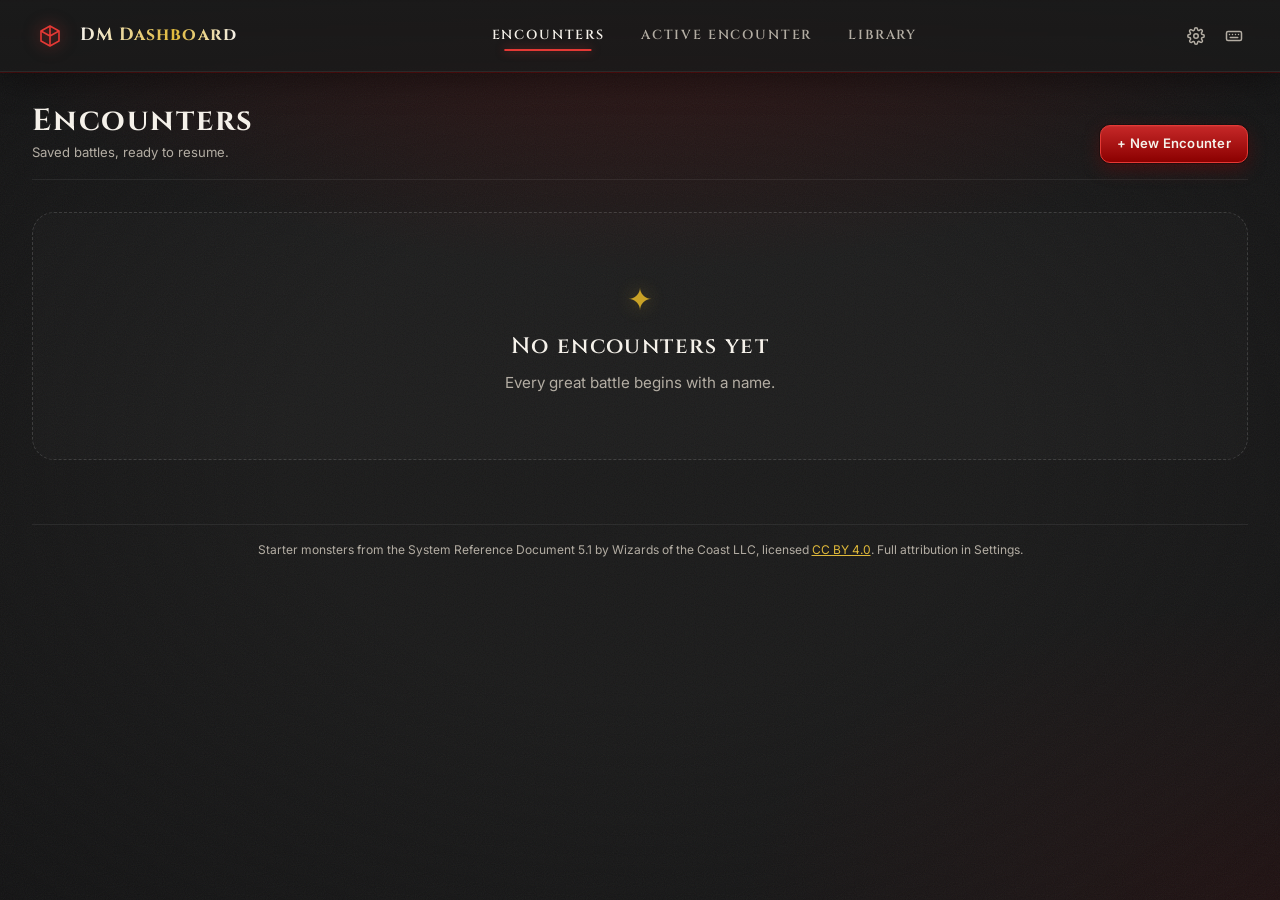
==== commit 83e3c40d: "Phase 4: data safety, library tools, SRD starter set, player view - Export all data as versioned JSO" ====
--- a/index.html
+++ b/index.html
@@ -34,6 +34,13 @@
       </nav>
 
       <div class="topbar-tools">
+        <span class="saved-indicator" id="saved-indicator" role="status" aria-live="off"></span>
+        <button class="icon-btn" id="btn-settings" type="button" title="Settings and data" aria-label="Settings and data">
+          <svg viewBox="0 0 24 24" width="18" height="18" fill="none" stroke="currentColor" stroke-width="2" stroke-linecap="round" stroke-linejoin="round" aria-hidden="true">
+            <circle cx="12" cy="12" r="3" />
+            <path d="M19.4 15a1.7 1.7 0 0 0 .3 1.8l.1.1a2 2 0 1 1-2.8 2.8l-.1-.1a1.7 1.7 0 0 0-1.8-.3 1.7 1.7 0 0 0-1 1.5V21a2 2 0 1 1-4 0v-.1a1.7 1.7 0 0 0-1.1-1.5 1.7 1.7 0 0 0-1.8.3l-.1.1a2 2 0 1 1-2.8-2.8l.1-.1a1.7 1.7 0 0 0 .3-1.8 1.7 1.7 0 0 0-1.5-1H3a2 2 0 1 1 0-4h.1a1.7 1.7 0 0 0 1.5-1.1 1.7 1.7 0 0 0-.3-1.8l-.1-.1a2 2 0 1 1 2.8-2.8l.1.1a1.7 1.7 0 0 0 1.8.3H9a1.7 1.7 0 0 0 1-1.5V3a2 2 0 1 1 4 0v.1a1.7 1.7 0 0 0 1 1.5 1.7 1.7 0 0 0 1.8-.3l.1-.1a2 2 0 1 1 2.8 2.8l-.1.1a1.7 1.7 0 0 0-.3 1.8V9a1.7 1.7 0 0 0 1.5 1H21a2 2 0 1 1 0 4h-.1a1.7 1.7 0 0 0-1.5 1z" />
+          </svg>
+        </button>
         <button class="icon-btn" id="btn-shortcuts" type="button" title="Keyboard shortcuts (?)" aria-label="Keyboard shortcuts">
           <svg viewBox="0 0 24 24" width="18" height="18" fill="none" stroke="currentColor" stroke-width="2" stroke-linecap="round" stroke-linejoin="round" aria-hidden="true">
             <rect x="2" y="6" width="20" height="12" rx="2" />
@@ -128,6 +135,7 @@
             <div class="tracker-group">
               <button class="btn btn-ghost" id="btn-toggle-dice" type="button" aria-pressed="false" aria-controls="dice-panel" title="Dice roller (D)">Dice</button>
               <button class="btn btn-ghost" id="btn-toggle-log" type="button" aria-pressed="false" aria-controls="log-drawer" title="Combat log (L)">Log</button>
+              <button class="btn btn-outline-light" id="btn-player-view" type="button" title="Open a second window for the players: turn order, PC HP, enemy health bands and conditions only">Player View</button>
             </div>
           </div>
 
@@ -142,6 +150,26 @@
             <h2 class="view-title">Library</h2>
             <p class="view-subtitle">Reusable stat blocks. Editing here never touches an open encounter.</p>
           </div>
+          <div class="view-head-actions">
+            <button class="btn btn-ghost" id="btn-export" type="button">Export all data (JSON)</button>
+            <button class="btn btn-ghost" id="btn-import" type="button">Import…</button>
+          </div>
+        </div>
+
+        <div class="library-toolbar">
+          <label class="field library-search">
+            <span class="field-label">Search</span>
+            <input type="search" id="lib-search" placeholder="Name, class, race or type" autocomplete="off" />
+          </label>
+          <label class="field">
+            <span class="field-label">Sort by</span>
+            <select id="lib-sort">
+              <option value="name">Name</option>
+              <option value="cr">CR (enemies)</option>
+              <option value="level">Level (PCs)</option>
+              <option value="hp">HP</option>
+            </select>
+          </label>
         </div>
 
         <div class="library-columns">
@@ -150,6 +178,12 @@
               <h3 class="library-col-title library-col-title--pc">Player Characters</h3>
               <button class="btn btn-outline-light btn-sm" id="btn-new-pc" type="button">+ New PC</button>
             </div>
+            <div class="library-filter">
+              <label class="field">
+                <span class="field-label">Class</span>
+                <select id="lib-class"></select>
+              </label>
+            </div>
             <div class="library-list" id="library-pcs"></div>
           </div>
           <div class="library-col">
@@ -157,11 +191,35 @@
               <h3 class="library-col-title library-col-title--enemy">Enemies</h3>
               <button class="btn btn-outline-red btn-sm" id="btn-new-enemy" type="button">+ New Enemy</button>
             </div>
+            <div class="library-filter">
+              <label class="field">
+                <span class="field-label">CR from</span>
+                <select id="lib-cr-min"></select>
+              </label>
+              <label class="field">
+                <span class="field-label">CR to</span>
+                <select id="lib-cr-max"></select>
+              </label>
+            </div>
             <div class="library-list" id="library-enemies"></div>
           </div>
         </div>
       </section>
+      <footer class="app-footer">
+        Starter monsters from the System Reference Document 5.1 by Wizards of the Coast LLC, licensed
+        <a href="https://creativecommons.org/licenses/by/4.0/legalcode" target="_blank" rel="noopener">CC BY 4.0</a>.
+        Full attribution in Settings.
+      </footer>
     </main>
+
+    <!-- ============ PLAYER VIEW (index.html?view=player) ============ -->
+    <section class="player-view" id="player-view" hidden aria-labelledby="player-round">
+      <header class="player-head">
+        <h1 class="player-round" id="player-round">Waiting for the DM…</h1>
+        <p class="player-sub" id="player-sub"></p>
+      </header>
+      <ol class="player-list" id="player-list" aria-label="Turn order"></ol>
+    </section>
 
     <!-- ============ COMBAT LOG DRAWER ============ -->
     <aside class="log-drawer" id="log-drawer" aria-label="Combat log" hidden>
@@ -525,6 +583,67 @@
         </div>
       </form>
     </dialog>
+
+    <!-- ============ SETTINGS ============ -->
+    <dialog class="modal" id="settings-modal" aria-labelledby="settings-title">
+      <div class="modal-form">
+        <div class="modal-head">
+          <h2 class="modal-title" id="settings-title">Settings</h2>
+          <button class="icon-btn modal-close" type="button" data-close aria-label="Close">×</button>
+        </div>
+        <div class="modal-body">
+          <section class="detail-section">
+            <h3 class="detail-section-title">Your data</h3>
+            <p class="detail-text">Everything is stored in this browser only. Export regularly to keep a backup or move to another device.</p>
+            <p class="detail-hint" id="settings-saved"></p>
+            <div class="settings-row">
+              <button class="btn btn-primary" type="button" data-settings="export">Export all data (JSON)</button>
+              <button class="btn btn-ghost" type="button" data-settings="import">Import…</button>
+            </div>
+          </section>
+          <section class="detail-section">
+            <h3 class="detail-section-title">Table</h3>
+            <div class="settings-row">
+              <button class="btn btn-outline-light" type="button" data-settings="player-view">Open Player View</button>
+              <button class="btn btn-ghost" type="button" data-settings="shortcuts">Keyboard shortcuts</button>
+            </div>
+            <label class="checkbox-field">
+              <input type="checkbox" id="opt-arrow-keys-settings" />
+              <span>Use the arrow keys for turns</span>
+            </label>
+          </section>
+          <section class="detail-section">
+            <h3 class="detail-section-title">Credits &amp; licence</h3>
+            <p class="detail-text" id="srd-attribution"></p>
+            <p class="detail-hint">Rules follow the 2014 Player's Handbook, Dungeon Master's Guide and Monster Manual.</p>
+          </section>
+        </div>
+        <div class="modal-foot">
+          <button class="btn btn-primary" type="button" data-close>Done</button>
+        </div>
+      </div>
+    </dialog>
+
+    <!-- ============ IMPORT PREVIEW ============ -->
+    <dialog class="modal modal-sm" id="import-modal" aria-labelledby="import-title">
+      <form class="modal-form" id="import-form" method="dialog" novalidate>
+        <div class="modal-head">
+          <h2 class="modal-title" id="import-title">Import Data</h2>
+          <button class="icon-btn modal-close" type="button" data-close aria-label="Close">×</button>
+        </div>
+        <div class="modal-body">
+          <p class="confirm-text" id="import-summary"></p>
+          <ul class="import-counts" id="import-counts"></ul>
+          <p class="detail-hint"><strong>Merge</strong> adds everything alongside what you have. <strong>Replace</strong> swaps your library and encounters for the file's (export first if unsure).</p>
+        </div>
+        <div class="modal-foot">
+          <button class="btn btn-ghost" type="button" data-close>Cancel</button>
+          <button class="btn btn-danger" type="submit" value="replace">Replace</button>
+          <button class="btn btn-primary" type="submit" value="merge">Merge</button>
+        </div>
+      </form>
+    </dialog>
+    <input type="file" id="import-file" accept="application/json,.json" hidden />
 
     <!-- ============ KEYBOARD SHORTCUTS ============ -->
     <dialog class="modal modal-sm" id="shortcuts-modal" aria-labelledby="shortcuts-title">
@@ -564,6 +683,7 @@
     <div class="toast-stack" id="toast-stack" aria-live="polite"></div>
 
     <script src="rules.js" defer></script>
+    <script src="data/srd-starter.js" defer></script>
     <script src="main.js" defer></script>
   </body>
 </html>
--- a/styles.css
+++ b/styles.css
@@ -1358,6 +1358,16 @@
   margin-top: var(--sp-05);
   color: var(--text-2);
   font-size: var(--fs-xs);
+}
+.lib-meta {
+  flex-wrap: wrap;
+  row-gap: var(--sp-05);
+}
+.lib-meta > span {
+  white-space: nowrap;
+}
+.lib-meta > .lib-abilities {
+  white-space: normal;
 }
 .lib-meta span b {
   color: var(--text-1);
@@ -3166,6 +3176,260 @@
   line-clamp: 2;
 }
 
+/* ---------- Saved indicator, settings, import ---------- */
+.saved-indicator {
+  color: var(--text-2);
+  font-size: var(--fs-xs);
+  white-space: nowrap;
+}
+.saved-indicator.is-error {
+  padding: var(--sp-05) var(--sp-2);
+  border-radius: var(--r-pill);
+  background: var(--red-900);
+  color: var(--red-200);
+  font-weight: 700;
+}
+.view-head-actions,
+.settings-row {
+  display: flex;
+  flex-wrap: wrap;
+  gap: var(--sp-2);
+}
+.import-counts {
+  margin: 0;
+  padding-left: var(--sp-5);
+  color: var(--text-1);
+}
+.import-counts b {
+  color: var(--text-0);
+}
+.toast--sticky {
+  pointer-events: auto;
+  border-left-color: var(--amber-500);
+  animation: toastIn var(--dur-med) var(--ease-out);
+}
+
+/* ---------- Library toolbar ---------- */
+.library-toolbar {
+  display: flex;
+  flex-wrap: wrap;
+  gap: var(--sp-3);
+  margin-bottom: var(--sp-5);
+}
+.library-toolbar .field {
+  flex: 0 1 12rem;
+}
+.library-toolbar .library-search {
+  flex: 1 1 18rem;
+}
+.library-filter {
+  display: flex;
+  gap: var(--sp-2);
+  margin-bottom: var(--sp-3);
+}
+.library-filter .field {
+  flex: 0 1 10rem;
+}
+.library-filter select,
+.library-toolbar input,
+.library-toolbar select {
+  padding: var(--sp-1) var(--sp-3);
+}
+.empty-inline {
+  display: flex;
+  flex-direction: column;
+  align-items: center;
+  gap: var(--sp-3);
+}
+
+/* ---------- Footer ---------- */
+.app-footer {
+  margin-top: var(--sp-8);
+  padding-top: var(--sp-4);
+  border-top: 1px solid var(--border-subtle);
+  color: var(--text-2);
+  font-size: var(--fs-xs);
+  text-align: center;
+}
+.app-footer a {
+  color: var(--gold-400);
+}
+
+/* ---------- Player view (index.html?view=player) ----------
+   Readable from across a table: large type, high contrast, no DM chrome. */
+.is-player .topbar,
+.is-player .app,
+.is-player .log-drawer,
+.is-player .dice-panel {
+  display: none !important;
+}
+.player-view[hidden] {
+  display: none;
+}
+.player-view {
+  position: relative;
+  z-index: 1;
+  max-width: var(--app-max);
+  margin: 0 auto;
+  padding: var(--sp-6);
+}
+.player-head {
+  display: flex;
+  flex-wrap: wrap;
+  align-items: baseline;
+  gap: var(--sp-2) var(--sp-5);
+  margin-bottom: var(--sp-5);
+  padding-bottom: var(--sp-4);
+  border-bottom: 1px solid var(--border-mid);
+}
+.player-round {
+  font-family: var(--font-display);
+  font-size: var(--fs-3xl);
+  font-weight: 900;
+  letter-spacing: var(--tracking-display);
+  color: var(--text-0);
+}
+.player-sub {
+  color: var(--text-1);
+  font-size: var(--fs-player-meta);
+}
+.player-list {
+  margin: 0;
+  padding: 0;
+  list-style: none;
+  display: flex;
+  flex-direction: column;
+  gap: var(--sp-2);
+}
+.player-row {
+  display: grid;
+  grid-template-columns: var(--sp-6) minmax(12rem, 1.4fr) minmax(12rem, 1.2fr) 2fr;
+  align-items: center;
+  gap: var(--sp-4);
+  padding: var(--sp-3) var(--sp-4);
+  border: 1px solid var(--border-red);
+  border-left-width: var(--border-bar);
+  border-radius: var(--r-md);
+  background: var(--bg-2);
+}
+.player-row--pc {
+  border-color: var(--border-light);
+}
+.player-row--lair {
+  border-color: var(--gold-500);
+  border-style: dashed;
+}
+.player-row.is-current {
+  background: var(--bg-turn-enemy);
+  box-shadow: var(--shadow-turn);
+}
+.player-row--pc.is-current {
+  background: var(--blue-tint);
+  box-shadow: var(--shadow-turn-pc);
+}
+.player-row--lair.is-current {
+  background: var(--bg-3);
+  box-shadow: var(--shadow-turn-lair);
+}
+.player-marker {
+  color: var(--gold-400);
+  font-size: var(--fs-player-meta);
+}
+.player-name {
+  font-family: var(--font-display);
+  font-size: var(--fs-player-name);
+  font-weight: 700;
+  line-height: var(--lh-tight);
+}
+.player-health {
+  display: flex;
+  flex-direction: column;
+  gap: var(--sp-1);
+  font-size: var(--fs-player-meta);
+}
+.player-hp {
+  font-family: var(--font-display);
+  font-weight: 700;
+}
+.player-hp small {
+  color: var(--cyan-400);
+  font-family: var(--font-body);
+  font-size: var(--fs-md);
+}
+.player-status {
+  color: var(--amber-300);
+  font-family: var(--font-body);
+  font-size: var(--fs-md);
+  text-transform: uppercase;
+  letter-spacing: var(--tracking-caps);
+}
+.player-bar {
+  display: block;
+  height: var(--sp-2);
+  border-radius: var(--r-pill);
+  background: var(--bg-4);
+  overflow: hidden;
+}
+.player-bar-fill {
+  display: block;
+  height: 100%;
+  background: var(--green-500);
+}
+.player-bar-fill.is-wounded {
+  background: var(--amber-500);
+}
+.player-bar-fill.is-critical {
+  background: var(--red-400);
+}
+.player-band {
+  align-self: flex-start;
+  padding: var(--sp-1) var(--sp-3);
+  border-radius: var(--r-pill);
+  border: 1px solid var(--border-mid);
+  font-weight: 700;
+  letter-spacing: var(--tracking-btn);
+}
+.player-band--unharmed {
+  border-color: var(--green-500);
+  color: var(--green-300);
+}
+.player-band--hurt {
+  border-color: var(--amber-500);
+  color: var(--amber-300);
+}
+.player-band--bloodied {
+  border-color: var(--red-300);
+  color: var(--red-200);
+}
+.player-band--critical {
+  border-color: var(--red-300);
+  background: var(--red-900);
+  color: var(--text-0);
+}
+.player-band--down {
+  border-color: var(--border-mid);
+  color: var(--text-2);
+  text-decoration: line-through;
+}
+.player-conds {
+  display: flex;
+  flex-wrap: wrap;
+  gap: var(--sp-1);
+}
+.player-conds .chip {
+  font-size: var(--fs-md);
+  padding: var(--sp-1) var(--sp-3);
+}
+@media (max-width: 900px) {
+  .player-row {
+    grid-template-columns: var(--sp-5) 1fr;
+  }
+  .player-health,
+  .player-conds {
+    grid-column: 2;
+  }
+}
+
 /* ---------- Responsive ---------- */
 @media (max-width: 1200px) {
   .tracker-bar {
